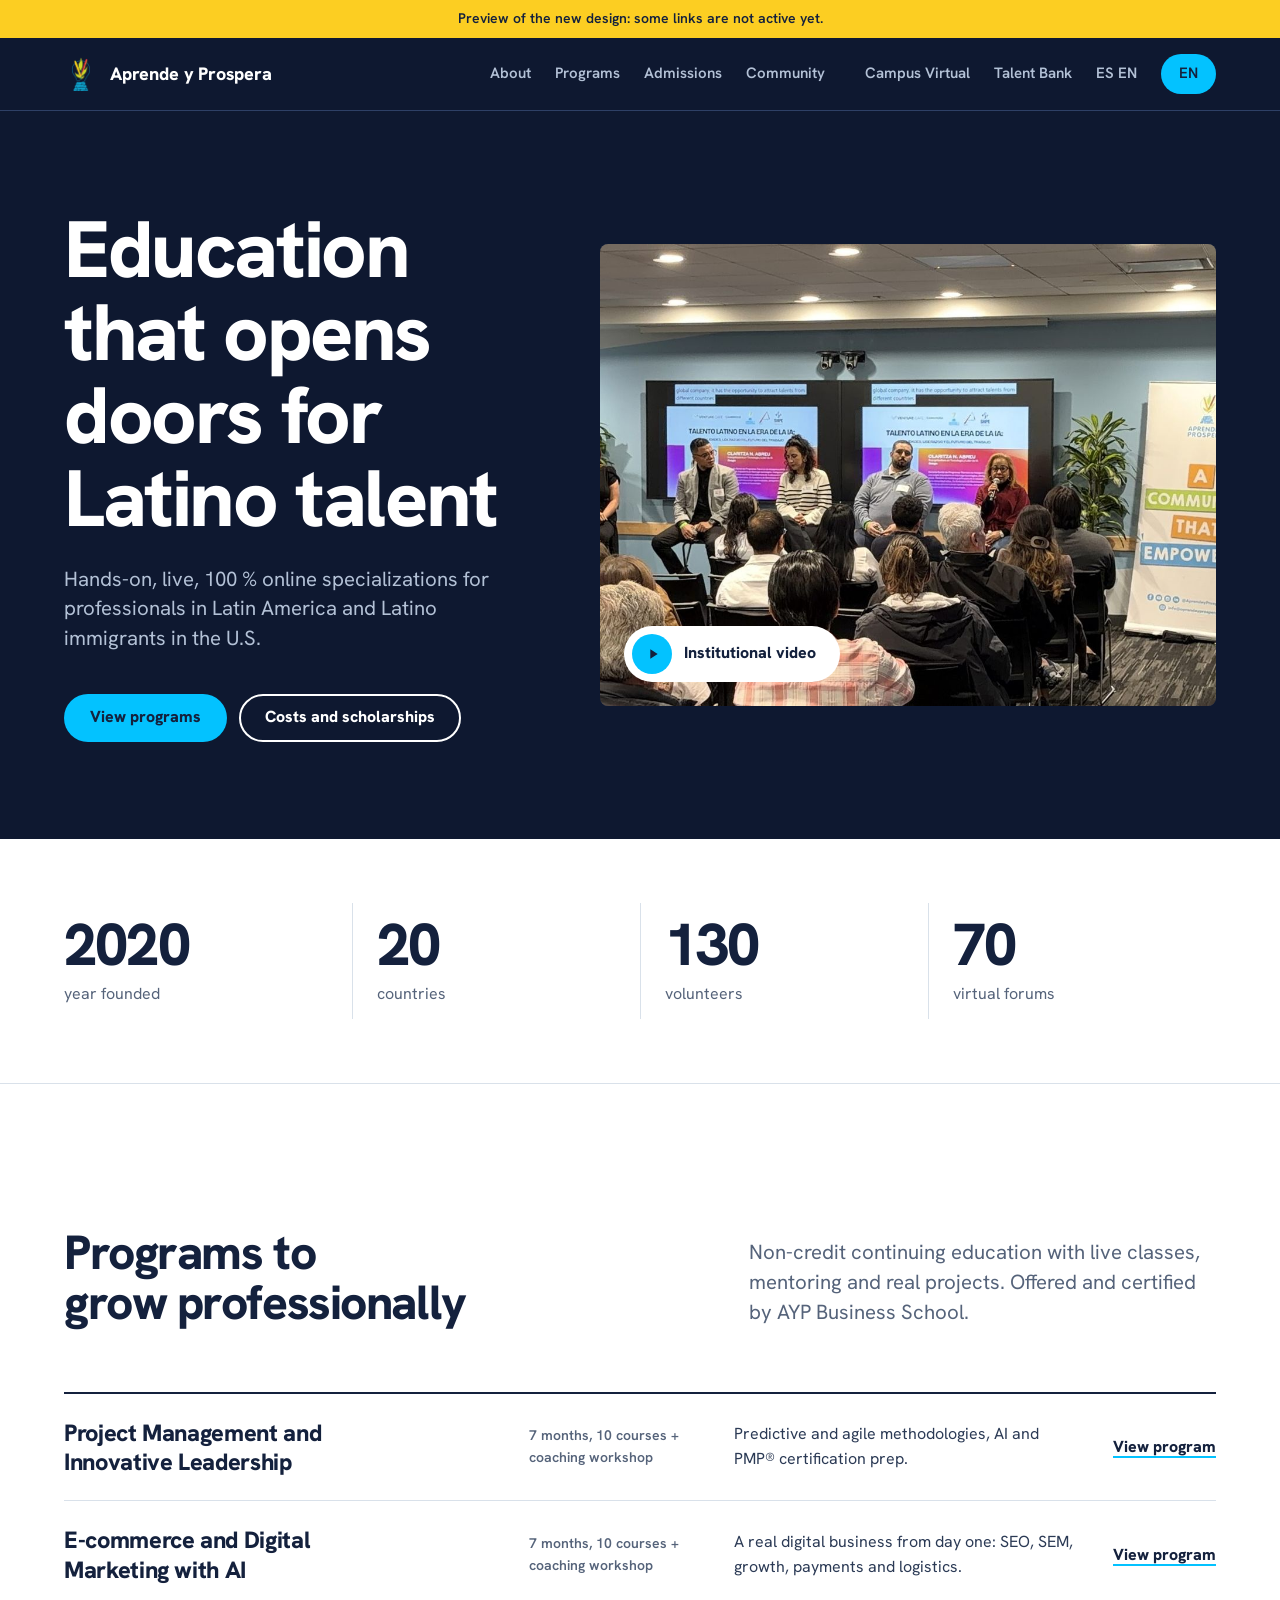
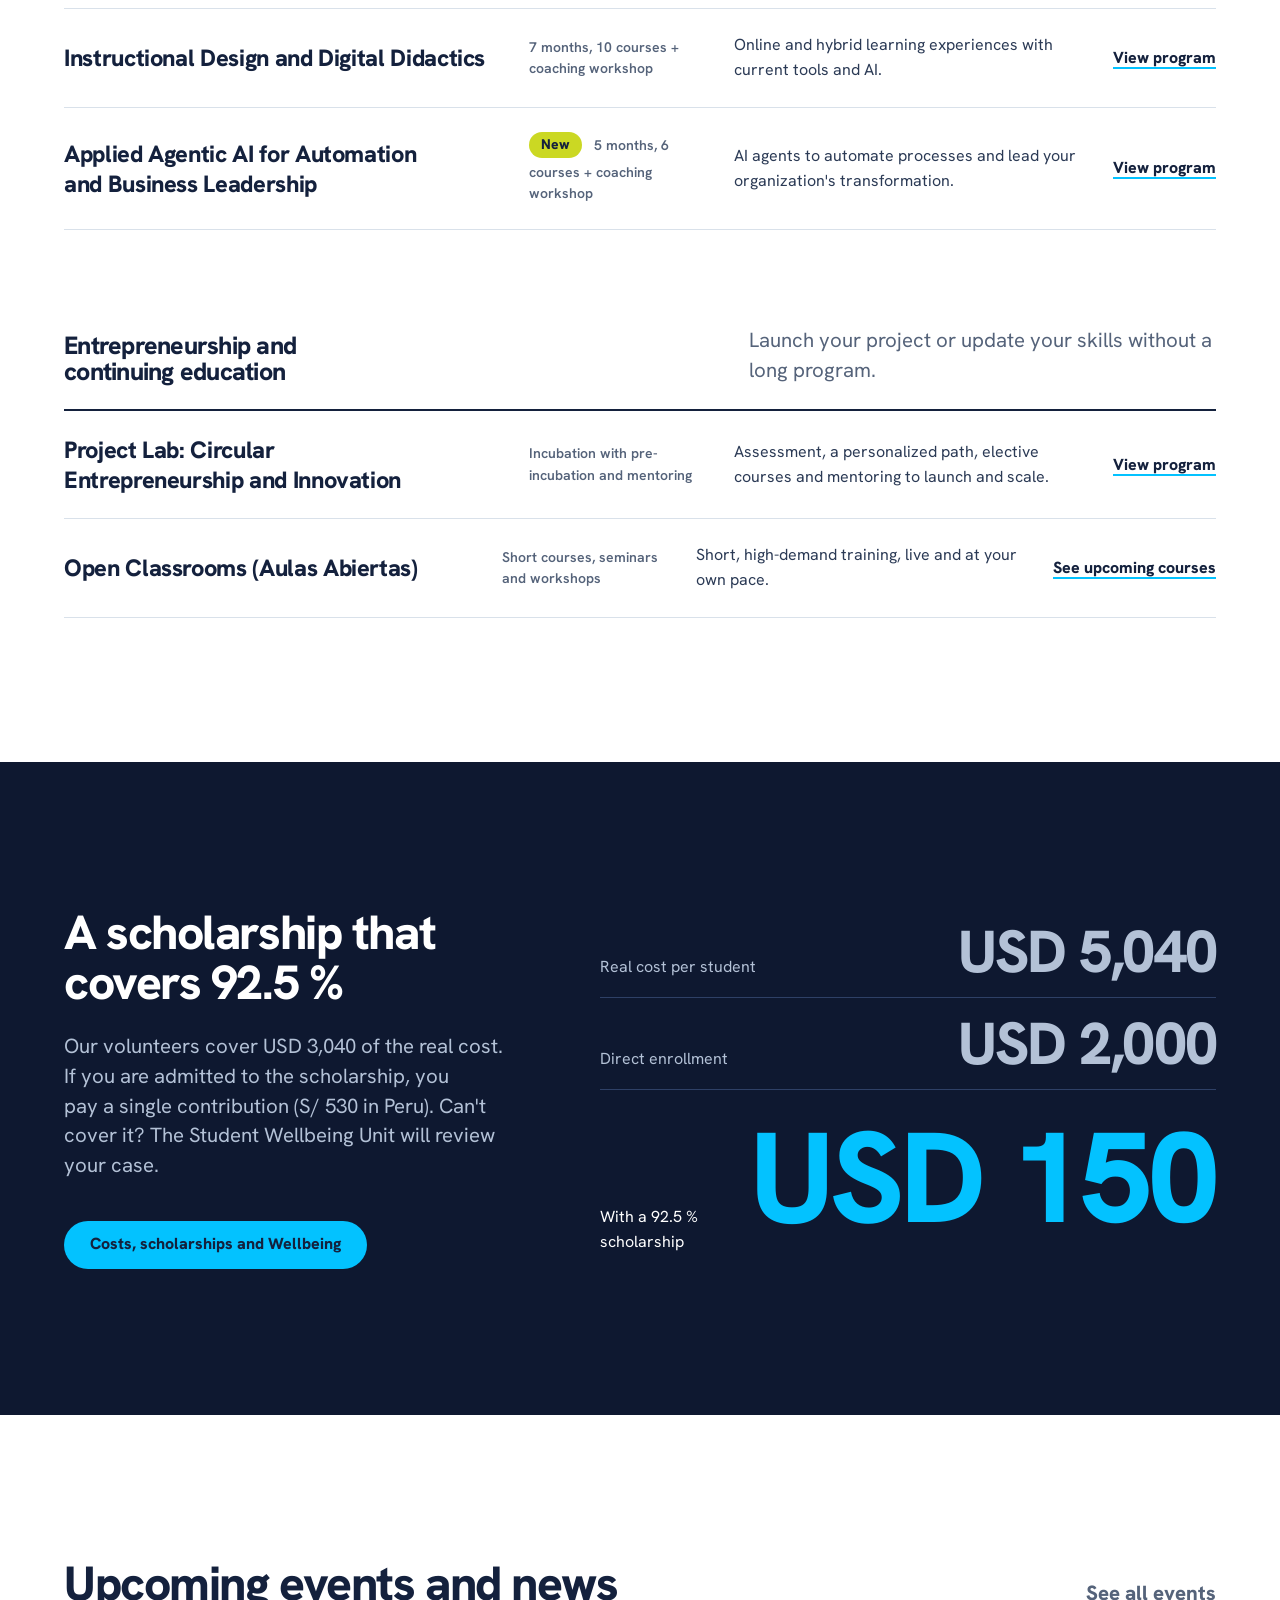
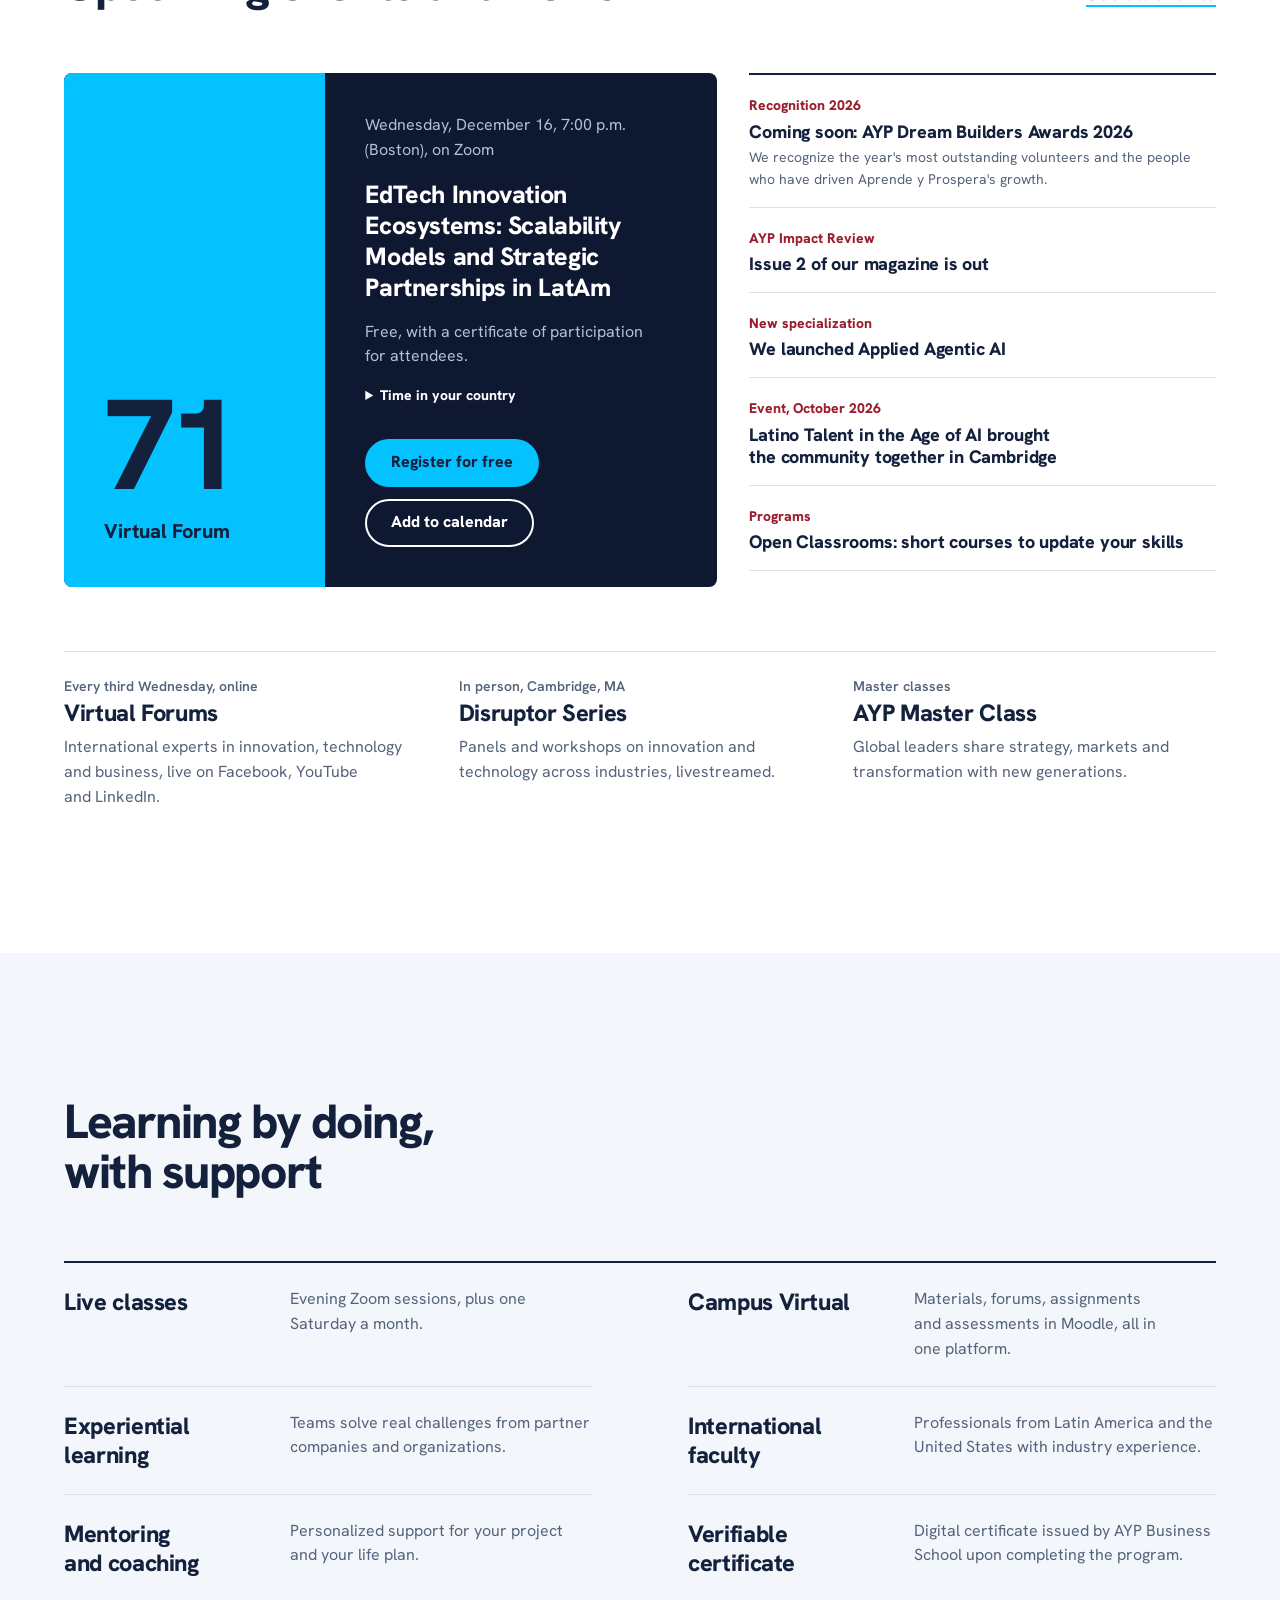
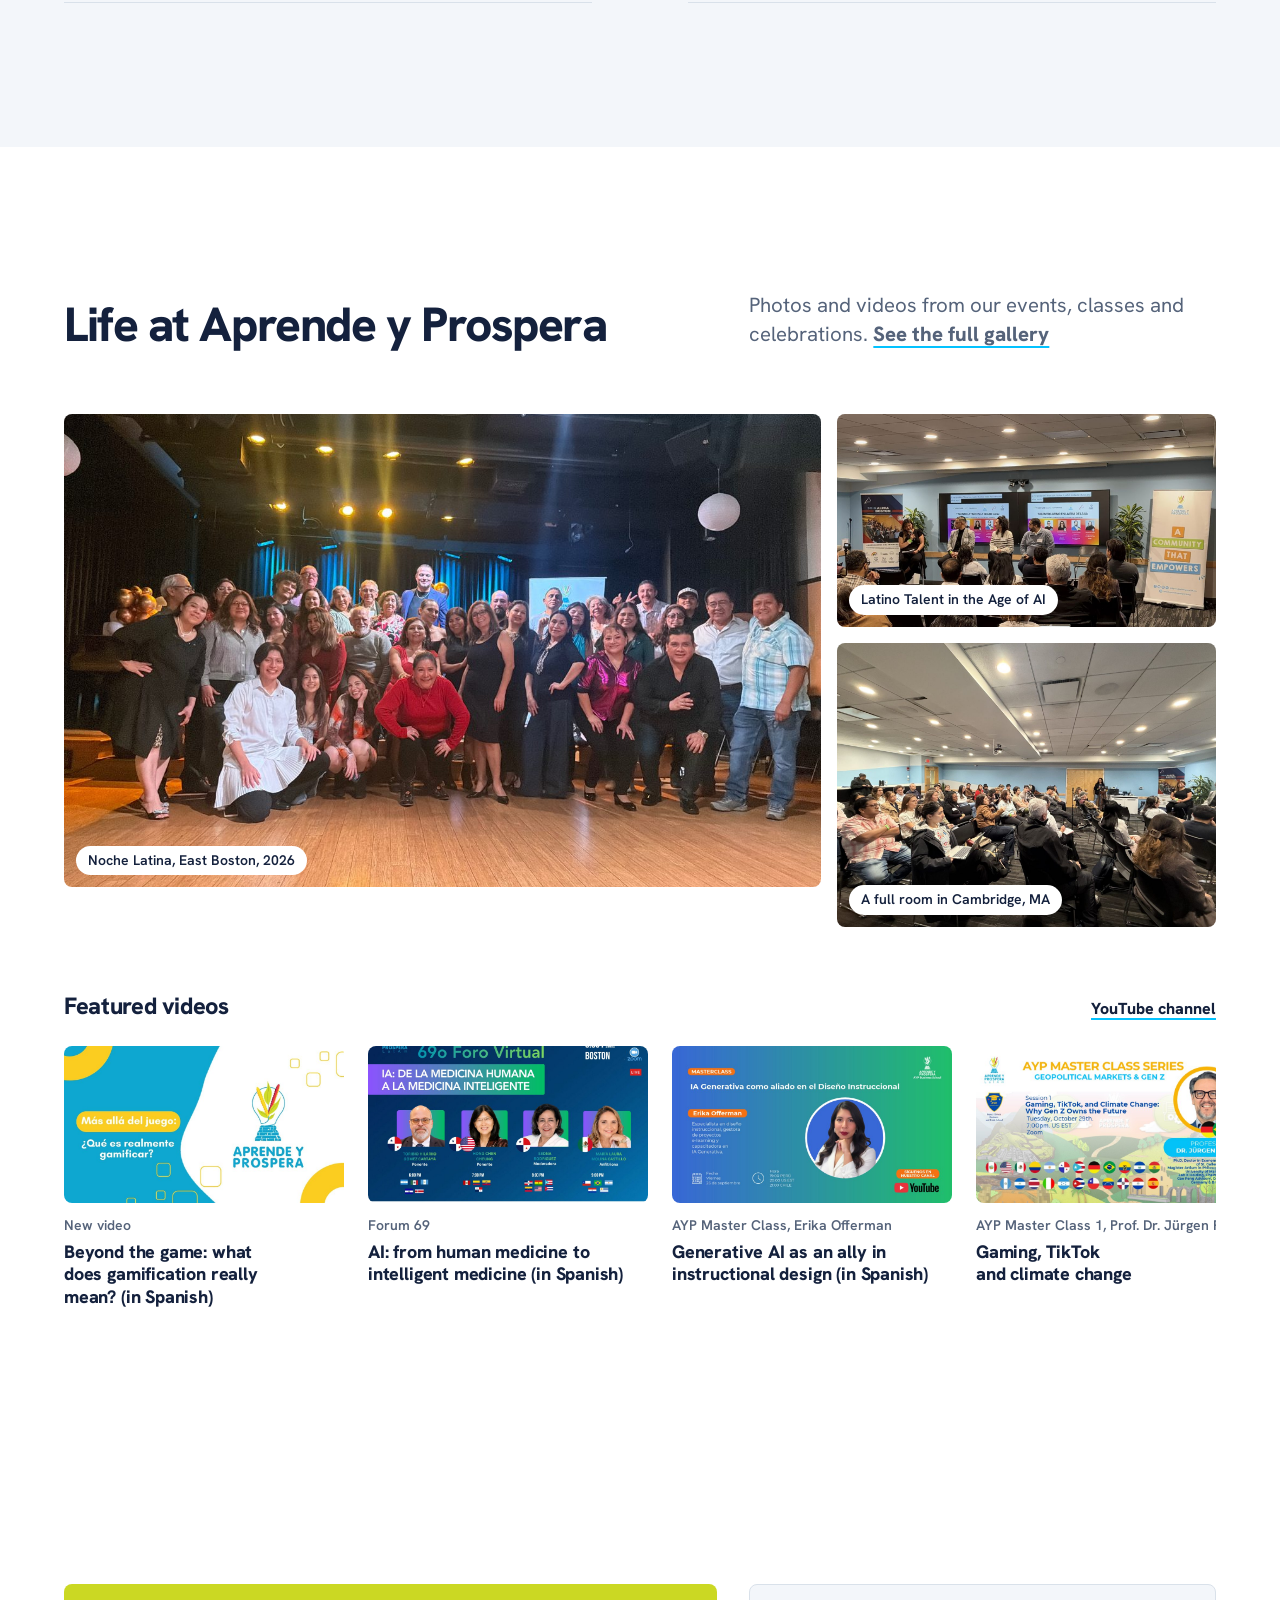
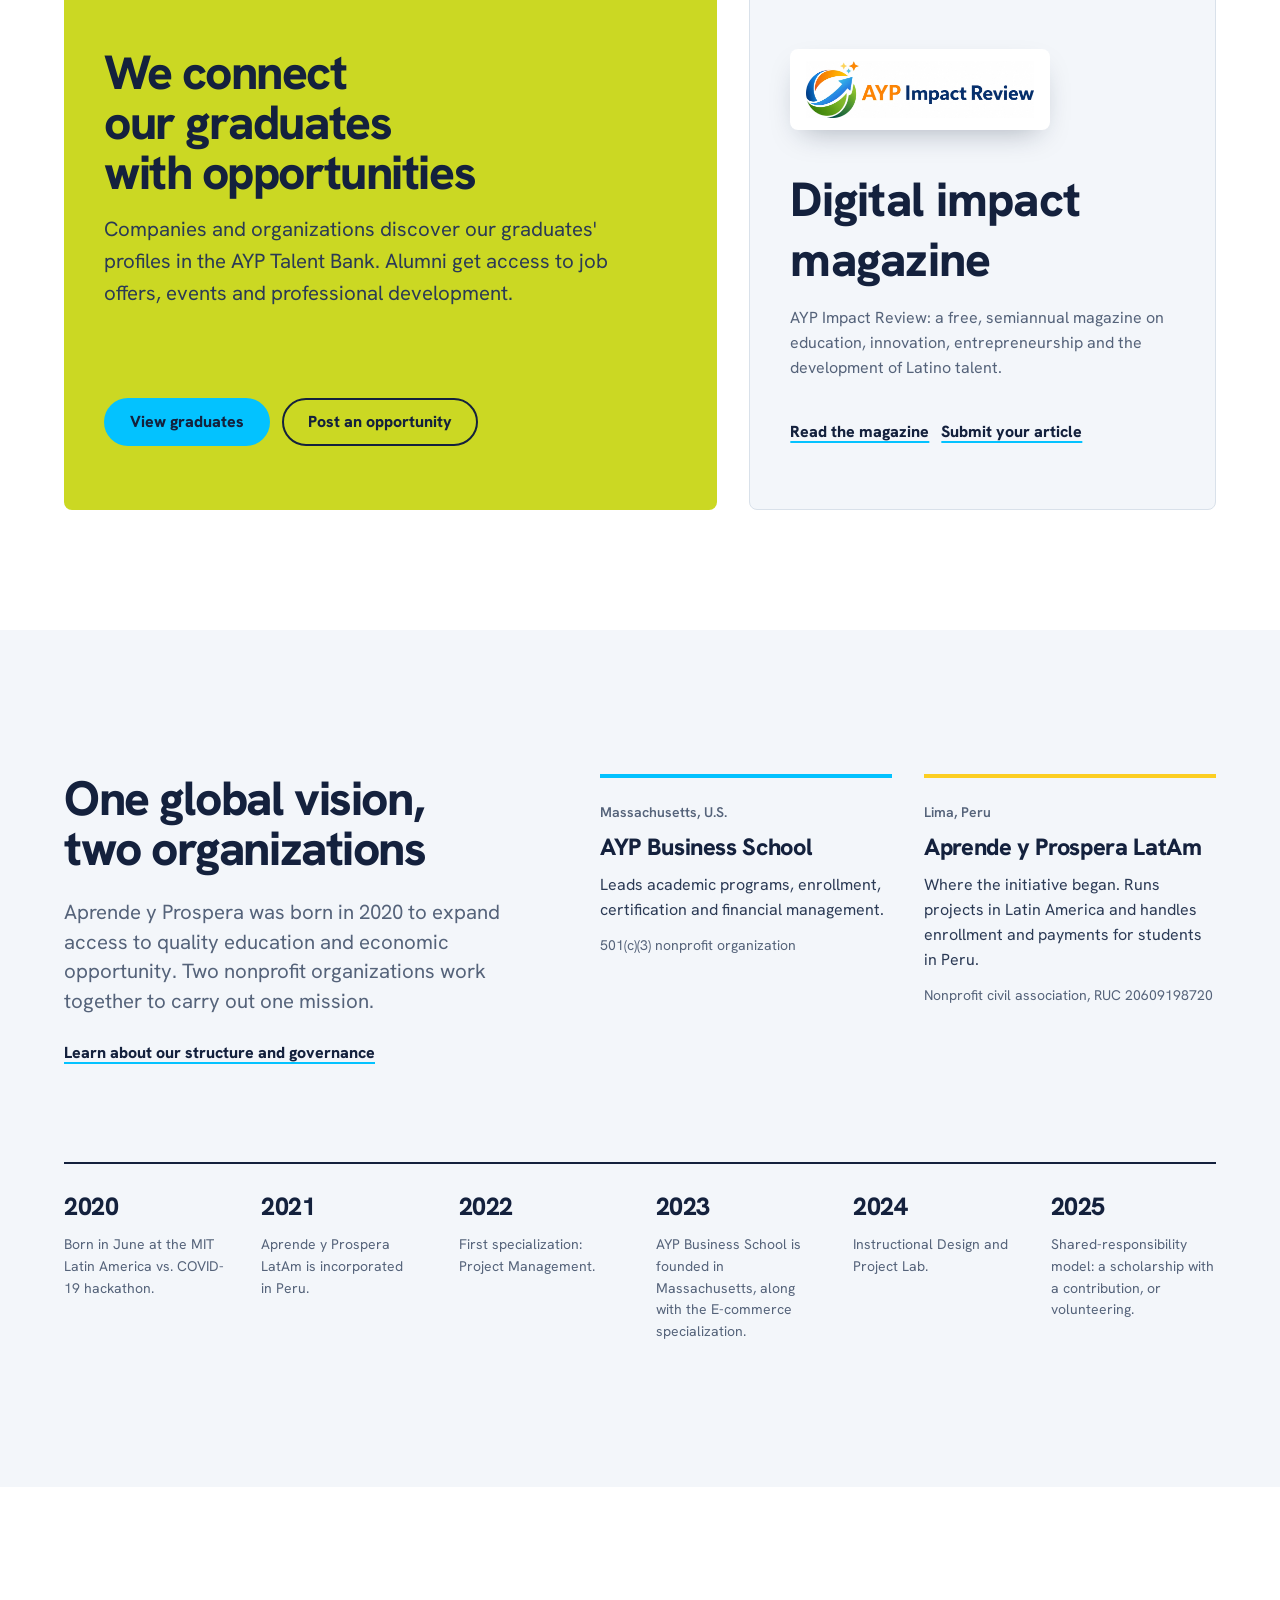
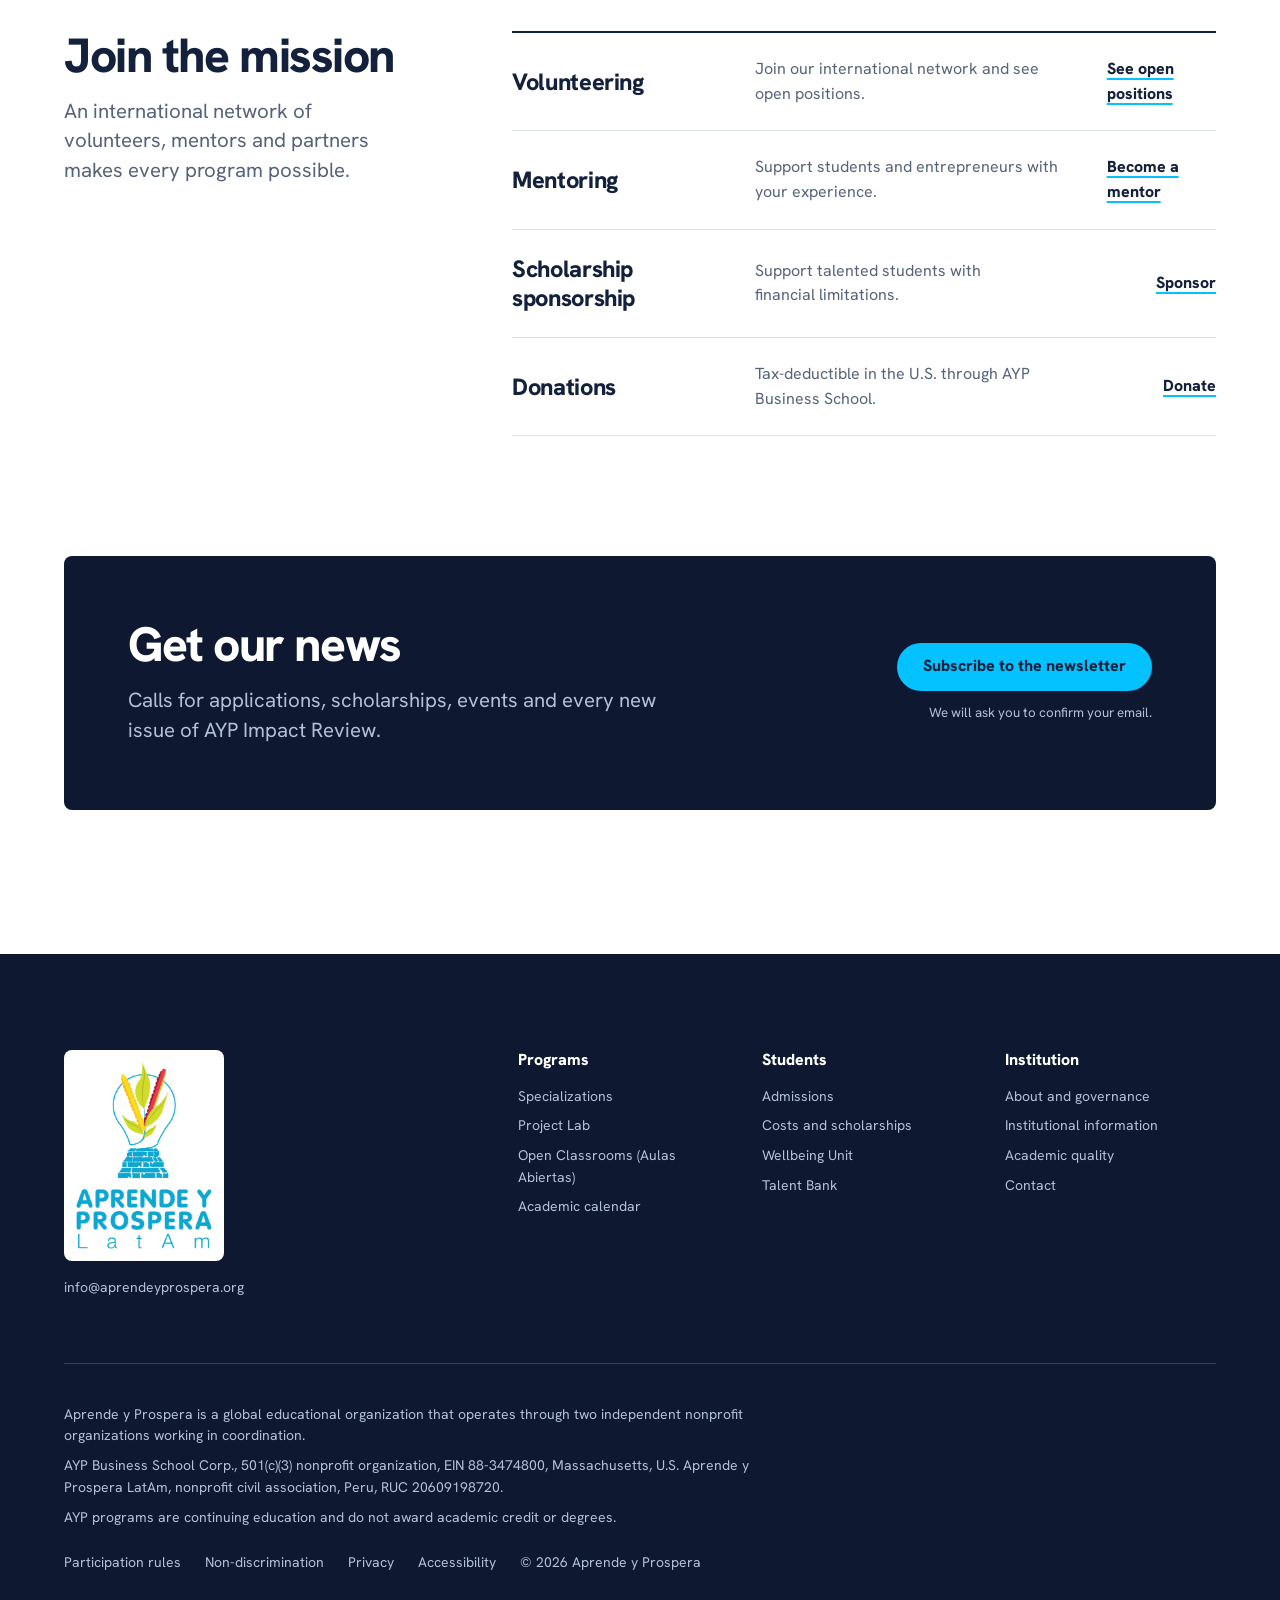
==== en/index.html @ 4d093533 "Agrega el EIN de AYP Business School Co-Authored-By: Claude Opus 5.5 <noreply@anthropic.com> Claude-" ====
<!doctype html>
<html lang="en">
<head>
<meta charset="utf-8">
<meta name="viewport" content="width=device-width, initial-scale=1">
<meta name="description" content="Aprende y Prospera trains professionals in Latin America and Latino immigrants in the U.S. through live, 100% online specializations with scholarships.">
<title>Aprende y Prospera | Education for Latino talent</title>
<link rel="preconnect" href="https://fonts.googleapis.com">
<link rel="preconnect" href="https://fonts.gstatic.com" crossorigin>
<link href="https://fonts.googleapis.com/css2?family=Hanken+Grotesk:wght@400;600;800&amp;display=swap" rel="stylesheet">
<style>
/* Hallmark · shape: Ledger (index-led, the offer as signature) · genre: modern-minimal · theme: brand · redesign: full
 * paper: #FFFFFF · accent: #03C2FF · display: Hanken Grotesk 800 · body: Hanken Grotesk · hero: Stage · nav: dense bar · footer: index columns (real sitemap) · signature: the price ladder, USD 5,040 to USD 150
 * axes: light/grotesk-heavy/chromatic-cyan · posture: ink hero, white body, one cyan signal · contrast: pass · fold: pass · v2.0.0 */
/* Hallmark · pre-emit critique: P4 H4 E4 S4 R3 V4 · weakest: R, many sections on a hub home; each takes a different composition */
/* Hallmark · waive 71: index rows set the title beside its meta, the measured gap is the row hairline · waive 49b: long link labels in the footer and cards wrap at 320px by design */
:root {
  --space-3xs: 2px; --space-2xs: 4px; --space-xs: 8px; --space-sm: 12px; --space-md: 16px; --space-lg: 24px; --space-xl: 40px; --space-2xl: 64px; --space-3xl: 96px; --space-4xl: 144px;
  --text-xs: 0.8125rem; --text-sm: 0.875rem; --text-md: 1rem; --text-lg: 1.25rem; --text-xl: 1.5625rem;
  --text-display-s: clamp(2.25rem, 4vw + 0.5rem, 3.75rem); --text-display: clamp(2.75rem, 5vw + 1rem, 5.25rem);
  --text-section: clamp(2rem, 2.5vw + 1rem, 3.5rem); --text-title: clamp(1.25rem, 0.75vw + 0.875rem, 1.625rem); --text-lead: clamp(1.125rem, 0.35vw + 1rem, 1.375rem);
  --text-huge: clamp(4.5rem, 10vw, 9.5rem);
  --ease-out: cubic-bezier(0.16, 1, 0.3, 1); --dur-micro: 120ms; --dur-short: 220ms;
  --container: 1440px; --gutter: 64px; --gap-columns: 32px; --section-gap-s: 120px; --section-gap: 144px; --section-gap-l: 176px;
  --z-sticky-nav: 300;
  --color-paper: #FFFFFF; --color-paper-2: #F3F6FA; --color-paper-3: #E6ECF3;
  --color-ink: #14213D; --color-ink-2: #2B3A55; --color-muted: #55637A;
  --color-rule: #D9E1EA;
  --color-night: #0E1830; --color-night-2: #1B2A4A; --color-night-text: #FFFFFF; --color-night-muted: #B3C1D6; --color-night-rule: #2E4066;
  --color-accent: #03C2FF; --color-accent-ink: #14213D; --color-focus: #14213D; --color-focus-night: #03C2FF;
  --color-yellow: #FCCE22; --color-lime: #CBD823; --color-wine: #9B1D2E;
  --font-display: "Hanken Grotesk", ui-sans-serif, system-ui, sans-serif; --font-body: "Hanken Grotesk", ui-sans-serif, system-ui, sans-serif;
  --display-weight: 800;
  --shadow-cover: 0 12px 30px -12px rgb(20 33 61 / 0.35);
  --radius-card: 8px; --radius-pill: 999px; --rule-hair: 1px;
  --tracking-display: -0.03em;
}
*, *::before, *::after { box-sizing: border-box; }
html, body { overflow-x: clip; }
html { scroll-padding-top: var(--space-3xl); scrollbar-color: var(--color-muted) var(--color-paper); }
::selection { background: var(--color-accent); color: var(--color-accent-ink); }
body { margin: 0; background: var(--color-paper); color: var(--color-ink); font-family: var(--font-body); font-size: var(--text-md); line-height: 1.55; -webkit-font-smoothing: antialiased; }
:focus-visible { outline: 2px solid var(--color-focus); outline-offset: 3px; }
.night :focus-visible { outline-color: var(--color-focus-night); }
a { color: inherit; text-decoration-thickness: 1px; text-underline-offset: 0.18em; }
h1, h2, h3 { margin: 0; font-family: var(--font-display); font-weight: var(--display-weight); letter-spacing: var(--tracking-display); line-height: 1.04; overflow-wrap: break-word; min-width: 0; text-wrap: balance; }
h1 { font-size: var(--text-display); max-width: 14ch; }
h2 { font-size: var(--text-section); max-width: 22ch; }
h3 { font-size: var(--text-title); line-height: 1.25; letter-spacing: -0.015em; }
p { margin: 0; text-wrap: pretty; }
.lead { font-size: var(--text-lead); line-height: 1.45; max-width: 52ch; color: var(--color-muted); }
img { max-width: 100%; height: auto; display: block; }
.container { width: 100%; max-width: var(--container); margin-inline: auto; padding-inline: var(--gutter); }
.num { font-variant-numeric: tabular-nums; }
.visually-hidden { position: absolute; width: 1px; height: 1px; overflow: hidden; clip-path: inset(50%); white-space: nowrap; }
.night { background: var(--color-night); color: var(--color-night-text); }
.night .lead, .night .muted { color: var(--color-night-muted); }
.muted { color: var(--color-muted); }

/* Controls: one primary style, one secondary, eight states */
.btn { display: inline-flex; align-items: center; justify-content: center; min-height: 48px; padding: 0 var(--space-lg); border-radius: var(--radius-pill); font-weight: 800; font-size: var(--text-md); text-decoration: none; white-space: nowrap; border: 2px solid transparent; cursor: pointer; transition: background-color var(--dur-micro) var(--ease-out), color var(--dur-micro) var(--ease-out), border-color var(--dur-micro) var(--ease-out), transform var(--dur-micro) var(--ease-out); }
.btn-primary { background: var(--color-accent); color: var(--color-accent-ink); }
.btn-primary:hover { background: var(--color-paper); }
.btn-primary:active { transform: translateY(1px); }
.btn-secondary { border-color: currentColor; color: inherit; background: transparent; }
.btn-secondary:hover { background: var(--color-ink); color: var(--color-paper); border-color: var(--color-ink); }
.night .btn-secondary:hover { background: var(--color-paper); color: var(--color-ink); border-color: var(--color-paper); }
.btn-secondary:active { transform: translateY(1px); }
.btn[aria-disabled="true"], .btn:disabled { opacity: 0.45; pointer-events: none; }
.light .btn-primary:hover, .paper .btn-primary:hover { background: var(--color-ink); color: var(--color-paper); }
.link { font-weight: 800; text-decoration: underline; text-decoration-color: var(--color-accent); text-decoration-thickness: 2px; text-underline-offset: 0.25em; transition: text-decoration-color var(--dur-micro) var(--ease-out); }
.link:hover { text-decoration-color: currentColor; }
.actions { display: flex; flex-wrap: wrap; gap: var(--space-sm); }

/* Top strip and nav */
.strip { background: var(--color-yellow); color: var(--color-ink); text-align: center; font-size: var(--text-sm); font-weight: 600; padding: var(--space-xs) var(--space-md); }
.nav { position: sticky; top: 0; z-index: var(--z-sticky-nav); background: var(--color-night); color: var(--color-night-text); border-bottom: var(--rule-hair) solid var(--color-night-rule); }
.nav .container { display: flex; align-items: center; gap: var(--space-xl); min-height: 72px; }
.brand { display: flex; align-items: center; gap: var(--space-sm); text-decoration: none; font-weight: 800; font-size: 1.125rem; letter-spacing: -0.01em; }
.brand img { width: 34px; height: 34px; object-fit: contain; }
.nav-links { display: flex; gap: var(--space-lg); margin-left: auto; }
.nav-links a, .nav-util a, .nav-util span { text-decoration: none; font-weight: 600; font-size: 0.9375rem; color: var(--color-night-muted); padding: var(--space-xs) 0; transition: color var(--dur-micro) var(--ease-out); }
.nav-links a:hover, .nav-util a:hover { color: var(--color-night-text); }
.nav-util { display: flex; align-items: center; gap: var(--space-lg); }
.nav-util .lang { color: var(--color-night-text); }
.nav-util .lang span { color: var(--color-night-muted); }
.nav-util a.btn-primary, .nav-util a.btn-primary:hover { color: var(--color-accent-ink); }
.nav-util a.btn-primary:hover { background: var(--color-paper); }
.nav .btn { min-height: 40px; padding: 0 var(--space-md); font-size: 0.9375rem; }
.menu { display: none; margin-left: auto; }
.menu summary { list-style: none; cursor: pointer; font-weight: 800; padding: var(--space-xs) var(--space-md); border: 2px solid var(--color-night-rule); border-radius: var(--radius-pill); }
.menu summary::-webkit-details-marker { display: none; }
.menu[open] .menu-panel { display: grid; }
.menu-panel { display: none; position: absolute; left: 0; right: 0; top: 100%; background: var(--color-night); color: var(--color-night-text); padding: var(--space-lg) var(--gutter) var(--space-xl); gap: var(--space-md); border-bottom: var(--rule-hair) solid var(--color-night-rule); }
.menu-panel a { color: var(--color-night-text); text-decoration: none; font-weight: 800; font-size: var(--text-lg); }

/* Hero: Stage on the night paper */
.hero { padding-block: var(--space-2xl); }
.hero-grid { display: grid; grid-template-columns: minmax(0, 5fr) minmax(0, 7fr); gap: var(--space-3xl); align-items: center; min-height: min(600px, calc(100dvh - 190px)); }
.hero h1 { color: var(--color-night-text); }
.hero .lead { margin-top: var(--space-lg); }
.hero .actions { margin-top: var(--space-xl); }
.hero-visual { position: relative; display: block; aspect-ratio: 4 / 3; max-height: 560px; width: 100%; color: var(--color-night-text); border-radius: var(--radius-card); overflow: hidden; text-decoration: none; background: var(--color-night-2); }
.hero-visual img { position: absolute; inset: 0; width: 100%; height: 100%; object-fit: cover; transition: transform var(--dur-short) var(--ease-out); }
.hero-visual:hover img { transform: scale(1.02); }
.hero-visual .play { position: absolute; left: var(--space-lg); bottom: var(--space-lg); display: flex; align-items: center; gap: var(--space-sm); background: var(--color-paper); color: var(--color-ink); border-radius: var(--radius-pill); padding: var(--space-xs) var(--space-lg) var(--space-xs) var(--space-xs); font-weight: 800; }
.hero-visual .play i { display: grid; place-items: center; width: 40px; height: 40px; border-radius: 50%; background: var(--color-accent); }
.hero-visual .play svg { width: 16px; height: 16px; fill: var(--color-ink); margin-left: var(--space-3xs); }

/* Figures */
.figures { padding-block: var(--space-2xl); border-bottom: var(--rule-hair) solid var(--color-rule); }
.figures ul { list-style: none; margin: 0; padding: 0; display: grid; grid-template-columns: repeat(4, minmax(0, 1fr)); }
.figures li { padding: var(--space-sm) var(--space-lg); border-left: var(--rule-hair) solid var(--color-rule); }
.figures li:first-child { border-left: 0; padding-left: 0; }
.figures b { font-variant-numeric: tabular-nums; display: block; font-size: var(--text-display-s); font-weight: 800; letter-spacing: var(--tracking-display); line-height: 1; }
.figures span { display: block; margin-top: var(--space-xs); color: var(--color-muted); font-size: var(--text-md); }

/* Section shell */
.section { padding-block: var(--section-gap); }
.section.tight { padding-block: var(--section-gap-s); }
.paper2 { background: var(--color-paper-2); }
.head { display: grid; grid-template-columns: minmax(0, 7fr) minmax(0, 5fr); gap: var(--gap-columns); align-items: end; margin-bottom: var(--space-2xl); }
.head .lead { justify-self: end; }
.head-solo { margin-bottom: var(--space-2xl); }
.head-solo .lead { margin-top: var(--space-md); }

/* Programs: Index */
.index { list-style: none; margin: 0; padding: 0; border-top: 2px solid var(--color-ink); }
.index li { display: grid; grid-template-columns: minmax(0, 5fr) minmax(0, 2fr) minmax(0, 4fr) auto; gap: var(--gap-columns); align-items: center; padding-block: var(--space-lg); border-bottom: var(--rule-hair) solid var(--color-rule); }
.index .meta { color: var(--color-muted); font-size: var(--text-sm); font-weight: 600; }
.index p { color: var(--color-ink-2); }
.tag { display: inline-block; margin-right: var(--space-xs); margin-bottom: var(--space-2xs); padding: var(--space-3xs) var(--space-sm); border-radius: var(--radius-pill); background: var(--color-lime); color: var(--color-ink); font-size: var(--text-sm); font-weight: 800; letter-spacing: 0; vertical-align: middle; }
.index-sub { margin-top: var(--space-3xl); margin-bottom: var(--space-lg); display: grid; grid-template-columns: minmax(0, 7fr) minmax(0, 5fr); gap: var(--gap-columns); align-items: end; }
.index-sub h2 { font-size: var(--text-xl); }
.index .go { justify-self: end; }

/* Signature: the price ladder */
.offer { display: grid; grid-template-columns: minmax(0, 5fr) minmax(0, 7fr); gap: var(--space-3xl); align-items: center; }
.offer .lead { margin-top: var(--space-lg); }
.ladder { list-style: none; margin: 0; padding: 0; }
.ladder li { display: grid; grid-template-columns: minmax(0, 1fr) auto; align-items: baseline; gap: var(--space-lg); padding-block: var(--space-md); border-bottom: var(--rule-hair) solid var(--color-night-rule); color: var(--color-night-muted); }
.ladder li b { font-size: var(--text-display-s); font-weight: 800; letter-spacing: var(--tracking-display); line-height: 1; color: var(--color-night-muted); }
.ladder li.win { border-bottom: 0; padding-top: var(--space-lg); color: var(--color-night-text); }
.ladder li.win b { font-size: var(--text-huge); color: var(--color-accent); }
.offer .actions { margin-top: var(--space-xl); }

/* Events and news: Split */
.split { display: grid; grid-template-columns: minmax(0, 7fr) minmax(0, 5fr); gap: var(--gap-columns); align-items: stretch; }
.forum { display: grid; grid-template-columns: minmax(0, 2fr) minmax(0, 3fr); background: var(--color-night); color: var(--color-night-text); border-radius: var(--radius-card); overflow: hidden; min-height: 440px; }
.forum-num { display: flex; flex-direction: column; justify-content: flex-end; padding: var(--space-xl); background: var(--color-accent); color: var(--color-ink); }
.forum-num b { font-variant-numeric: tabular-nums; font-size: var(--text-huge); line-height: 0.85; letter-spacing: -0.05em; font-weight: 800; }
.forum-num span { margin-top: var(--space-md); font-weight: 800; font-size: var(--text-lg); }
.forum-body { padding: var(--space-xl); display: flex; flex-direction: column; gap: var(--space-md); }
.forum-body h3 { font-size: var(--text-xl); }
.forum-body .actions { margin-top: auto; padding-top: var(--space-md); }
.forum details { color: var(--color-night-muted); font-size: var(--text-sm); }
.forum summary { cursor: pointer; font-weight: 800; color: var(--color-night-text); }
.forum details ul { margin: var(--space-xs) 0 0; padding-left: var(--space-md); line-height: 1.7; }
.news { list-style: none; margin: 0; padding: 0; border-top: 2px solid var(--color-ink); }
.news li { padding-block: var(--space-md); border-bottom: var(--rule-hair) solid var(--color-rule); }
.news .kind { font-size: var(--text-sm); font-weight: 800; color: var(--color-wine); }
.news h3 { font-size: 1.125rem; margin-top: var(--space-2xs); letter-spacing: -0.01em; }
.news h3 a { text-decoration: none; }
.news h3 a:hover { text-decoration: underline; }
.news p { margin-top: var(--space-2xs); color: var(--color-muted); font-size: var(--text-sm); }
.formats { display: grid; grid-template-columns: repeat(3, minmax(0, 1fr)); gap: var(--gap-columns); margin-top: var(--space-2xl); padding-top: var(--space-lg); border-top: var(--rule-hair) solid var(--color-rule); }
.formats p { color: var(--color-muted); margin-top: var(--space-xs); }
.formats small { display: block; font-size: var(--text-sm); font-weight: 600; color: var(--color-muted); }

/* Model: two-column rows */
.rows2 { display: grid; grid-template-columns: repeat(2, minmax(0, 1fr)); column-gap: var(--space-3xl); border-top: 2px solid var(--color-ink); }
.rows2 div { display: grid; grid-template-columns: minmax(0, 2fr) minmax(0, 3fr); gap: var(--space-lg); padding-block: var(--space-lg); border-bottom: var(--rule-hair) solid var(--color-rule); }
.rows2 p { color: var(--color-muted); }

/* Community: Showcase plus rail */
.show { display: grid; grid-template-columns: minmax(0, 8fr) minmax(0, 4fr); gap: var(--space-md); }
.show figure { margin: 0; position: relative; border-radius: var(--radius-card); overflow: hidden; }
.show figure img { width: 100%; height: 100%; object-fit: cover; }
.show .big { grid-row: span 2; aspect-ratio: 16 / 10; }
.show figcaption { position: absolute; left: var(--space-sm); bottom: var(--space-sm); background: var(--color-paper); color: var(--color-ink); font-size: var(--text-sm); font-weight: 600; padding: var(--space-2xs) var(--space-sm); border-radius: var(--radius-pill); }
.rail-head { display: flex; justify-content: space-between; align-items: baseline; gap: var(--space-lg); margin-top: var(--space-2xl); margin-bottom: var(--space-lg); }
.rail { list-style: none; margin: 0; padding: 0 0 var(--space-sm); display: grid; grid-auto-flow: column; grid-auto-columns: minmax(280px, 1fr); gap: var(--space-lg); overflow-x: auto; scroll-snap-type: x mandatory; }
.rail li { scroll-snap-align: start; }
.rail a { display: block; text-decoration: none; }
.rail .thumb { display: block; position: relative; aspect-ratio: 16 / 9; border-radius: var(--radius-card); overflow: hidden; background: var(--color-paper-3); }
.rail .thumb img { width: 100%; height: 100%; object-fit: cover; transition: transform var(--dur-short) var(--ease-out); }
.rail a:hover .thumb img { transform: scale(1.03); }
.rail small { display: block; margin-top: var(--space-sm); font-size: var(--text-sm); color: var(--color-muted); font-weight: 600; }
.rail h3 { font-size: 1.125rem; margin-top: var(--space-2xs); letter-spacing: -0.01em; }

/* Talent and review: Bento */
.bento { display: grid; grid-template-columns: minmax(0, 7fr) minmax(0, 5fr); gap: var(--gap-columns); }
.tile { border-radius: var(--radius-card); padding: var(--space-2xl) var(--space-xl); display: flex; flex-direction: column; gap: var(--space-md); min-height: 420px; }
.tile .actions { margin-top: auto; padding-top: var(--space-lg); }
.tile-talent { background: var(--color-lime); color: var(--color-ink); }
.tile-talent h2 { max-width: 16ch; }
.tile-talent p { color: var(--color-ink-2); max-width: 48ch; font-size: var(--text-lead); }
.tile-review { background: var(--color-paper-2); border: var(--rule-hair) solid var(--color-rule); }
.tile-review img { width: min(260px, 100%); background: var(--color-paper); border-radius: var(--radius-card); padding: var(--space-sm) var(--space-md); box-shadow: var(--shadow-cover); }
.tile-review > div { display: flex; flex-direction: column; gap: var(--space-md); flex: 1; margin-top: var(--space-lg); }
.tile-review h3 { font-size: var(--text-section); }
.tile-review p { color: var(--color-muted); }

/* Organizations and history */
.orgs { display: grid; grid-template-columns: minmax(0, 5fr) minmax(0, 7fr); gap: var(--space-3xl); align-items: start; }
.orgs .lead { margin-top: var(--space-lg); }
.orgs .link { display: inline-block; margin-top: var(--space-lg); }
.org-pair { display: grid; grid-template-columns: repeat(2, minmax(0, 1fr)); gap: var(--gap-columns); }
.org { border-top: 4px solid var(--color-accent); padding-top: var(--space-lg); }
.org + .org { border-top-color: var(--color-yellow); }
.org small { display: block; font-size: var(--text-sm); font-weight: 600; color: var(--color-muted); }
.org h3 { margin-top: var(--space-xs); }
.org p { margin-top: var(--space-sm); color: var(--color-ink-2); }
.org p.muted { color: var(--color-muted); font-size: var(--text-sm); }
.timeline { list-style: none; margin: var(--space-3xl) 0 0; padding: 0; display: grid; grid-template-columns: repeat(6, minmax(0, 1fr)); gap: var(--gap-columns); border-top: 2px solid var(--color-ink); }
.timeline li { padding-top: var(--space-lg); }
.timeline b { display: block; font-size: var(--text-xl); font-weight: 800; letter-spacing: -0.02em; }
.timeline p { margin-top: var(--space-xs); font-size: var(--text-sm); color: var(--color-muted); }

/* Join: rows plus close */
.join { display: grid; grid-template-columns: minmax(0, 4fr) minmax(0, 8fr); gap: var(--space-3xl); }
.join ul { list-style: none; margin: 0; padding: 0; border-top: 2px solid var(--color-ink); }
.join li a { display: grid; grid-template-columns: minmax(0, 4fr) minmax(0, 6fr) minmax(0, 2fr); gap: var(--space-lg); align-items: center; padding-block: var(--space-lg); border-bottom: var(--rule-hair) solid var(--color-rule); text-decoration: none; transition: background-color var(--dur-micro) var(--ease-out); }
.join li a:hover { background: var(--color-paper-2); }
.join li p { color: var(--color-muted); }
.join .cue { justify-self: end; font-weight: 800; text-decoration: underline; text-decoration-color: var(--color-accent); text-decoration-thickness: 2px; text-underline-offset: 0.25em; }
.close { margin-top: var(--section-gap-s); background: var(--color-night); color: var(--color-night-text); border-radius: var(--radius-card); padding: var(--space-2xl); display: grid; grid-template-columns: minmax(0, 7fr) minmax(0, 5fr); gap: var(--space-xl); align-items: center; }
.close .lead { margin-top: var(--space-md); }
.close .actions { justify-content: flex-end; }
.close small { display: block; margin-top: var(--space-sm); color: var(--color-night-muted); text-align: right; }

/* Footer */
.footer { background: var(--color-night); color: var(--color-night-muted); padding-block: var(--space-3xl) var(--space-xl); font-size: var(--text-sm); }
.footer-top { display: grid; grid-template-columns: minmax(0, 4fr) repeat(3, minmax(0, 2fr)); gap: var(--gap-columns); padding-bottom: var(--space-2xl); border-bottom: var(--rule-hair) solid var(--color-night-rule); }
.footer-top img { width: 160px; height: auto; background: var(--color-paper); border-radius: var(--radius-card); padding: var(--space-sm); }
.footer h3 { color: var(--color-night-text); font-size: var(--text-md); letter-spacing: 0; }
.footer ul { list-style: none; margin: var(--space-md) 0 0; padding: 0; display: grid; gap: var(--space-xs); }
.footer a { text-decoration: none; }
.footer a:hover { color: var(--color-night-text); text-decoration: underline; }
.legal { padding-top: var(--space-xl); display: grid; gap: var(--space-xs); max-width: 90ch; }
.legal-links { display: flex; flex-wrap: wrap; gap: var(--space-lg); margin-top: var(--space-md); }

@media (max-width: 75rem) {
  .nav-links, .nav-util { display: none; }
  .menu { display: block; }
}
@media (max-width: 60rem) {
  :root { --gutter: 24px; --section-gap-s: 80px; --section-gap: 96px; --section-gap-l: 120px; }
  .hero-grid, .offer, .split, .bento, .orgs, .join, .close, .head { grid-template-columns: minmax(0, 1fr); gap: var(--space-xl); }
  .hero-grid { min-height: 0; }
  .hero-visual { min-height: 0; }
  .head .lead { justify-self: start; }
  .index li { grid-template-columns: minmax(0, 1fr); gap: var(--space-xs); }
  .index .go { justify-self: start; }
  .figures ul { grid-template-columns: repeat(2, minmax(0, 1fr)); row-gap: var(--space-lg); }
  .figures li:nth-child(3) { border-left: 0; padding-left: 0; }
  .rows2 { grid-template-columns: minmax(0, 1fr); }
  .show { grid-template-columns: minmax(0, 1fr); }
  .show .big { grid-row: auto; }
  .timeline { grid-template-columns: repeat(2, minmax(0, 1fr)); }
  .formats { grid-template-columns: minmax(0, 1fr); }
  .footer-top { grid-template-columns: repeat(2, minmax(0, 1fr)); }
  .close .actions { justify-content: flex-start; }
  .close small { text-align: left; }
}
@media (max-width: 40rem) {
  :root { --gutter: 16px; --section-gap-s: 56px; --section-gap: 72px; --gap-columns: 16px; }
  .footer-top { grid-template-columns: minmax(0, 1fr); }
  .index-sub { grid-template-columns: minmax(0, 1fr); }
  .join .cue { justify-self: start; }
  .forum, .org-pair, .rows2 div, .join li a { grid-template-columns: minmax(0, 1fr); }
  .tile { padding: var(--space-xl) var(--space-lg); min-height: 0; }
  .close { padding: var(--space-xl) var(--space-lg); }
  .actions .btn { flex: 1 1 100%; }
}
@media (prefers-reduced-motion: reduce) {
  *, *::before, *::after { transition-duration: 0.01ms !important; animation-duration: 0.01ms !important; scroll-behavior: auto !important; }
}
</style>
<link rel="alternate" hreflang="es" href="../index.html">
<link rel="alternate" hreflang="en" href="index.html">
</head>
<body>
<p class="strip">Preview of the new design: some links are not active yet.</p>

<header class="nav night">
  <div class="container">
    <a class="brand" href="index.html"><img src="../mark.png" alt="" width="34" height="34">Aprende y Prospera</a>
    <nav class="nav-links" aria-label="Main">
      <a href="about.html">About</a>
      <a href="programs.html">Programs</a>
      <a href="admissions.html">Admissions</a>
      <a href="community.html">Community</a>
    </nav>
    <div class="nav-util">
      <a href="https://virtual.aprendeyprospera.org">Campus Virtual</a>
      <a href="https://bancodetalento-ayp.softr.app/">Talent Bank</a>
      <p class="lang" aria-label="Language"><a href="../index.html" lang="es" hreflang="es">ES</a> <span aria-current="true">EN</span></p>
      <a class="btn btn-primary" href="https://www.paypal.com/ncp/payment/AY6MTS8NQ4TKE">EN</a>
    </div>
    <details class="menu">
      <summary>Donate</summary>
      <div class="menu-panel">
        <a href="../index.html" lang="es" hreflang="es">Español</a>
        <a href="en/index.html" lang="en" hreflang="en">Menu</a>
        <a href="about.html">About</a>
        <a href="programs.html">Programs</a>
        <a href="admissions.html">Admissions</a>
        <a href="community.html">Community</a>
        <a href="https://virtual.aprendeyprospera.org">Campus Virtual</a>
        <a href="https://bancodetalento-ayp.softr.app/">Talent Bank</a>
        <a href="https://www.paypal.com/ncp/payment/AY6MTS8NQ4TKE">EN</a>
      </div>
    </details>
  </div>
</header>

<main>
<section class="hero night" aria-labelledby="hero-h">
  <div class="container hero-grid">
    <div>
      <h1 id="hero-h">Education that opens doors for Latino talent</h1>
      <p class="lead">Hands-on, live, 100&nbsp;% online specializations for professionals in Latin America and Latino immigrants in the&nbsp;U.S.</p>
      <div class="actions">
        <a class="btn btn-primary" href="programs.html">View programs</a>
        <a class="btn btn-secondary" href="admissions.html#costos">Costs and scholarships</a>
      </div>
    </div>
    <a class="hero-visual" href="https://www.youtube.com/@aprendeyprosperalatam3778">
      <img src="../fotos/hero-talento-latino-ia.jpg" alt="Latino Talent in the Age of AI panel at Venture Café, Cambridge, with the Aprende y Prospera audience" width="1200" height="900">
      <span class="play"><i aria-hidden="true"><svg viewBox="0 0 24 24"><path d="M8 5v14l11-7z"/></svg></i>Institutional video</span>
    </a>
  </div>
</section>

<section class="figures" aria-label="Aprende y Prospera in numbers">
  <div class="container">
    <ul>
      <li><b class="num">2020</b><span>year founded</span></li>
      <li><b class="num">20</b><span>countries</span></li>
      <li><b class="num">130</b><span>volunteers</span></li>
      <li><b class="num">70</b><span>virtual forums</span></li>
    </ul>
  </div>
</section>

<section class="section" id="programas" aria-labelledby="prog-h">
  <div class="container">
    <div class="head">
      <h2 id="prog-h">Programs to grow professionally</h2>
      <p class="lead">Non-credit continuing education with live classes, mentoring and real projects. Offered and certified by AYP Business School.</p>
    </div>
    <ul class="index">
      <li>
        <h3>Project Management and Innovative Leadership</h3>
        <span class="meta">7 months, 10 courses + coaching workshop</span>
        <p>Predictive and agile methodologies, AI and PMP® certification prep.</p>
        <a class="link go" href="programs.html#project-management">View program</a>
      </li>
      <li>
        <h3>E-commerce and Digital Marketing with AI</h3>
        <span class="meta">7 months, 10 courses + coaching workshop</span>
        <p>A real digital business from day one: SEO, SEM, growth, payments and logistics.</p>
        <a class="link go" href="programs.html#ecommerce">View program</a>
      </li>
      <li>
        <h3>Instructional Design and Digital Didactics</h3>
        <span class="meta">7 months, 10 courses + coaching workshop</span>
        <p>Online and hybrid learning experiences with current tools and AI.</p>
        <a class="link go" href="programs.html#diseno-instruccional">View program</a>
      </li>
      <li>
        <h3>Applied Agentic AI for Automation and Business Leadership</h3>
        <span class="meta"><span class="tag">New</span> 5 months, 6 courses + coaching workshop</span>
        <p>AI agents to automate processes and lead your organization's transformation.</p>
        <a class="link go" href="programs.html#ia-agentica">View program</a>
      </li>
    </ul>
    <div class="index-sub"><h2>Entrepreneurship and continuing education</h2><p class="lead">Launch your project or update your skills without a long program.</p></div>
    <ul class="index">
      <li>
        <h3>Project Lab: Circular Entrepreneurship and Innovation</h3>
        <span class="meta">Incubation with pre-incubation and mentoring</span>
        <p>Assessment, a personalized path, elective courses and mentoring to launch and scale.</p>
        <a class="link go" href="programs.html#project-lab">View program</a>
      </li>
      <li>
        <h3>Open Classrooms (Aulas Abiertas)</h3>
        <span class="meta">Short courses, seminars and workshops</span>
        <p>Short, high-demand training, live and at your own pace.</p>
        <a class="link go" href="programs.html#aulas-abiertas">See upcoming courses</a>
      </li>
    </ul>
  </div>
</section>

<section class="section night" id="costos" aria-labelledby="cost-h">
  <div class="container offer">
    <div>
      <h2 id="cost-h">A scholarship that covers 92.5&nbsp;%</h2>
      <p class="lead">Our volunteers cover USD 3,040 of the real cost. If you are admitted to the scholarship, you pay a single contribution (S/ 530 in Peru). Can't cover it? The Student Wellbeing Unit will review your case.</p>
      <div class="actions">
        <a class="btn btn-primary" href="admissions.html#costos">Costs, scholarships and Wellbeing</a>
      </div>
    </div>
    <ul class="ladder" aria-label="Cost of a specialization">
      <li><span>Real cost per student</span><b class="num">USD 5,040</b></li>
      <li><span>Direct enrollment</span><b class="num">USD 2,000</b></li>
      <li class="win"><span>With a 92.5&nbsp;% scholarship</span><b class="num">USD 150</b></li>
    </ul>
  </div>
</section>

<section class="section" id="eventos" aria-labelledby="ev-h">
  <div class="container">
    <div class="head">
      <h2 id="ev-h">Upcoming events and news</h2>
      <p class="lead"><a class="link" href="community.html#eventos">See all events</a></p>
    </div>
    <div class="split">
      <article class="forum night" aria-labelledby="f71">
        <div class="forum-num"><b class="num">71</b><span>Virtual Forum</span></div>
        <div class="forum-body">
          <p class="muted">Wednesday, December 16, 7:00 p.m. (Boston), on Zoom</p>
          <h3 id="f71">EdTech Innovation Ecosystems: Scalability Models and Strategic Partnerships in LatAm</h3>
          <p class="muted">Free, with a certificate of participation for attendees.</p>
          <details>
            <summary>Time in your country</summary>
            <ul>
              <li>6:00 p.m. Mexico, Guatemala, Honduras, El Salvador and Costa Rica</li>
              <li>7:00 p.m. Peru, Colombia, Ecuador, Panama, Cuba and U.S. Eastern</li>
              <li>8:00 p.m. Dominican Republic, Puerto Rico, Bolivia and Venezuela</li>
              <li>9:00 p.m. Chile, Argentina, Brazil, Paraguay and Uruguay</li>
            </ul>
          </details>
          <div class="actions">
            <a class="btn btn-primary" href="https://forosayp.softr.app/foros-virtuales#registro" target="_blank" rel="noopener">Register for free</a>
            <a class="btn btn-secondary" href="https://calendar.google.com/calendar/render?action=TEMPLATE&amp;text=Foro+Virtual+71+%28Aprende+y+Prospera%29&amp;dates=20261217T000000Z%2F20261217T013000Z&amp;details=Ecosistemas+de+Innovaci%C3%B3n+EdTech%3A+Modelos+de+Escalabilidad+y+Alianzas+Estrat%C3%A9gicas+en+LatAm.+Registro%3A+https%3A%2F%2Fforosayp.softr.app%2Fforos-virtuales&amp;location=Zoom" target="_blank" rel="noopener">Add to calendar</a>
          </div>
        </div>
      </article>
      <ul class="news" aria-label="News">
        <li><p class="kind">Recognition 2026</p><h3>Coming soon: AYP Dream Builders Awards 2026</h3><p>We recognize the year's most outstanding volunteers and the people who have driven Aprende y Prospera's growth.</p></li>
        <li><p class="kind">AYP Impact Review</p><h3><a href="https://ayp-business-school.github.io/ayp-impact-review/lector-n2.html">Issue 2 of our magazine is out</a></h3></li>
        <li><p class="kind">New specialization</p><h3><a href="programs.html#ia-agentica">We launched Applied Agentic AI</a></h3></li>
        <li><p class="kind">Event, October 2026</p><h3><a href="community.html#eventos-2026">Latino Talent in the Age of AI brought the community together in Cambridge</a></h3></li>
        <li><p class="kind">Programs</p><h3><a href="programs.html#aulas-abiertas">Open Classrooms: short courses to update your skills</a></h3></li>
      </ul>
    </div>
    <div class="formats">
      <div><small>Every third Wednesday, online</small><h3>Virtual Forums</h3><p>International experts in innovation, technology and business, live on Facebook, YouTube and LinkedIn.</p></div>
      <div><small>In person, Cambridge, MA</small><h3>Disruptor Series</h3><p>Panels and workshops on innovation and technology across industries, livestreamed.</p></div>
      <div><small>Master classes</small><h3>AYP Master Class</h3><p>Global leaders share strategy, markets and transformation with new generations.</p></div>
    </div>
  </div>
</section>

<section class="section paper2" id="modelo" aria-labelledby="mod-h">
  <div class="container">
    <div class="head-solo"><h2 id="mod-h">Learning by doing, with support</h2></div>
    <div class="rows2">
      <div><h3>Live classes</h3><p>Evening Zoom sessions, plus one Saturday a month.</p></div>
      <div><h3>Campus Virtual</h3><p>Materials, forums, assignments and assessments in Moodle, all in one platform.</p></div>
      <div><h3>Experiential learning</h3><p>Teams solve real challenges from partner companies and organizations.</p></div>
      <div><h3>International faculty</h3><p>Professionals from Latin America and the United States with industry experience.</p></div>
      <div><h3>Mentoring and coaching</h3><p>Personalized support for your project and your life plan.</p></div>
      <div><h3>Verifiable certificate</h3><p>Digital certificate issued by AYP Business School upon completing the program.</p></div>
    </div>
  </div>
</section>

<section class="section" id="comunidad" aria-labelledby="com-h">
  <div class="container">
    <div class="head">
      <h2 id="com-h">Life at Aprende y Prospera</h2>
      <p class="lead">Photos and videos from our events, classes and celebrations. <a class="link" href="community.html#galeria">See the full gallery</a></p>
    </div>
    <div class="show">
      <figure class="big"><img src="../fotos/noche-latina-1.jpg" alt="Group photo of the Aprende y Prospera community at Noche Latina, at ZUMIX" loading="lazy" width="1200" height="900"><figcaption>Noche Latina, East Boston, 2026</figcaption></figure>
      <figure><img src="../fotos/talento-latino-ia-panel.jpg" alt="Panelists at Latino Talent in the Age of AI at Venture Café" loading="lazy" width="1200" height="800"><figcaption>Latino Talent in the Age of AI</figcaption></figure>
      <figure><img src="../fotos/talento-latino-ia-publico.jpg" alt="A full room in Cambridge, MA" loading="lazy" width="1200" height="800"><figcaption>A full room in Cambridge, MA</figcaption></figure>
    </div>
    <div class="rail-head"><h3>Featured videos</h3><a class="link" href="https://www.youtube.com/@aprendeyprosperalatam3778">YouTube channel</a></div>
    <ul class="rail">
      <li><a href="https://youtu.be/j59_FJiQcCw"><span class="thumb"><img src="../fotos/video-gamificar.jpg" alt="" loading="lazy"></span><small>New video</small><h3>Beyond the game: what does gamification really mean? (in Spanish)</h3></a></li>
      <li><a href="https://youtu.be/b_iaJjGS-BI"><span class="thumb"><img src="../fotos/video-foro69.jpg" alt="" loading="lazy"></span><small>Forum 69</small><h3>AI: from human medicine to intelligent medicine (in Spanish)</h3></a></li>
      <li><a href="https://www.youtube.com/live/1nQIuruBWZk"><span class="thumb"><img src="../fotos/video-masterclass-iagen.jpg" alt="" loading="lazy"></span><small>AYP Master Class, Erika Offerman</small><h3>Generative AI as an ally in instructional design (in Spanish)</h3></a></li>
      <li><a href="https://www.youtube.com/live/OWSU6dnNVS8"><span class="thumb"><img src="../fotos/video-masterclass1.jpg" alt="" loading="lazy"></span><small>AYP Master Class 1, Prof. Dr. Jürgen Paulus</small><h3>Gaming, TikTok and climate change</h3></a></li>
    </ul>
  </div>
</section>

<section class="section tight" id="talento" aria-label="Talent Bank and AYP Impact Review">
  <div class="container bento">
    <div class="tile tile-talent">
      <h2>We connect our graduates with opportunities</h2>
      <p>Companies and organizations discover our graduates' profiles in the AYP Talent Bank. Alumni get access to job offers, events and professional development.</p>
      <div class="actions">
        <a class="btn btn-primary" href="https://bancodetalento-ayp.softr.app/">View graduates</a>
        <a class="btn btn-secondary" href="https://bancodetalento-ayp.softr.app/empresas">Post an opportunity</a>
      </div>
    </div>
    <div class="tile tile-review">
      <img src="../impact-review.png" alt="AYP Impact Review" loading="lazy" width="400" height="120">
      <div>
        <h3>Digital impact magazine</h3>
        <p>AYP Impact Review: a free, semiannual magazine on education, innovation, entrepreneurship and the development of Latino talent.</p>
        <div class="actions" style="margin-top:auto">
          <a class="link" href="https://ayp-business-school.github.io/ayp-impact-review/">Read the magazine</a>
          <a class="link" href="community.html#revista">Submit your article</a>
        </div>
      </div>
    </div>
  </div>
</section>

<section class="section paper2" id="nosotros" aria-labelledby="org-h">
  <div class="container">
    <div class="orgs">
      <div>
        <h2 id="org-h">One global vision, two organizations</h2>
        <p class="lead">Aprende y Prospera was born in 2020 to expand access to quality education and economic opportunity. Two nonprofit organizations work together to carry out one mission.</p>
        <a class="link" href="about.html#organizaciones">Learn about our structure and governance</a>
      </div>
      <div class="org-pair">
        <div class="org"><small>Massachusetts, U.S.</small><h3>AYP Business School</h3><p>Leads academic programs, enrollment, certification and financial management.</p><p class="muted">501(c)(3) nonprofit organization</p></div>
        <div class="org"><small>Lima, Peru</small><h3>Aprende y Prospera LatAm</h3><p>Where the initiative began. Runs projects in Latin America and handles enrollment and payments for students in Peru.</p><p class="muted">Nonprofit civil association, RUC 20609198720</p></div>
      </div>
    </div>
    <ol class="timeline" aria-label="Our history">
      <li><b class="num">2020</b><p>Born in June at the MIT Latin America vs. COVID-19 hackathon.</p></li>
      <li><b class="num">2021</b><p>Aprende y Prospera LatAm is incorporated in Peru.</p></li>
      <li><b class="num">2022</b><p>First specialization: Project Management.</p></li>
      <li><b class="num">2023</b><p>AYP Business School is founded in Massachusetts, along with the E-commerce specialization.</p></li>
      <li><b class="num">2024</b><p>Instructional Design and Project Lab.</p></li>
      <li><b class="num">2025</b><p>Shared-responsibility model: a scholarship with a contribution, or volunteering.</p></li>
    </ol>
  </div>
</section>

<section class="section" id="participa" aria-labelledby="join-h">
  <div class="container">
    <div class="join">
      <div><h2 id="join-h">Join the mission</h2><p class="lead" style="margin-top:var(--space-md)">An international network of volunteers, mentors and partners makes every program possible.</p></div>
      <ul>
        <li><a href="community.html#voluntariado"><h3>Volunteering</h3><p>Join our international network and see open positions.</p><span class="cue">See open positions</span></a></li>
        <li><a href="community.html#mentoria"><h3>Mentoring</h3><p>Support students and entrepreneurs with your experience.</p><span class="cue">Become a mentor</span></a></li>
        <li><a href="community.html#patrocinio"><h3>Scholarship sponsorship</h3><p>Support talented students with financial limitations.</p><span class="cue">Sponsor</span></a></li>
        <li><a href="community.html#donaciones"><h3>Donations</h3><p>Tax-deductible in the U.S. through AYP Business School.</p><span class="cue">Donate</span></a></li>
      </ul>
    </div>
    <div class="close night" id="suscribete">
      <div>
        <h2>Get our news</h2>
        <p class="lead">Calls for applications, scholarships, events and every new issue of AYP Impact Review.</p>
      </div>
      <div>
        <div class="actions"><a class="btn btn-primary" href="https://8664065e.sibforms.com/serve/[base64]" target="_blank" rel="noopener">Subscribe to the newsletter</a></div>
        <small>We will ask you to confirm your email.</small>
      </div>
    </div>
  </div>
</section>
</main>

<footer class="footer night">
  <div class="container">
    <div class="footer-top">
      <div><img src="../logo-latam.png" alt="Aprende y Prospera" width="160" height="80"><p style="margin-top:var(--space-md)"><a href="mailto:info@aprendeyprospera.org">info@aprendeyprospera.org</a></p></div>
      <div><h3>Programs</h3><ul><li><a href="programs.html">Specializations</a></li><li><a href="programs.html#project-lab">Project Lab</a></li><li><a href="programs.html#aulas-abiertas">Open Classrooms (Aulas Abiertas)</a></li><li><a href="admissions.html#calendario">Academic calendar</a></li></ul></div>
      <div><h3>Students</h3><ul><li><a href="admissions.html">Admissions</a></li><li><a href="admissions.html#costos">Costs and scholarships</a></li><li><a href="admissions.html#bienestar">Wellbeing Unit</a></li><li><a href="https://bancodetalento-ayp.softr.app/">Talent Bank</a></li></ul></div>
      <div><h3>Institution</h3><ul><li><a href="about.html">About and governance</a></li><li><a href="institutional.html">Institutional information</a></li><li><a href="institutional.html#calidad">Academic quality</a></li><li><a href="institutional.html#contacto">Contact</a></li></ul></div>
    </div>
    <div class="legal">
      <p>Aprende y Prospera is a global educational organization that operates through two independent nonprofit organizations working in coordination.</p>
      <p>AYP Business School Corp., 501(c)(3) nonprofit organization, EIN 88-3474800, Massachusetts, U.S. Aprende y Prospera LatAm, nonprofit civil association, Peru, RUC 20609198720.</p>
      <p>AYP programs are continuing education and do not award academic credit or degrees.</p>
      <div class="legal-links"><a href="institutional.html#reglas">Participation rules</a><a href="institutional.html#no-discriminacion">Non-discrimination</a><a href="institutional.html#privacidad">Privacy</a><a href="institutional.html#accesibilidad">Accessibility</a><span>© 2026 Aprende y Prospera</span></div>
    </div>
  </div>
</footer>
</body>
</html>
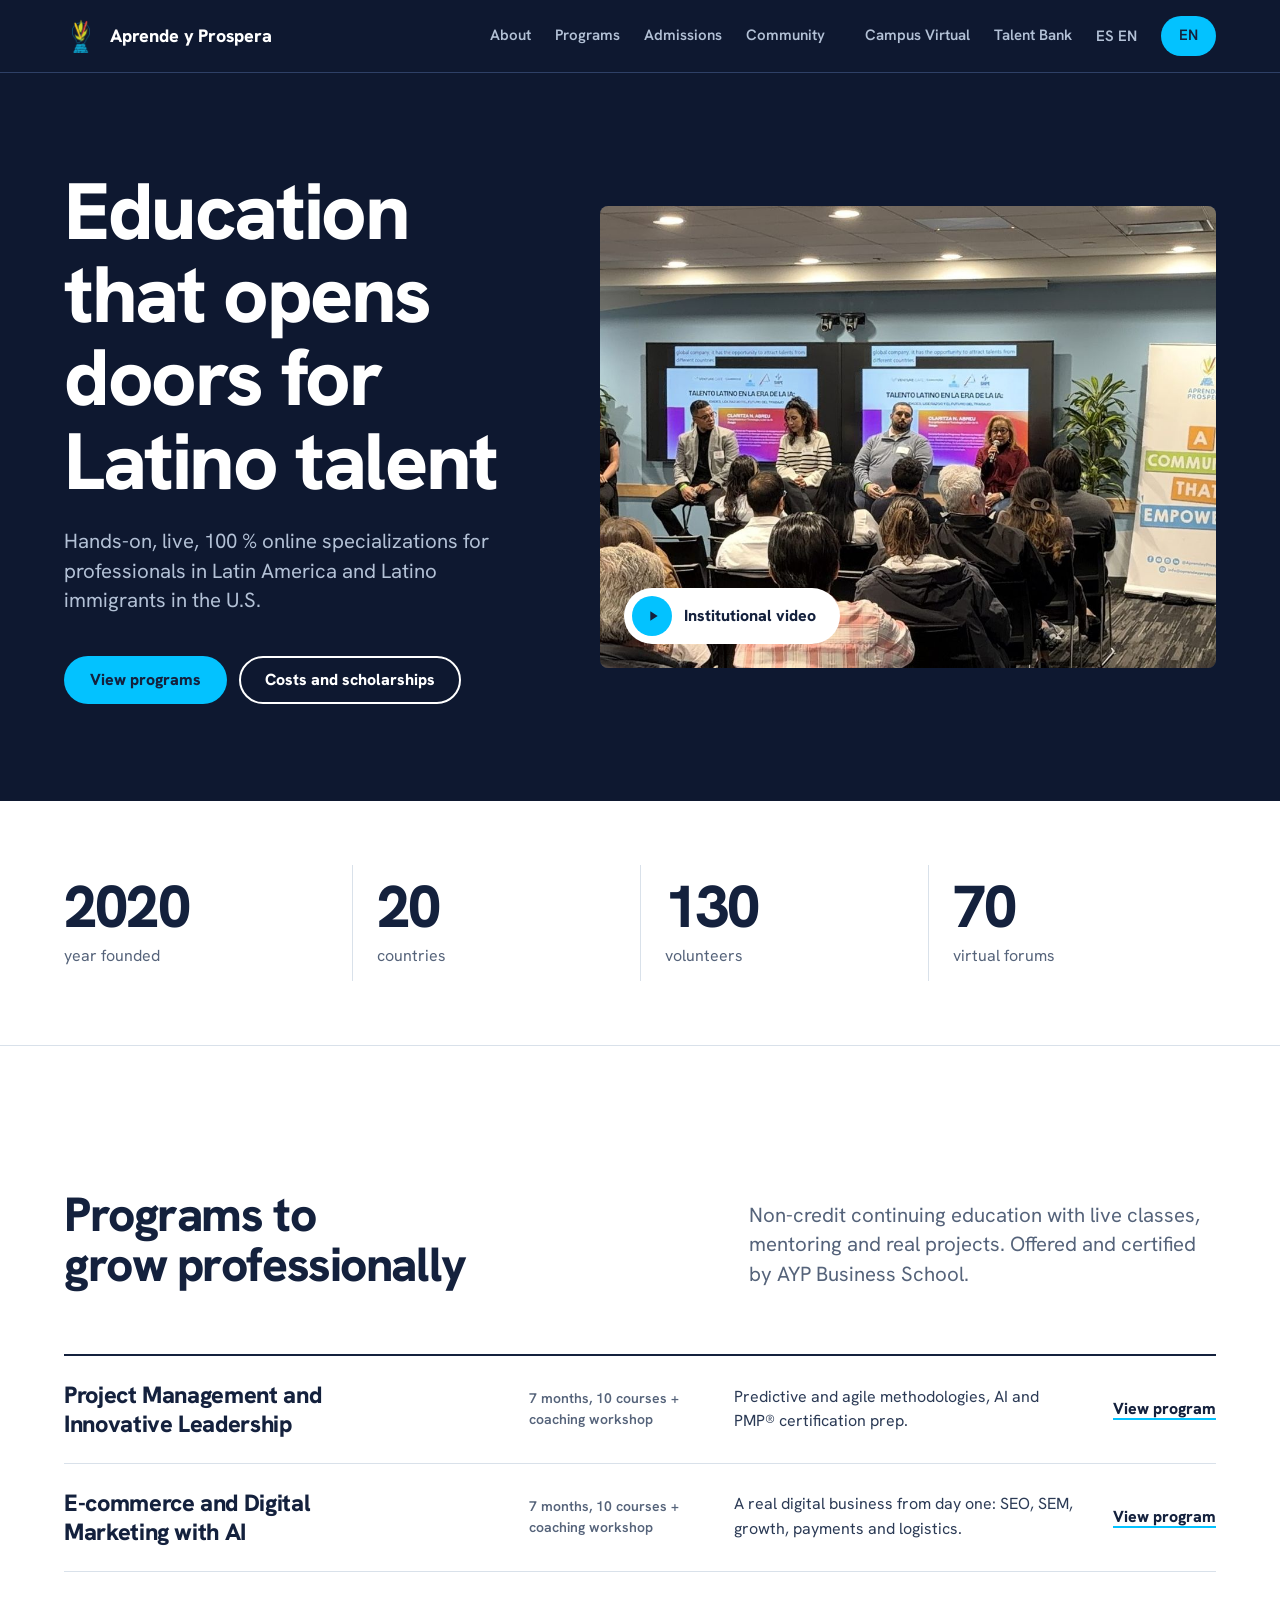
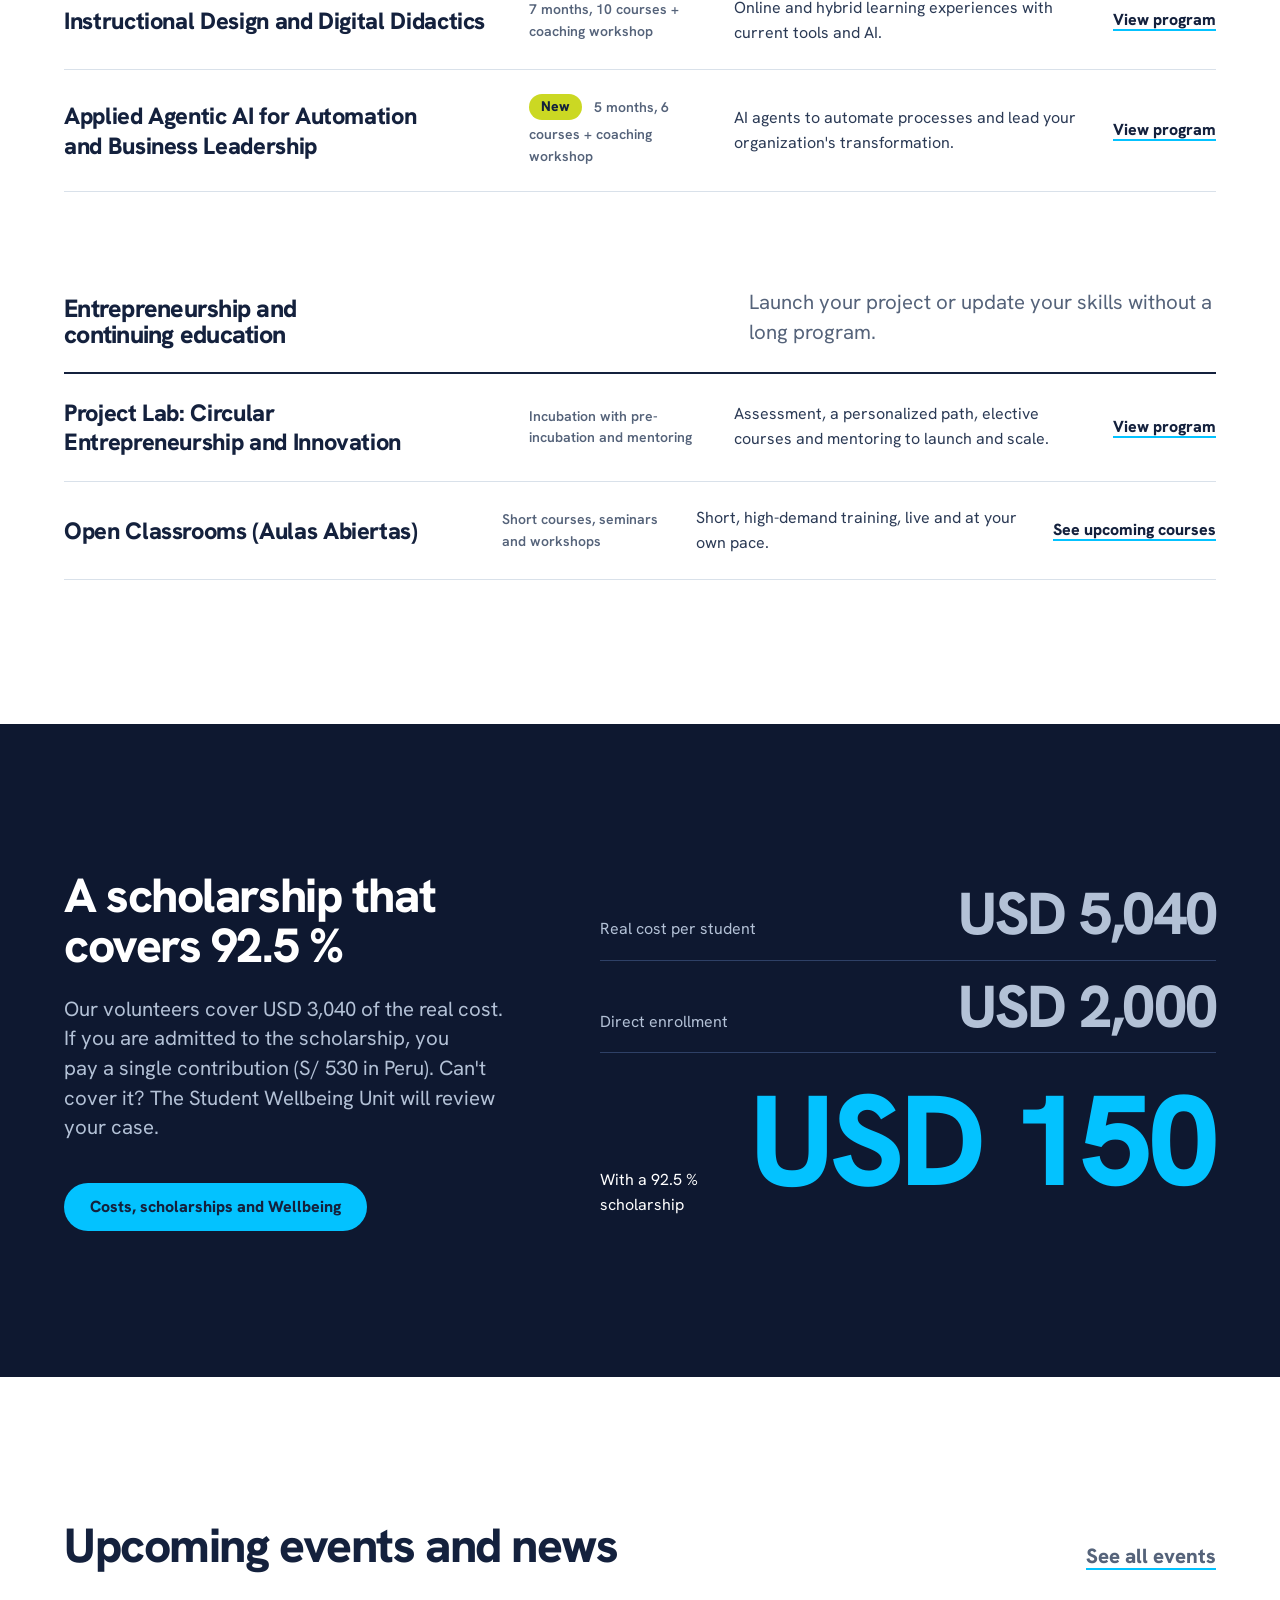
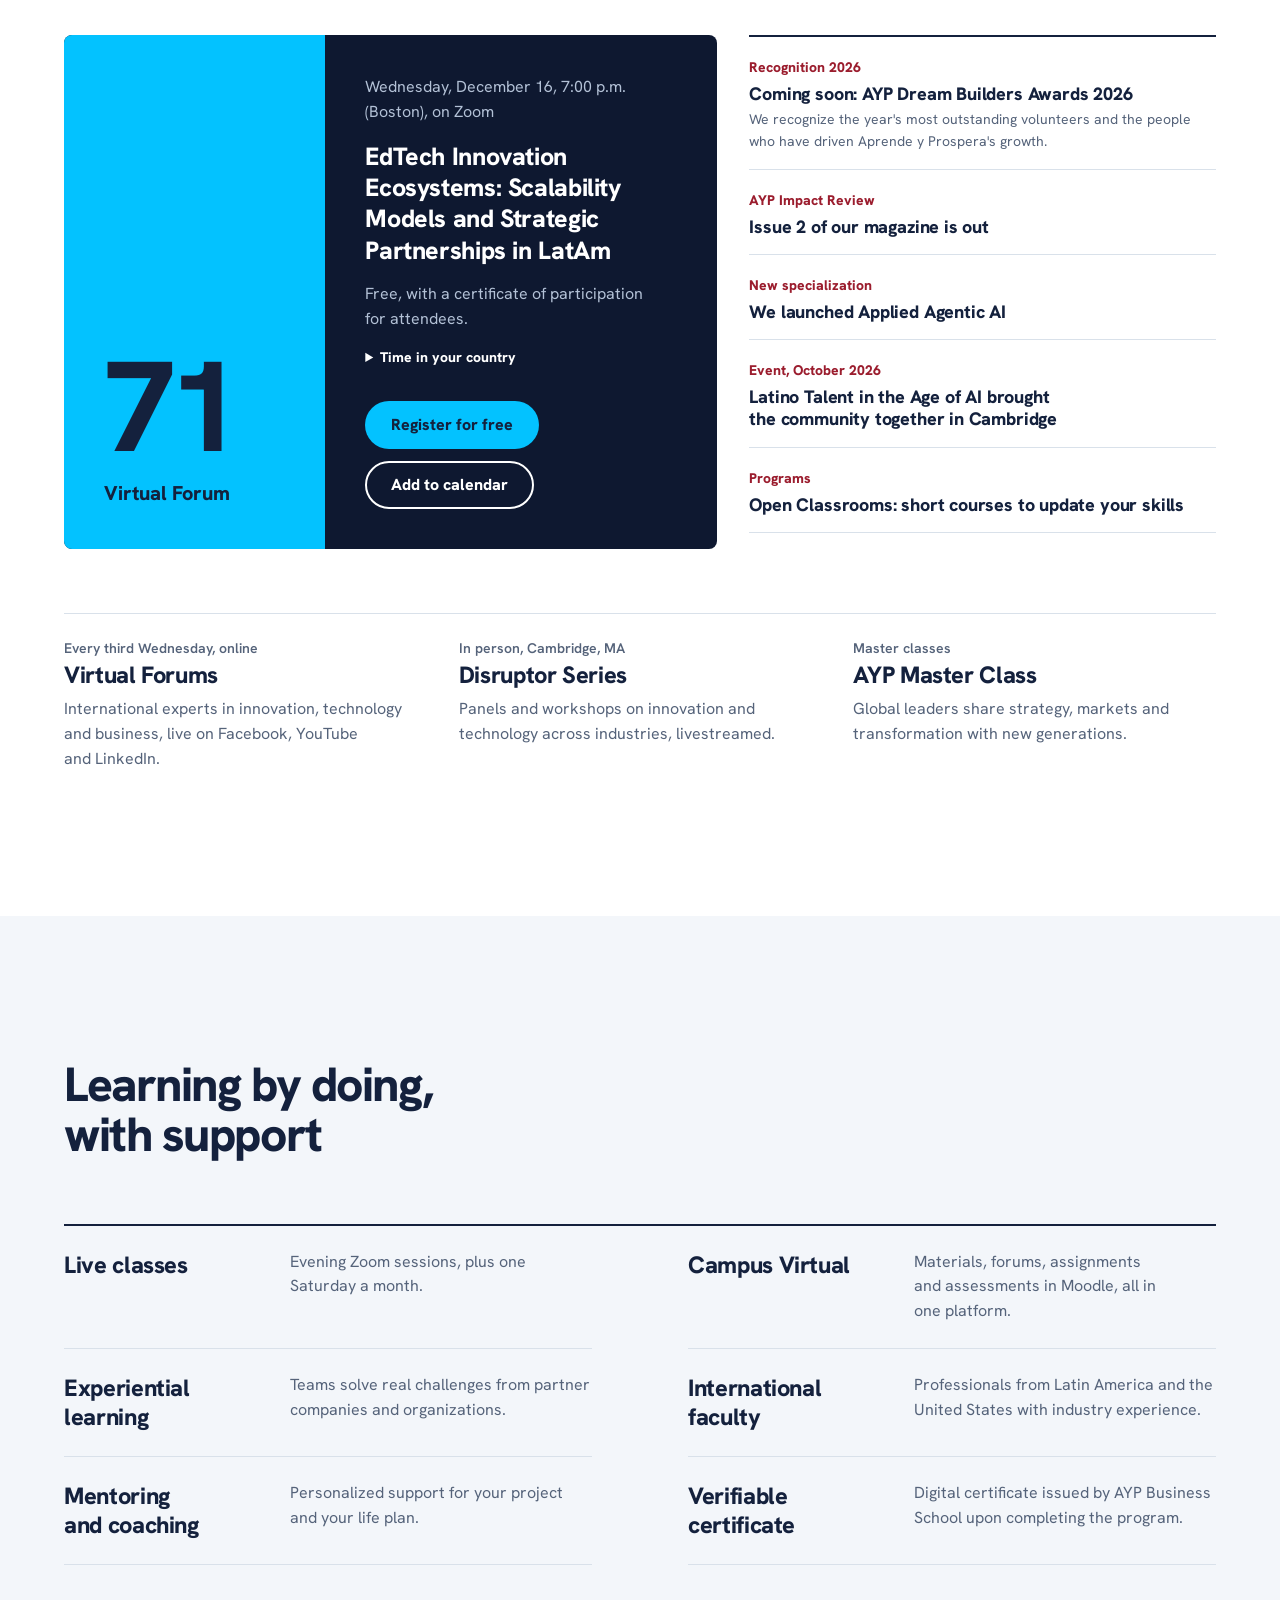
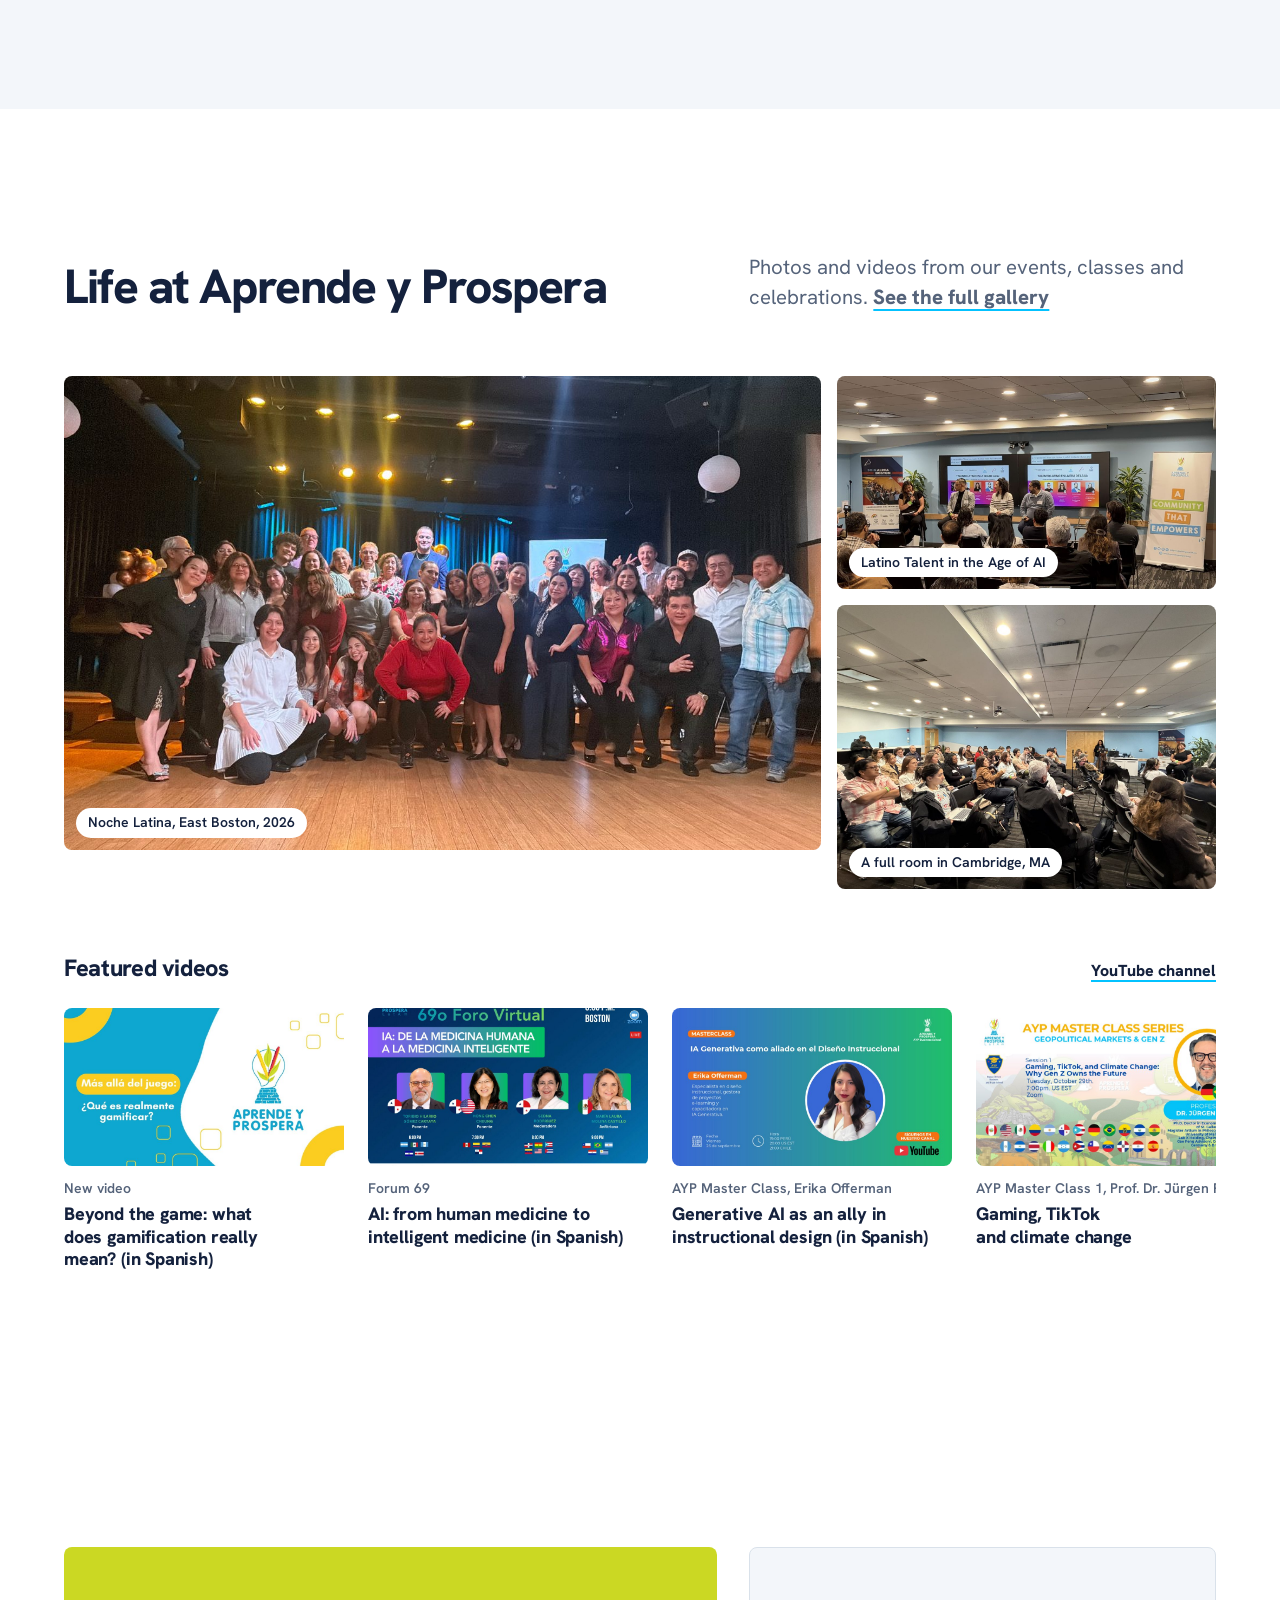
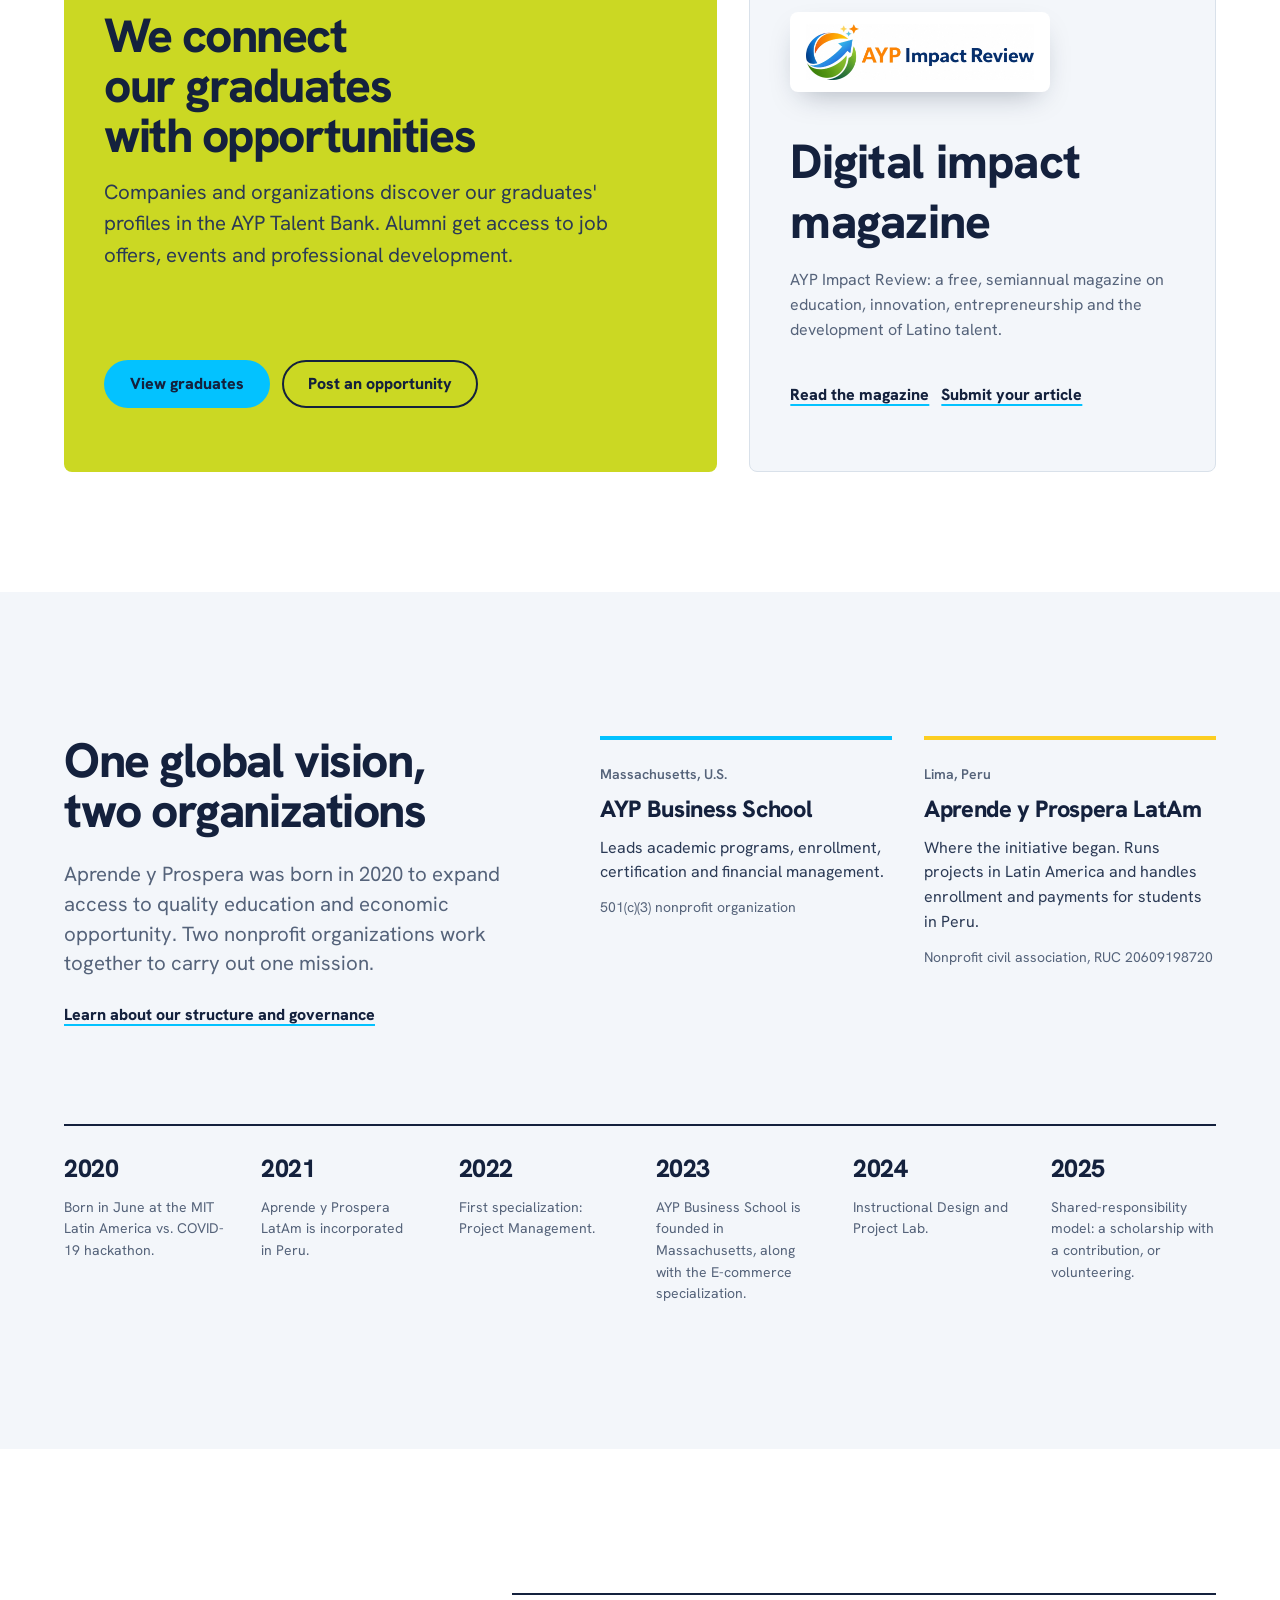
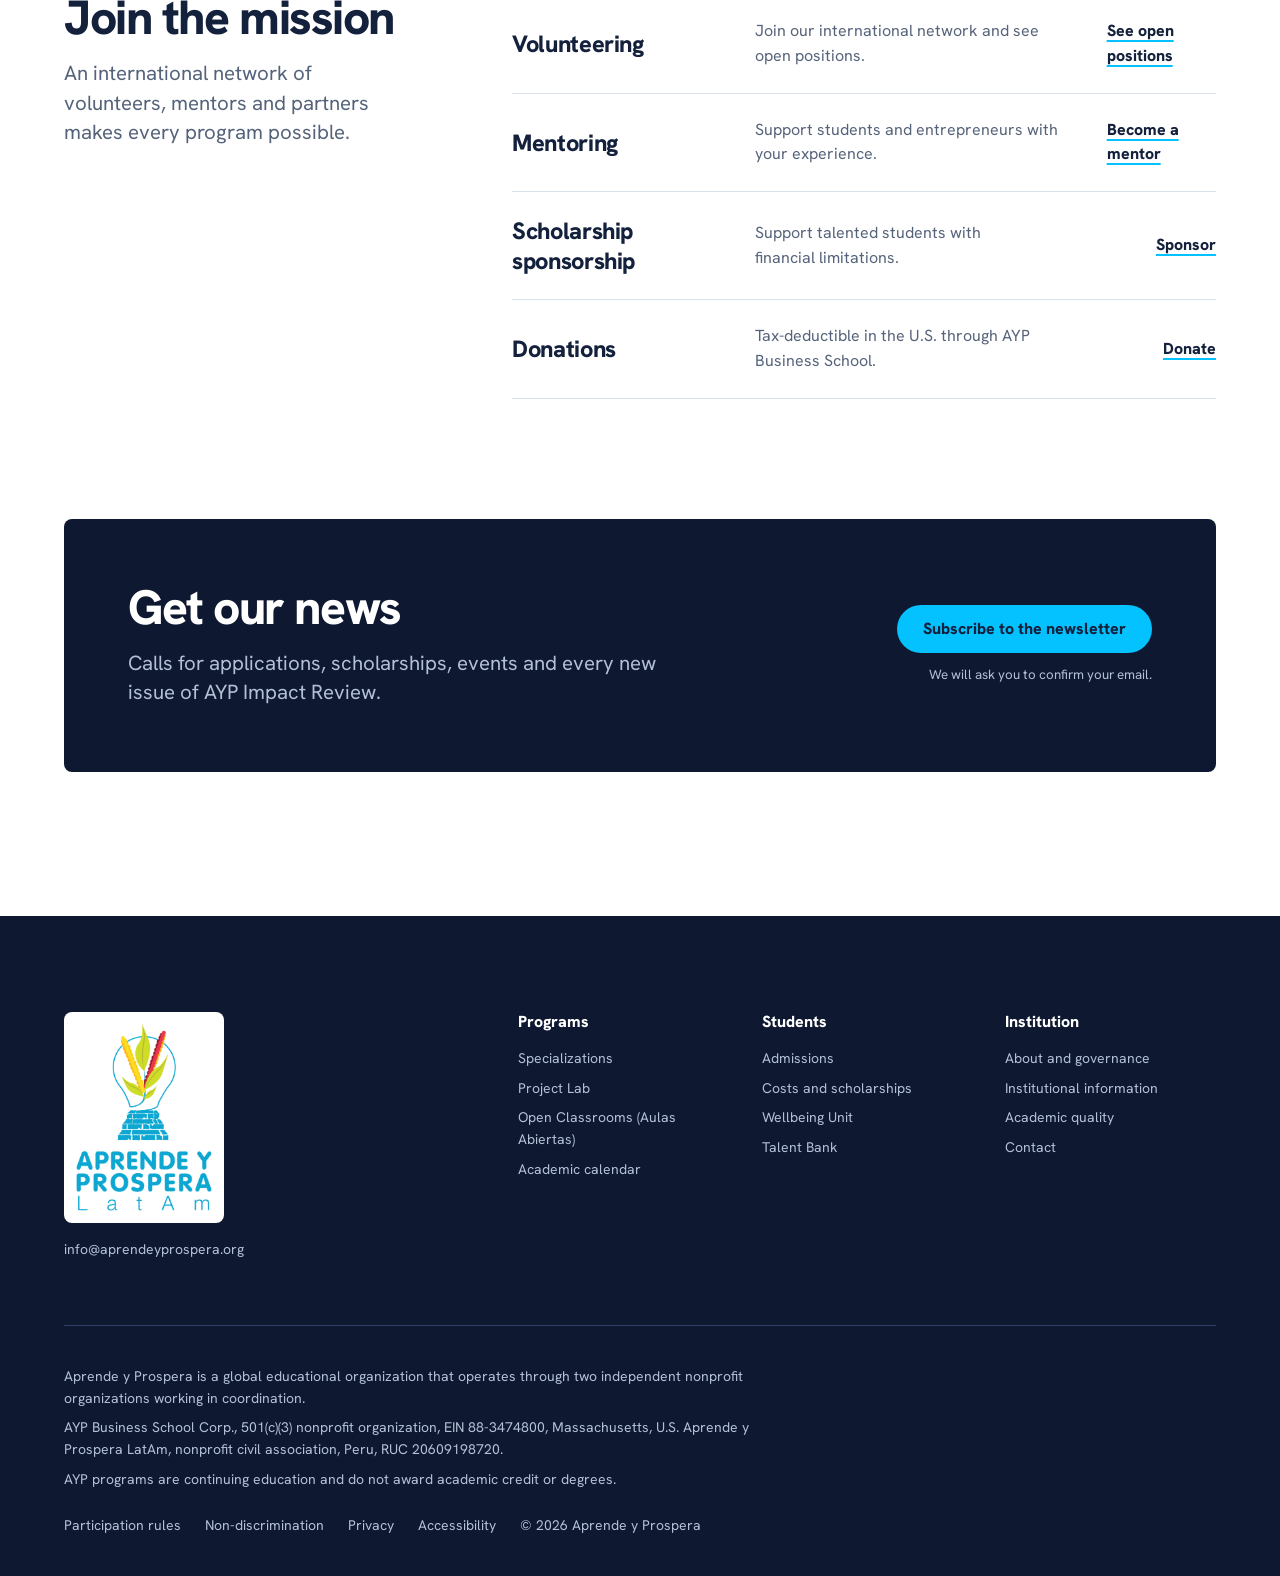
==== commit 98fa8291: "Versión pública: sin franja de vista de prueba y sin notas internas Co-Authored-By: Claude Opus 5.5 " ====
--- a/en/index.html
+++ b/en/index.html
@@ -281,7 +281,6 @@
 <link rel="alternate" hreflang="en" href="index.html">
 </head>
 <body>
-<p class="strip">Preview of the new design: some links are not active yet.</p>
 
 <header class="nav night">
   <div class="container">
@@ -507,7 +506,7 @@
         <p>AYP Impact Review: a free, semiannual magazine on education, innovation, entrepreneurship and the development of Latino talent.</p>
         <div class="actions" style="margin-top:auto">
           <a class="link" href="https://ayp-business-school.github.io/ayp-impact-review/">Read the magazine</a>
-          <a class="link" href="community.html#revista">Submit your article</a>
+          <a class="link" href="mailto:rcelaya@aprendeyprospera.org?subject=Article%20for%20AYP%20Impact%20Review">Submit your article</a>
         </div>
       </div>
     </div>
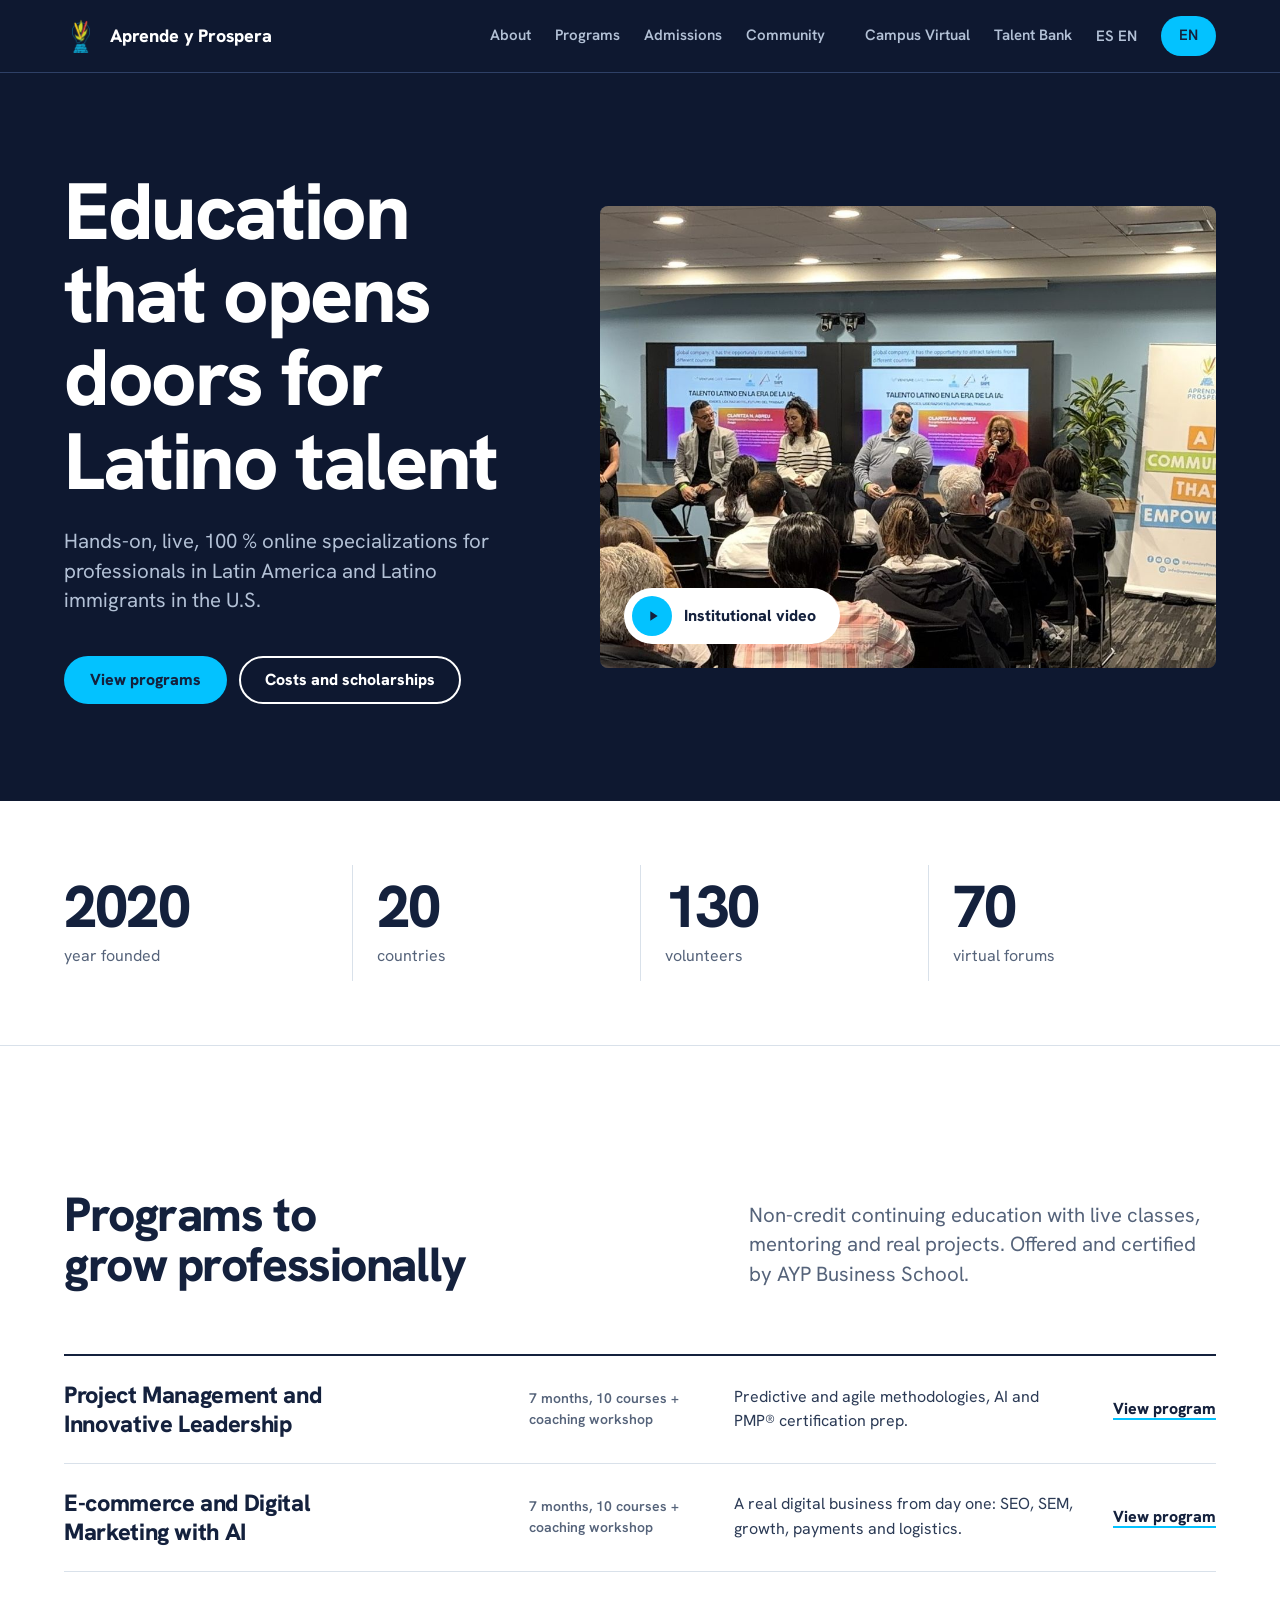
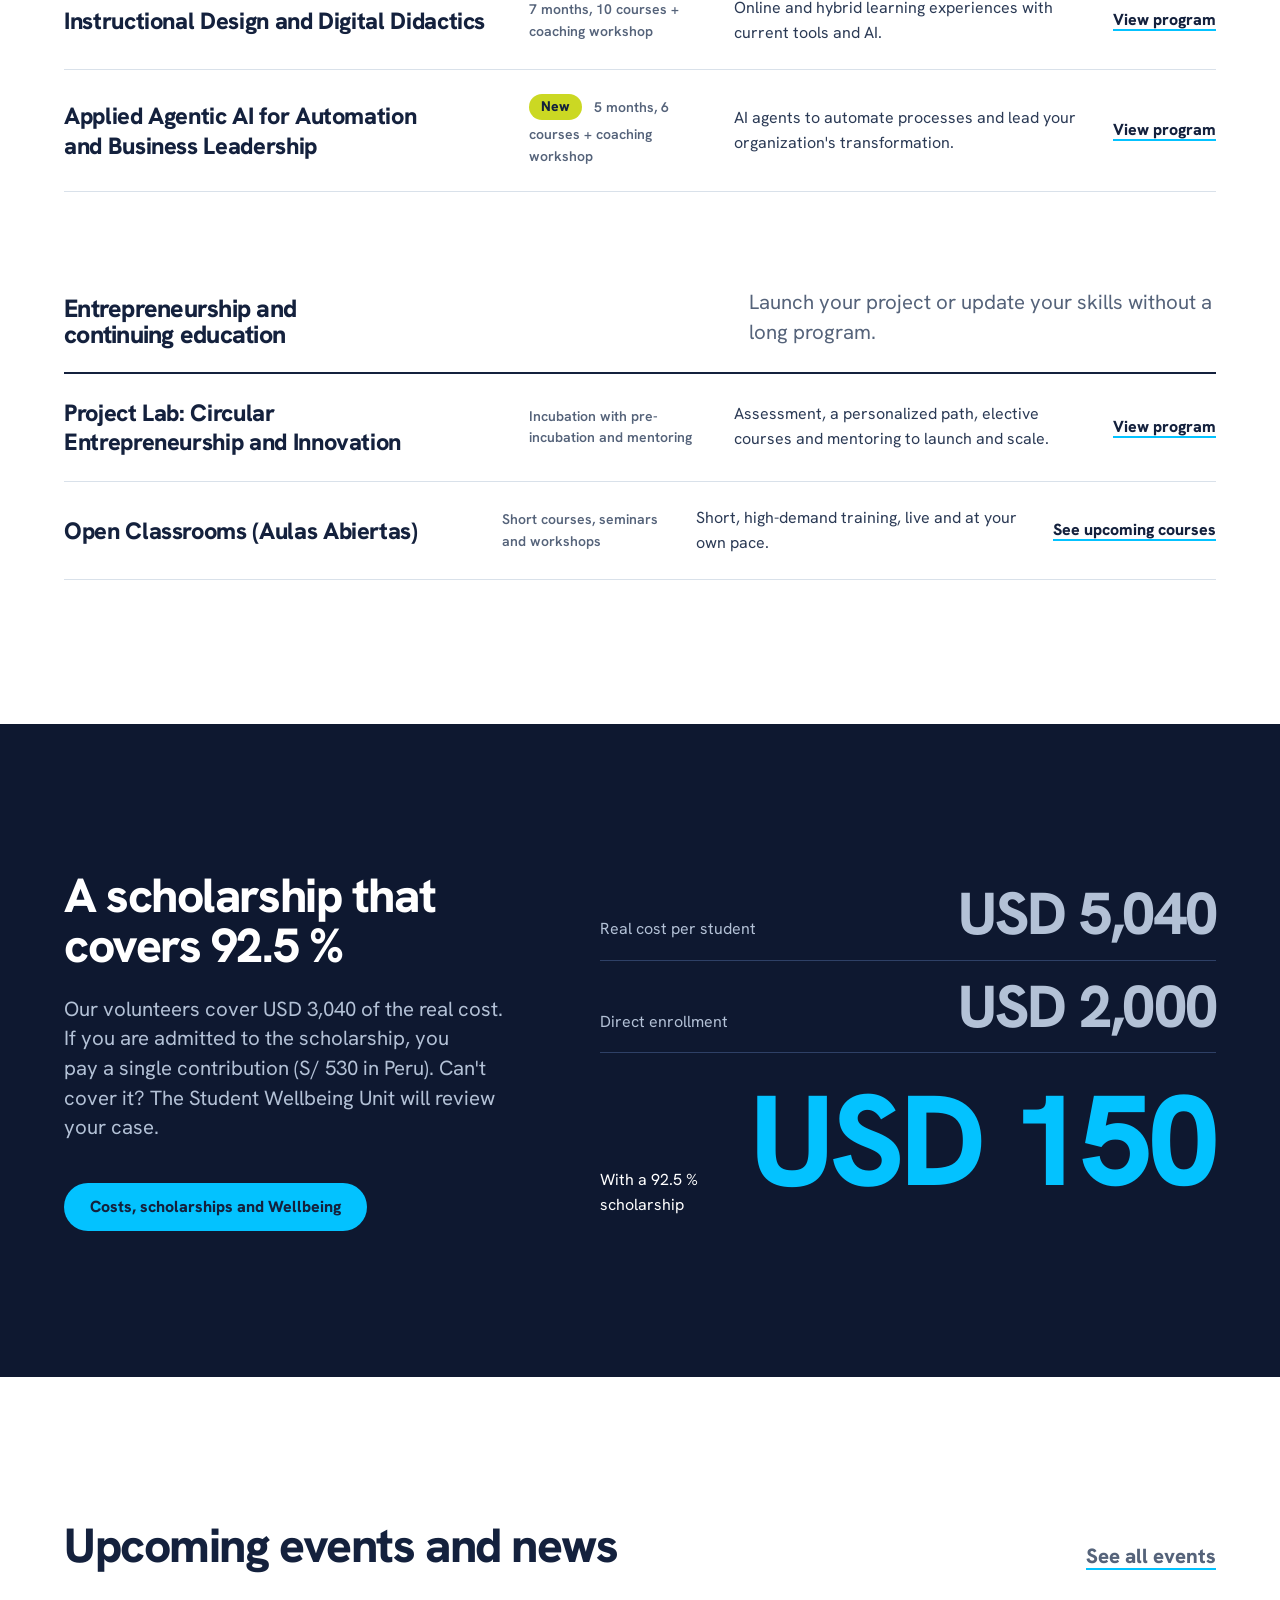
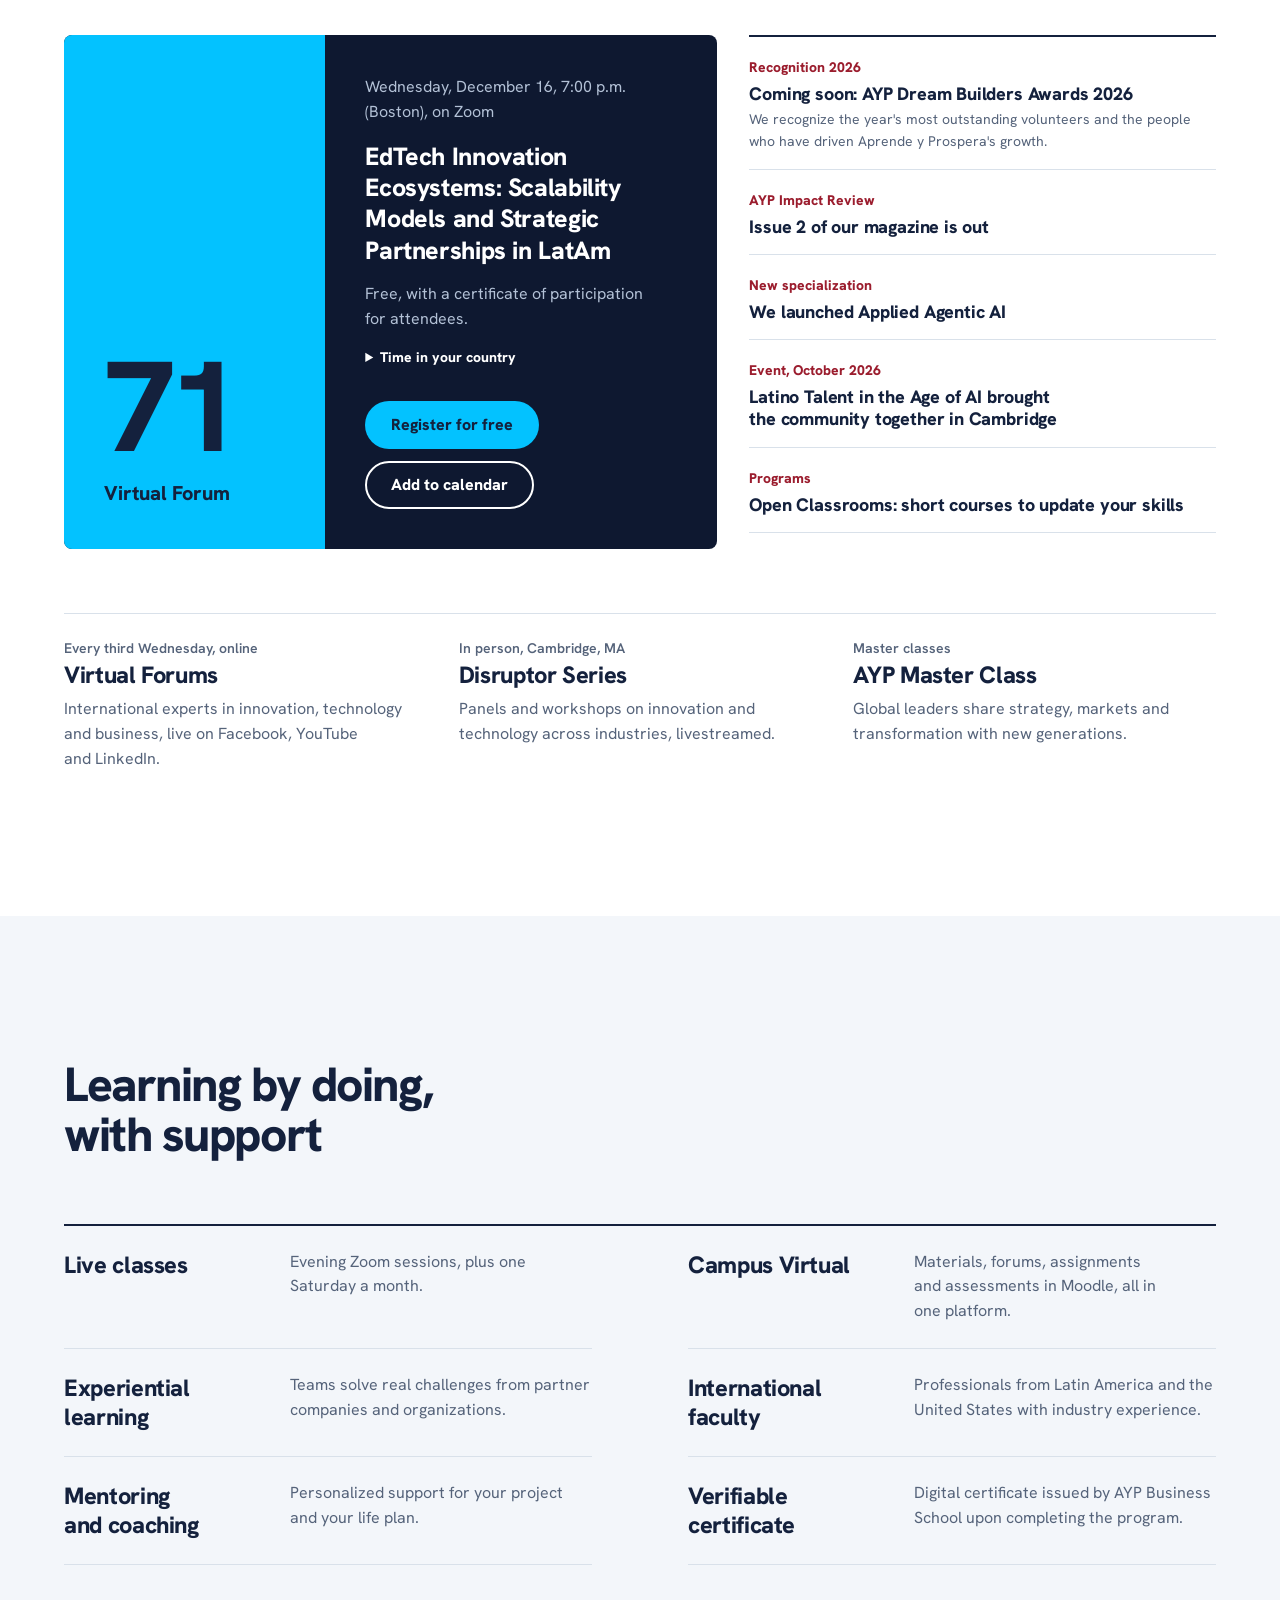
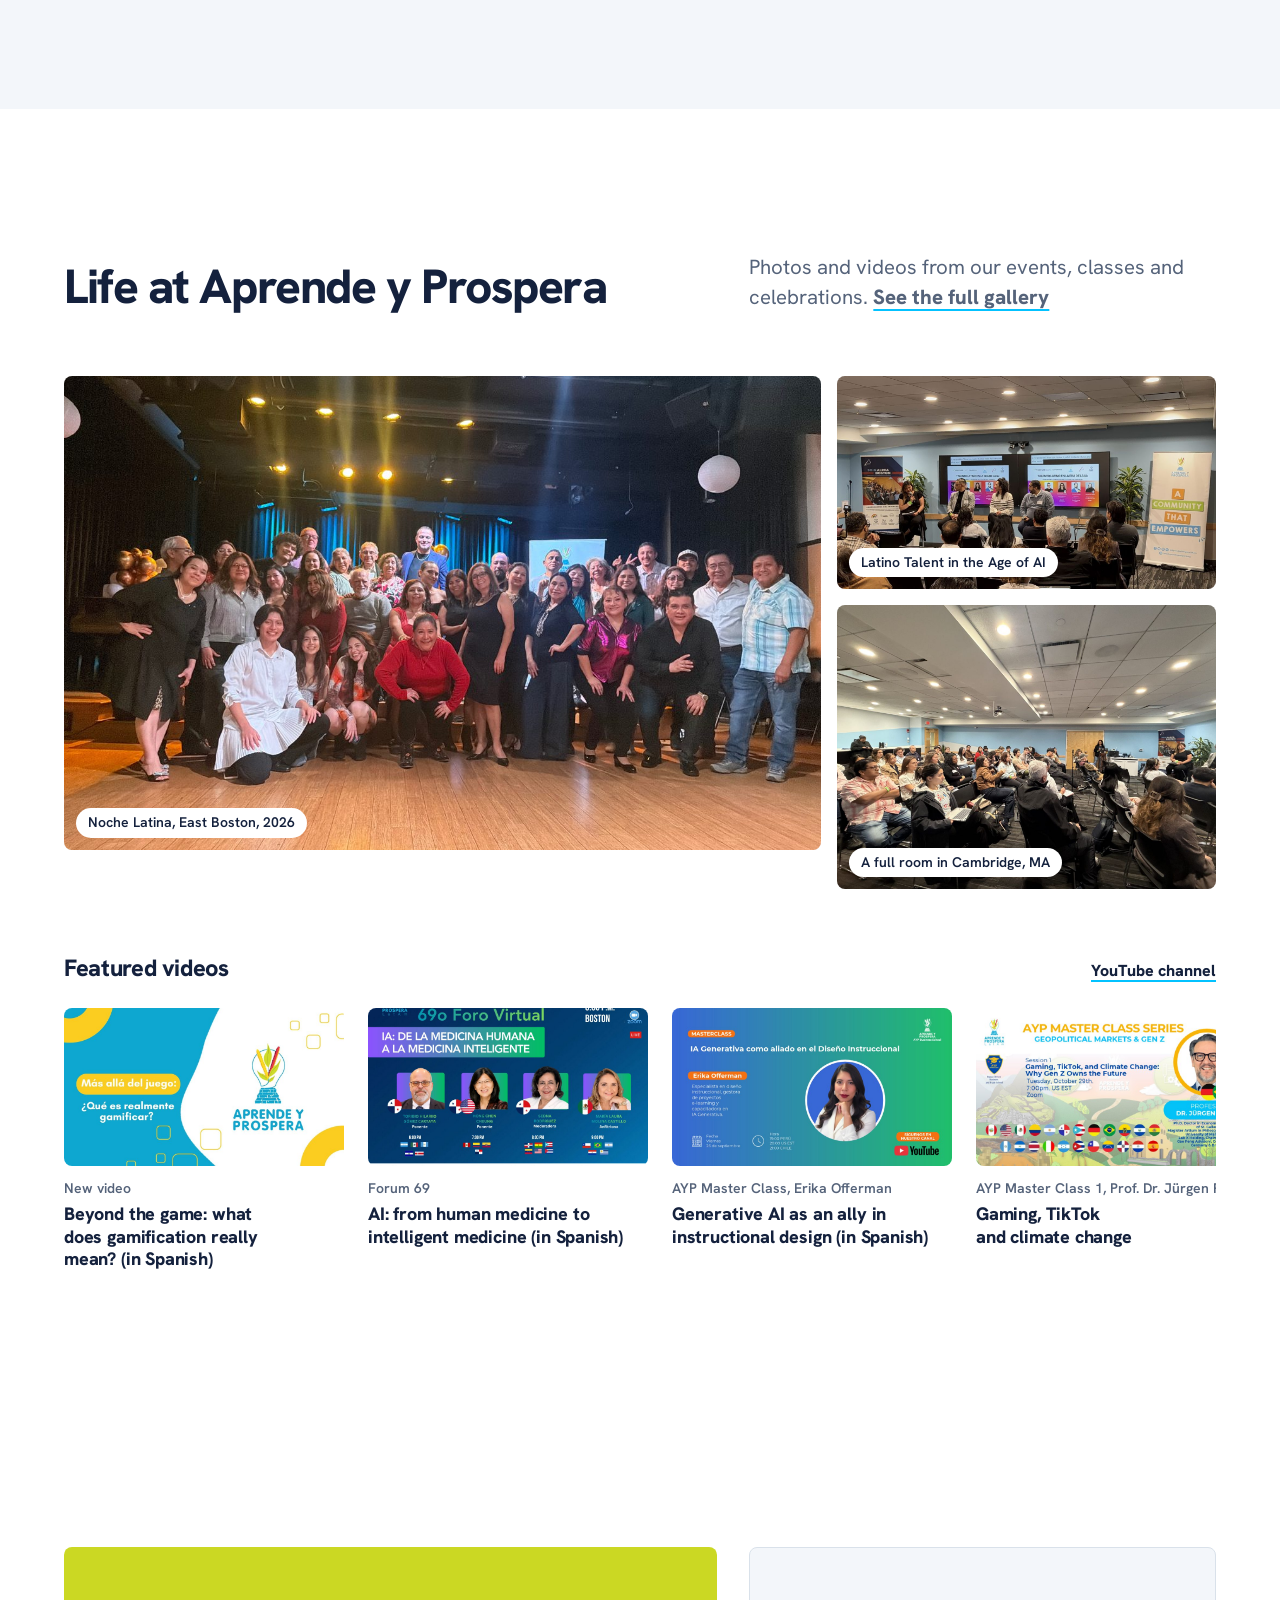
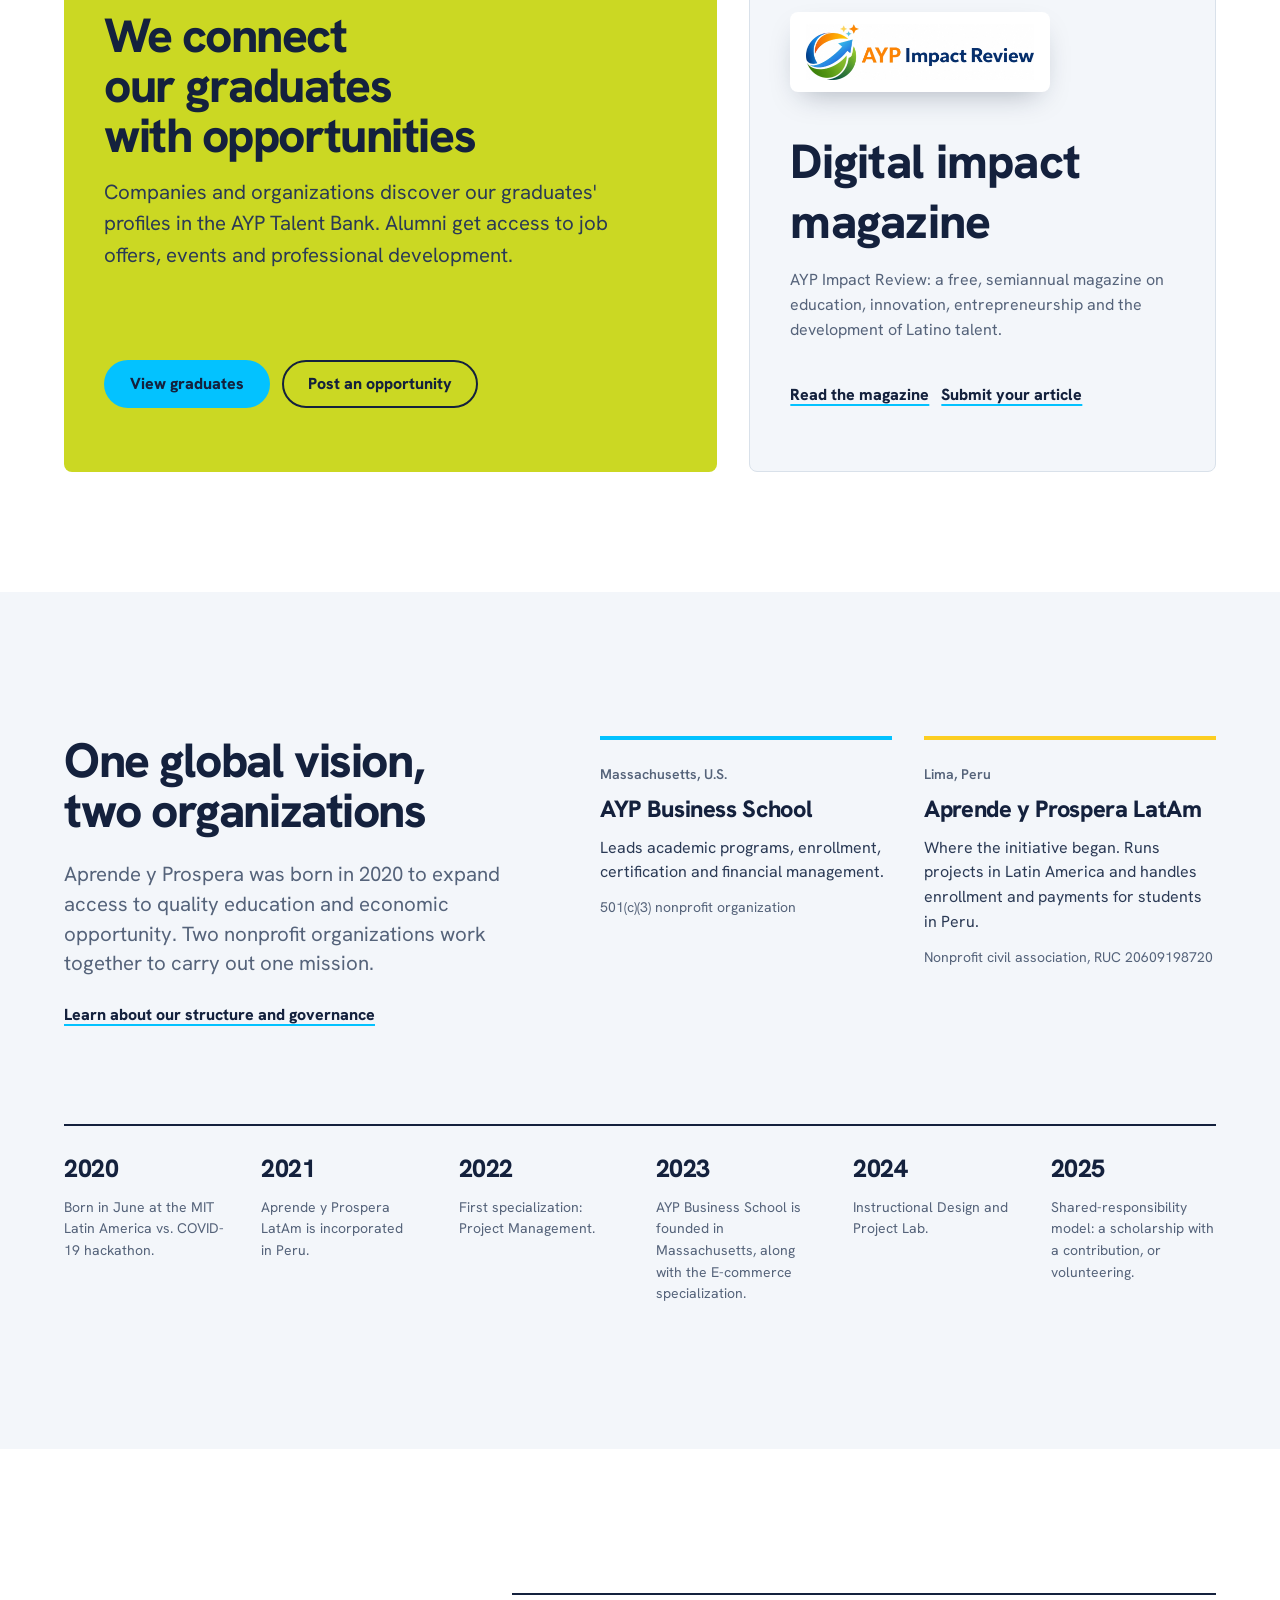
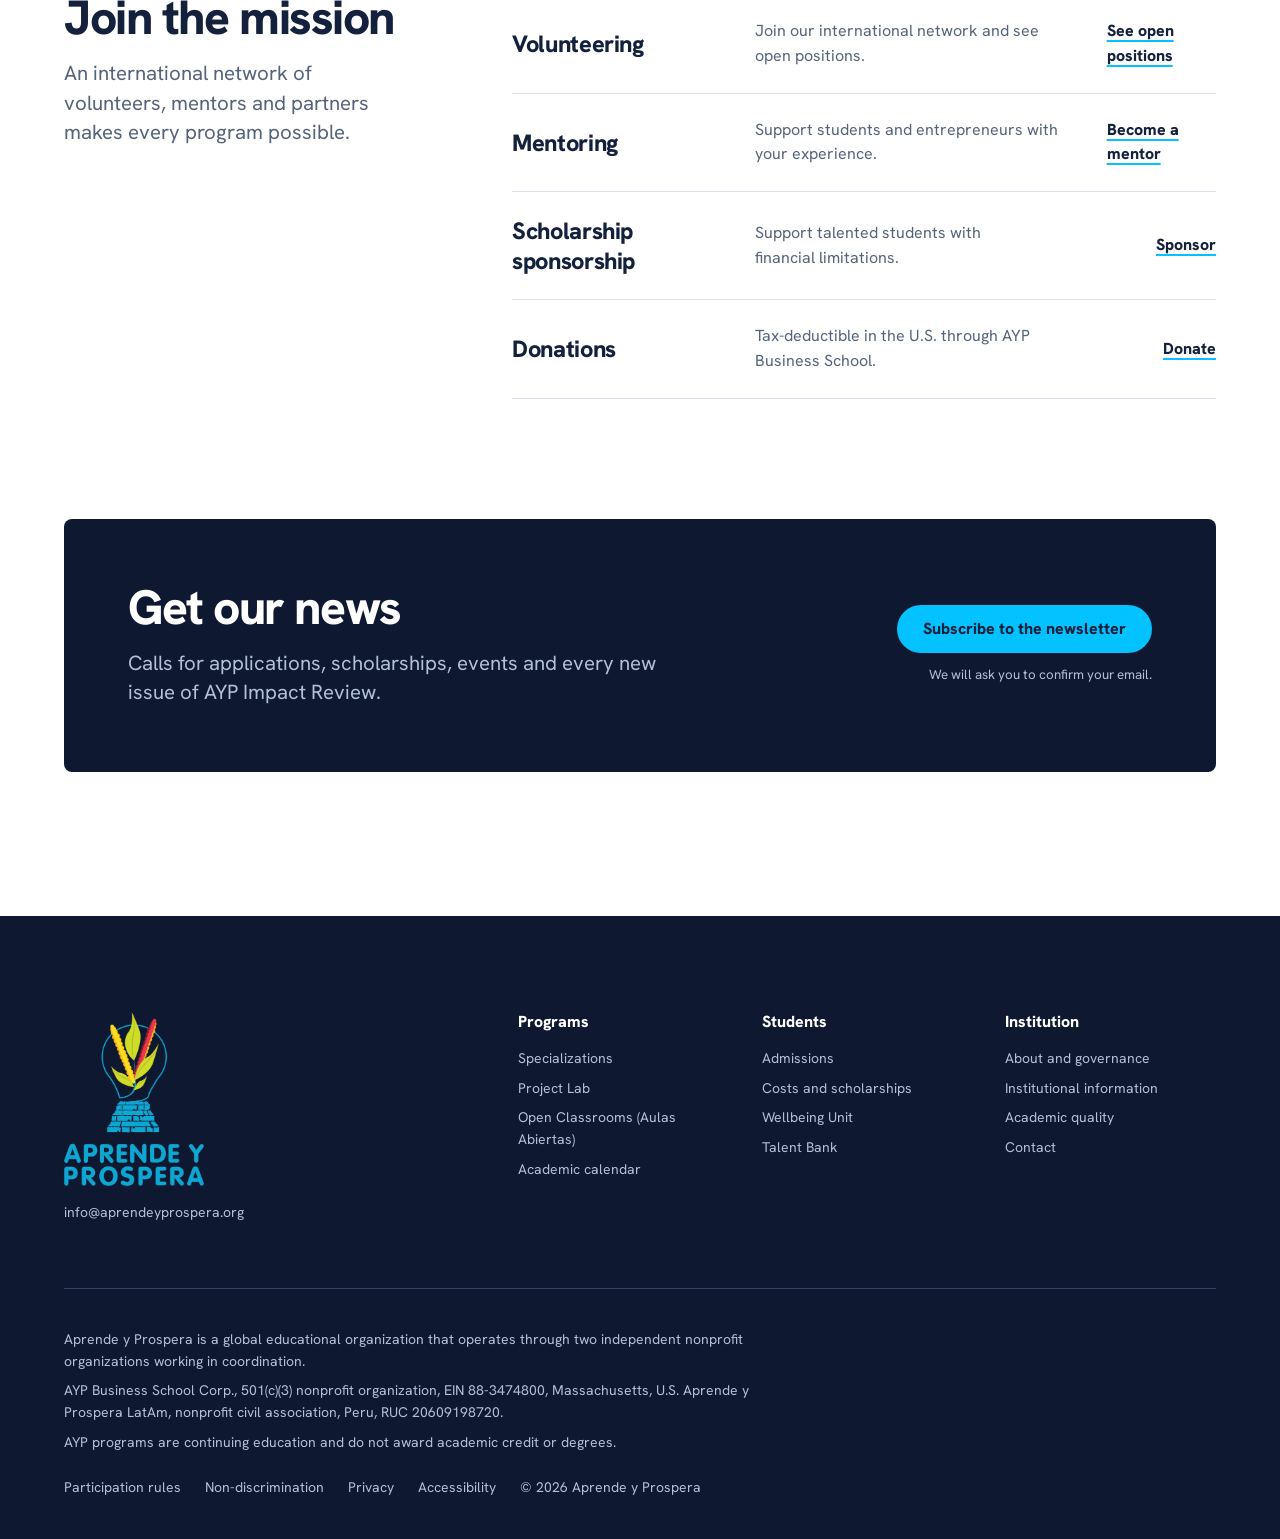
==== commit d97d75de: "Logo del pie de página transparente y sin LatAm Co-Authored-By: Claude Opus 5.5 <noreply@anthropic.c" ====
--- a/en/index.html
+++ b/en/index.html
@@ -232,7 +232,7 @@
 /* Footer */
 .footer { background: var(--color-night); color: var(--color-night-muted); padding-block: var(--space-3xl) var(--space-xl); font-size: var(--text-sm); }
 .footer-top { display: grid; grid-template-columns: minmax(0, 4fr) repeat(3, minmax(0, 2fr)); gap: var(--gap-columns); padding-bottom: var(--space-2xl); border-bottom: var(--rule-hair) solid var(--color-night-rule); }
-.footer-top img { width: 160px; height: auto; background: var(--color-paper); border-radius: var(--radius-card); padding: var(--space-sm); }
+.footer-top img { width: 140px; height: auto; }
 .footer h3 { color: var(--color-night-text); font-size: var(--text-md); letter-spacing: 0; }
 .footer ul { list-style: none; margin: var(--space-md) 0 0; padding: 0; display: grid; gap: var(--space-xs); }
 .footer a { text-decoration: none; }
@@ -565,7 +565,7 @@
 <footer class="footer night">
   <div class="container">
     <div class="footer-top">
-      <div><img src="../logo-latam.png" alt="Aprende y Prospera" width="160" height="80"><p style="margin-top:var(--space-md)"><a href="mailto:info@aprendeyprospera.org">info@aprendeyprospera.org</a></p></div>
+      <div><img src="../logo-ayp.png" alt="Aprende y Prospera" width="140" height="174"><p style="margin-top:var(--space-md)"><a href="mailto:info@aprendeyprospera.org">info@aprendeyprospera.org</a></p></div>
       <div><h3>Programs</h3><ul><li><a href="programs.html">Specializations</a></li><li><a href="programs.html#project-lab">Project Lab</a></li><li><a href="programs.html#aulas-abiertas">Open Classrooms (Aulas Abiertas)</a></li><li><a href="admissions.html#calendario">Academic calendar</a></li></ul></div>
       <div><h3>Students</h3><ul><li><a href="admissions.html">Admissions</a></li><li><a href="admissions.html#costos">Costs and scholarships</a></li><li><a href="admissions.html#bienestar">Wellbeing Unit</a></li><li><a href="https://bancodetalento-ayp.softr.app/">Talent Bank</a></li></ul></div>
       <div><h3>Institution</h3><ul><li><a href="about.html">About and governance</a></li><li><a href="institutional.html">Institutional information</a></li><li><a href="institutional.html#calidad">Academic quality</a></li><li><a href="institutional.html#contacto">Contact</a></li></ul></div>
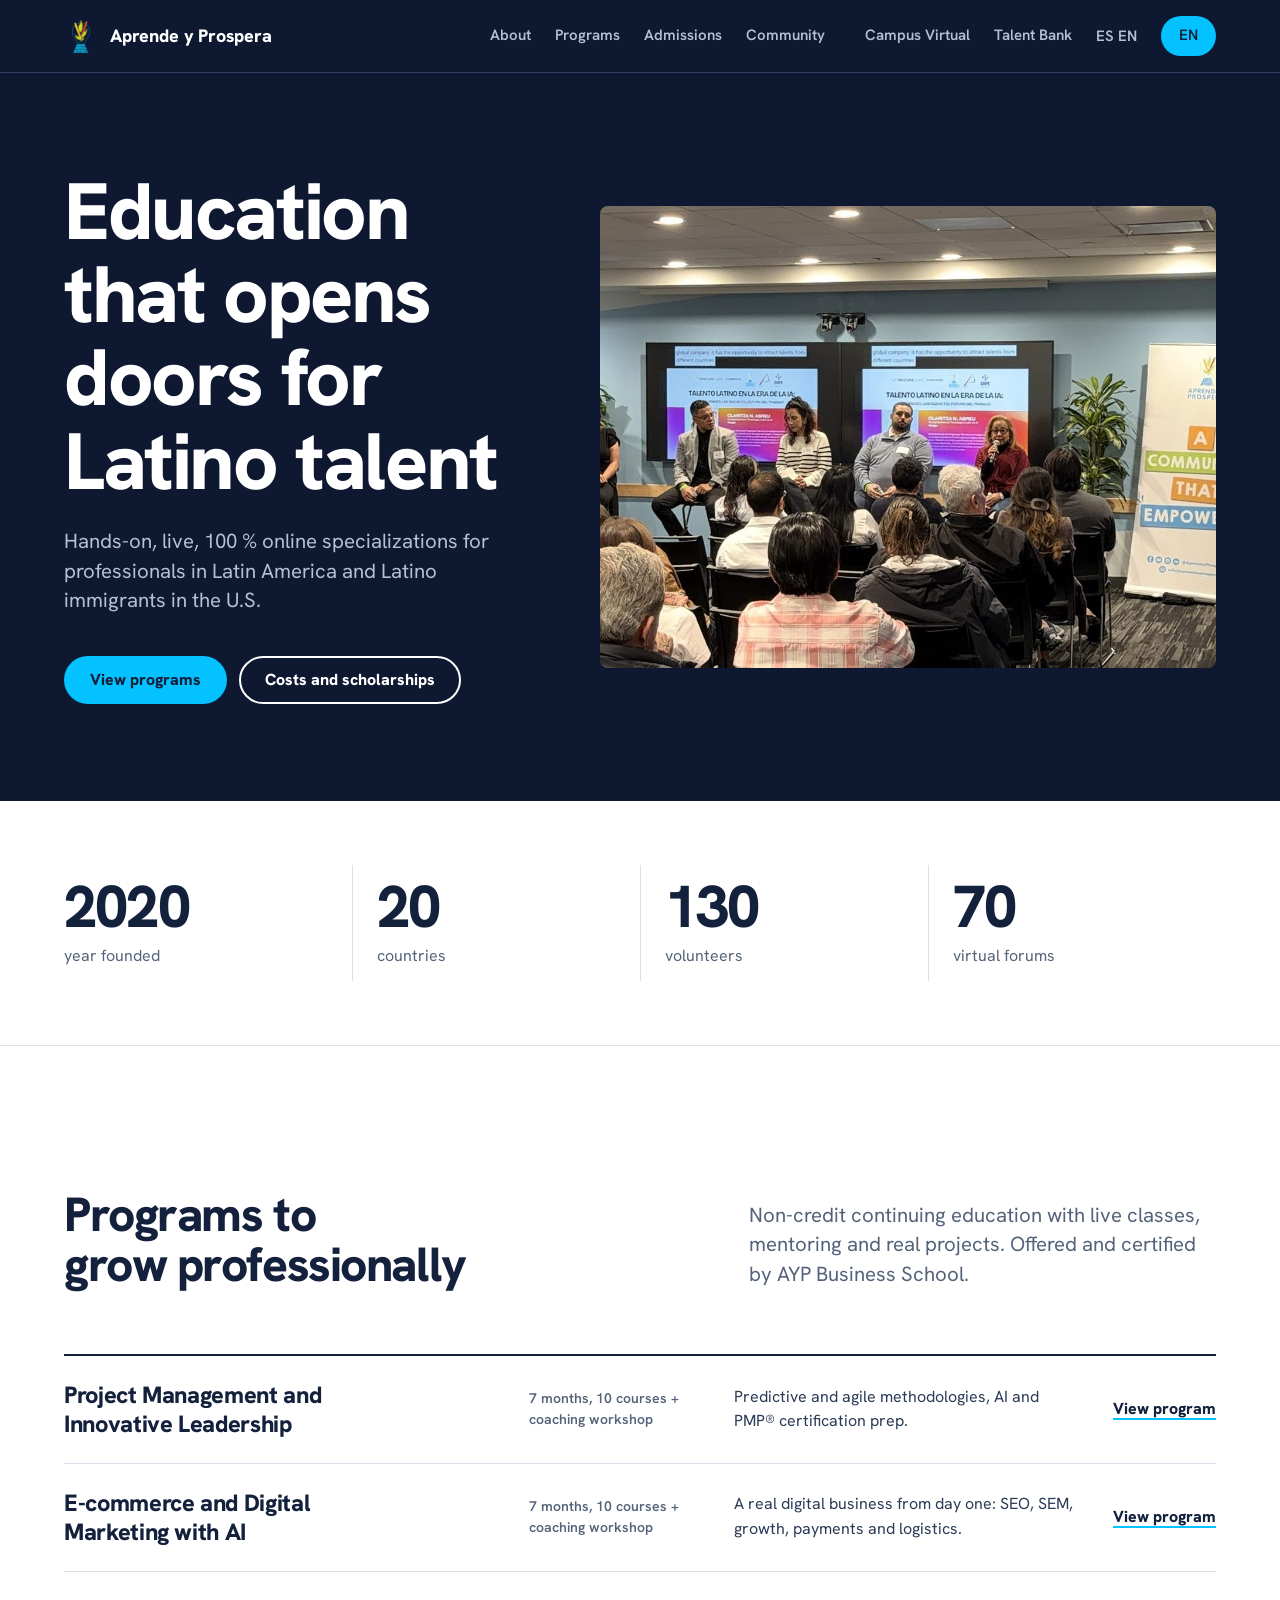
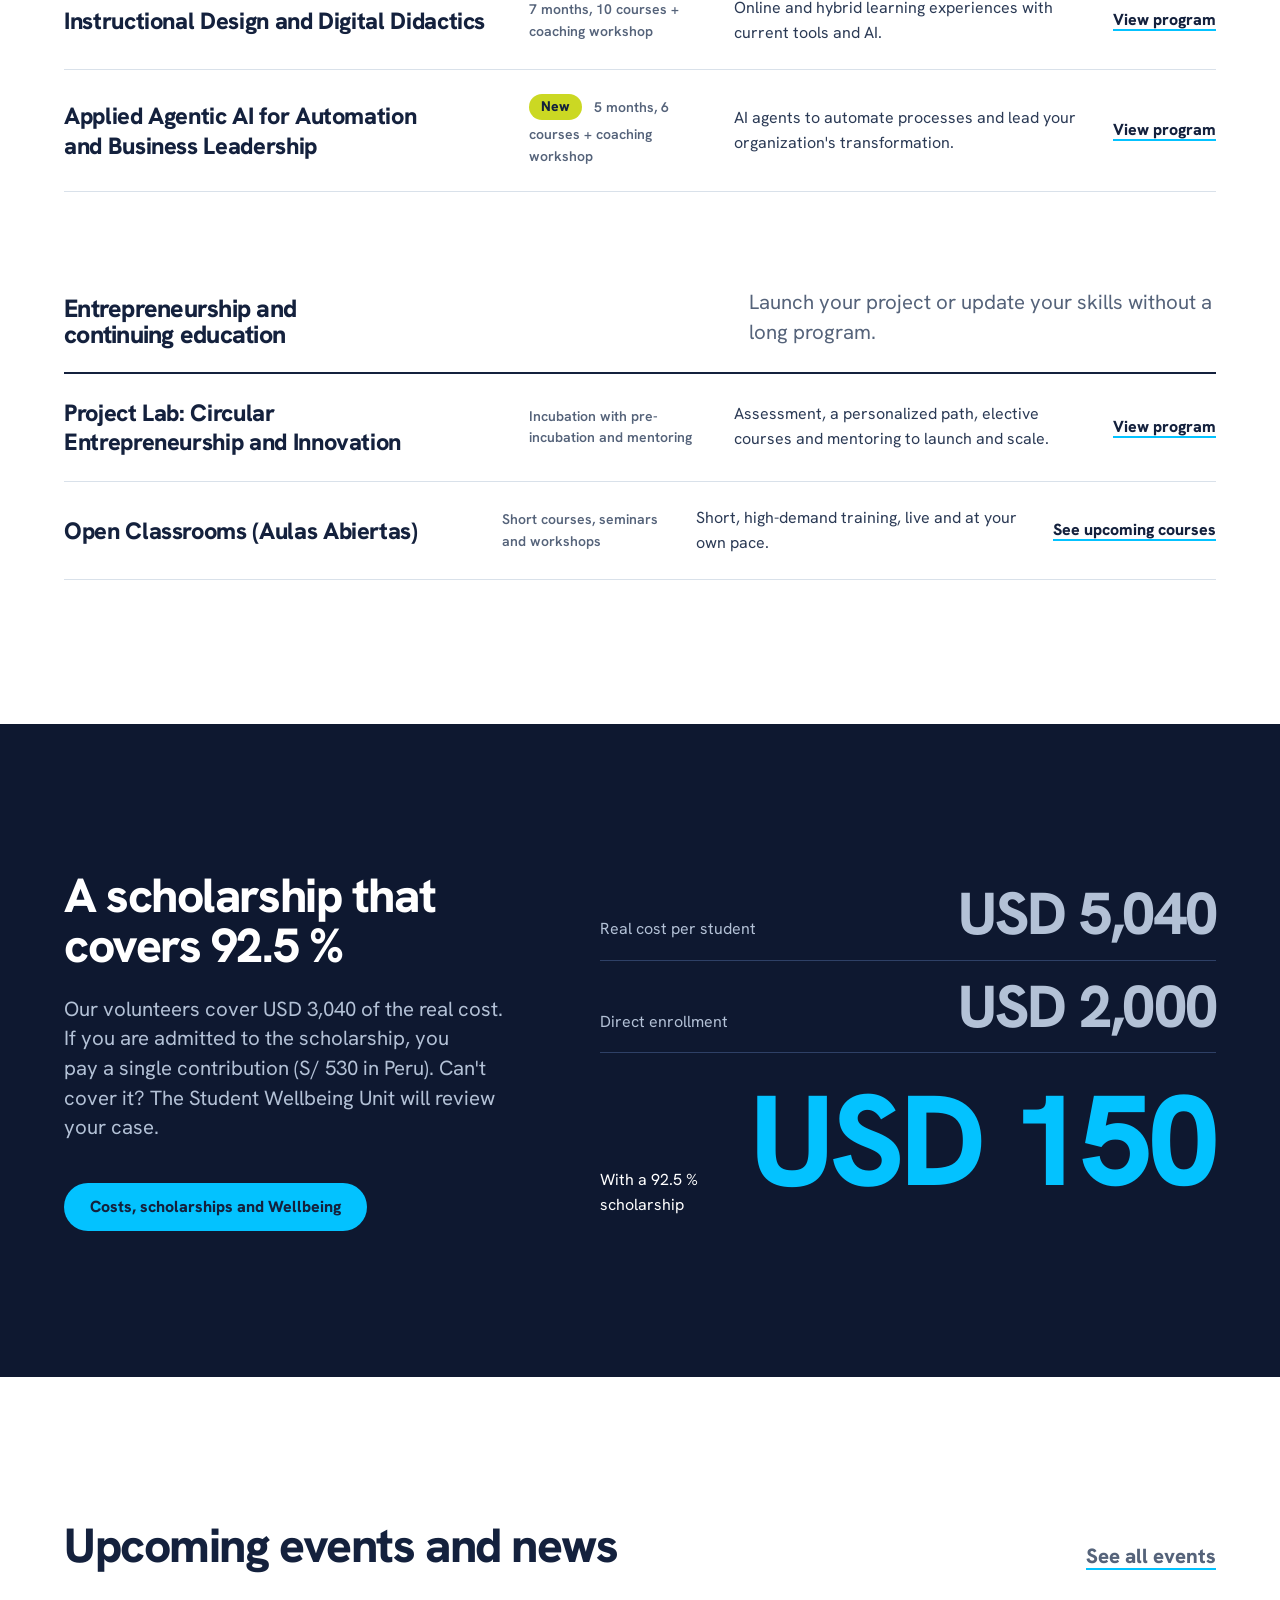
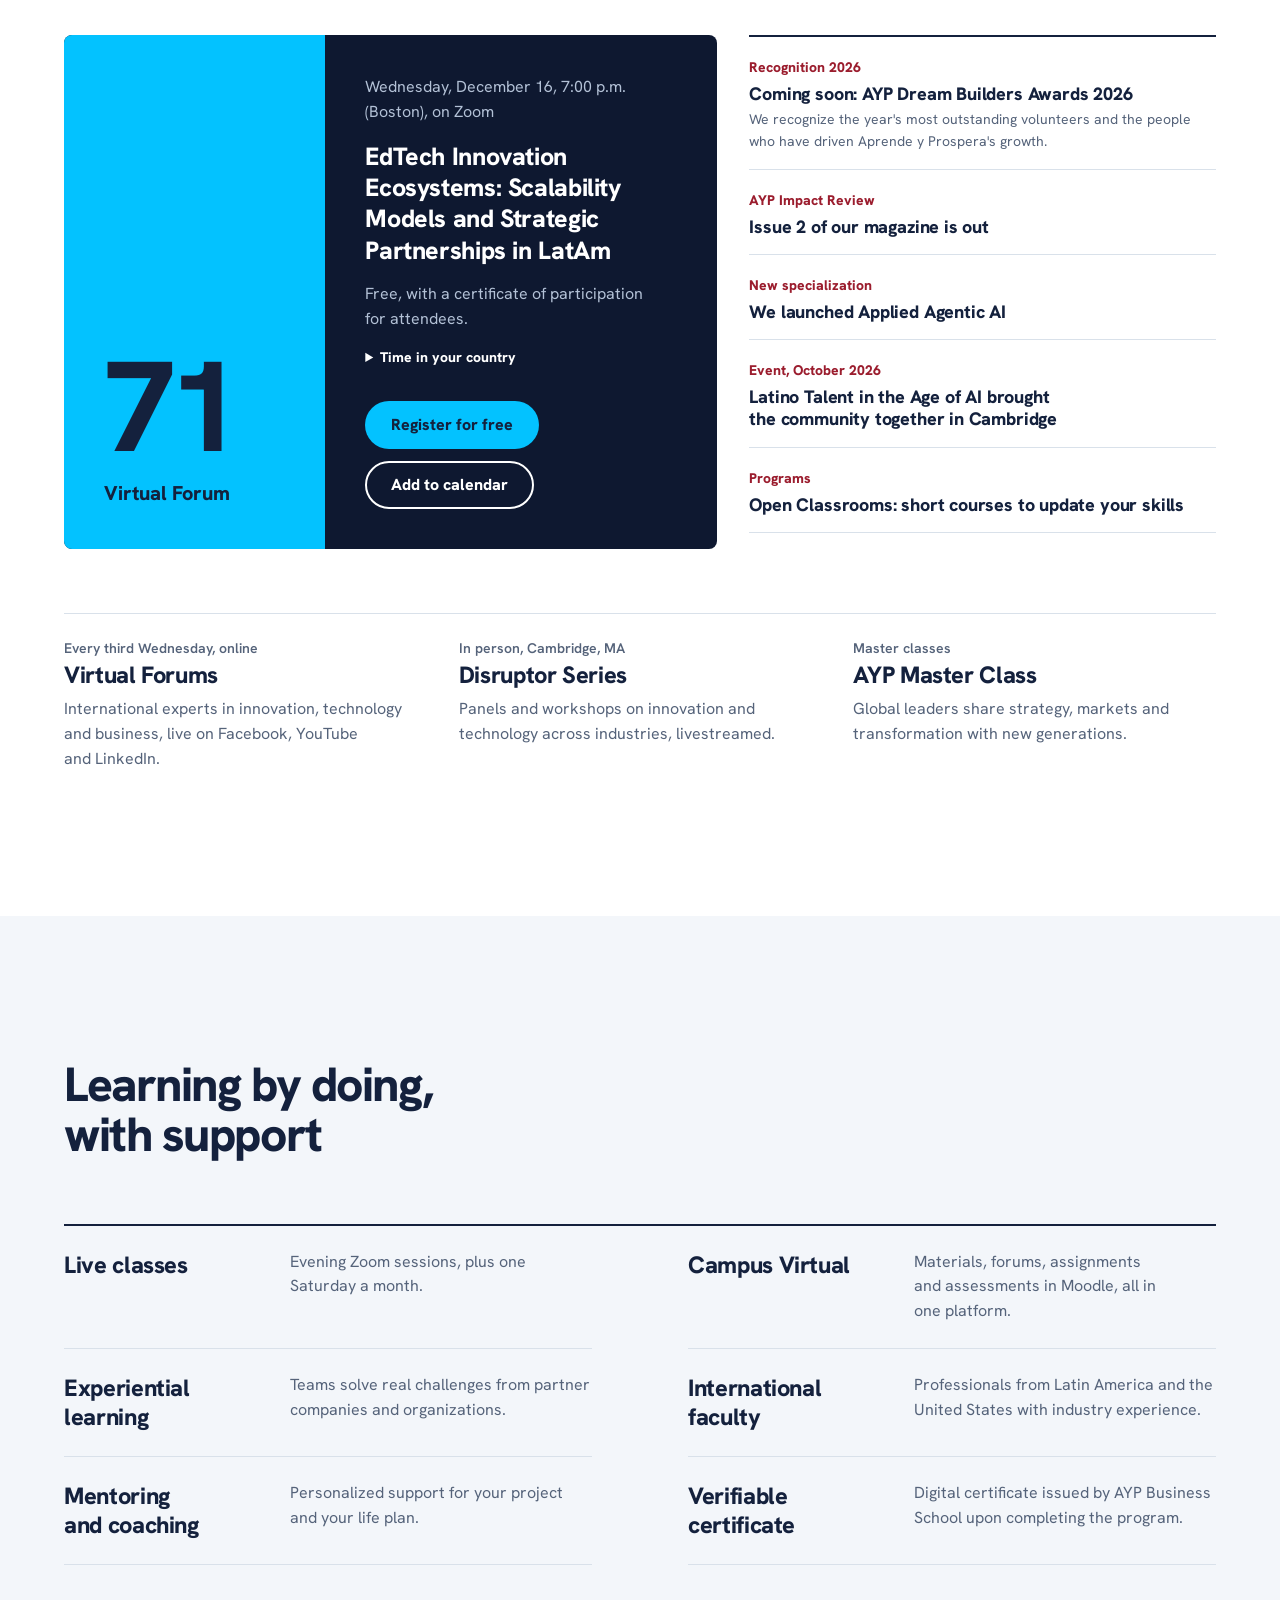
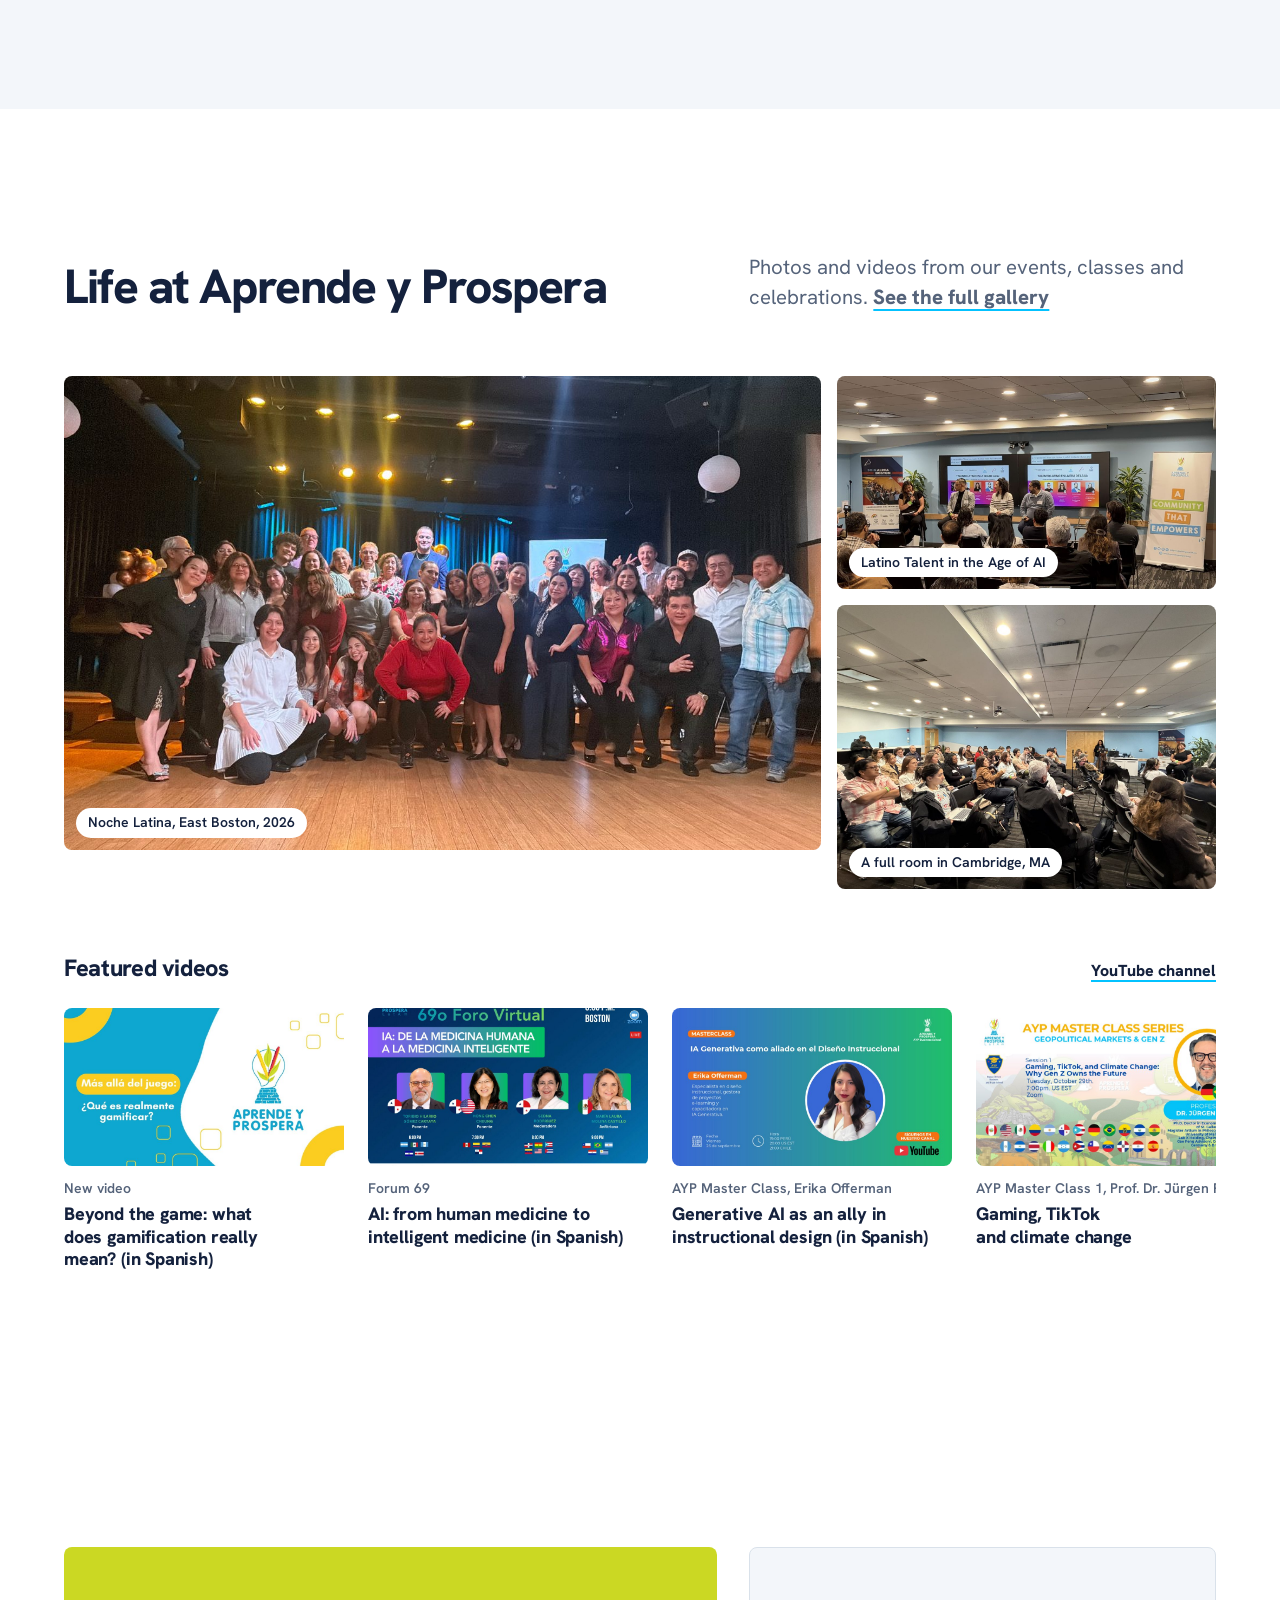
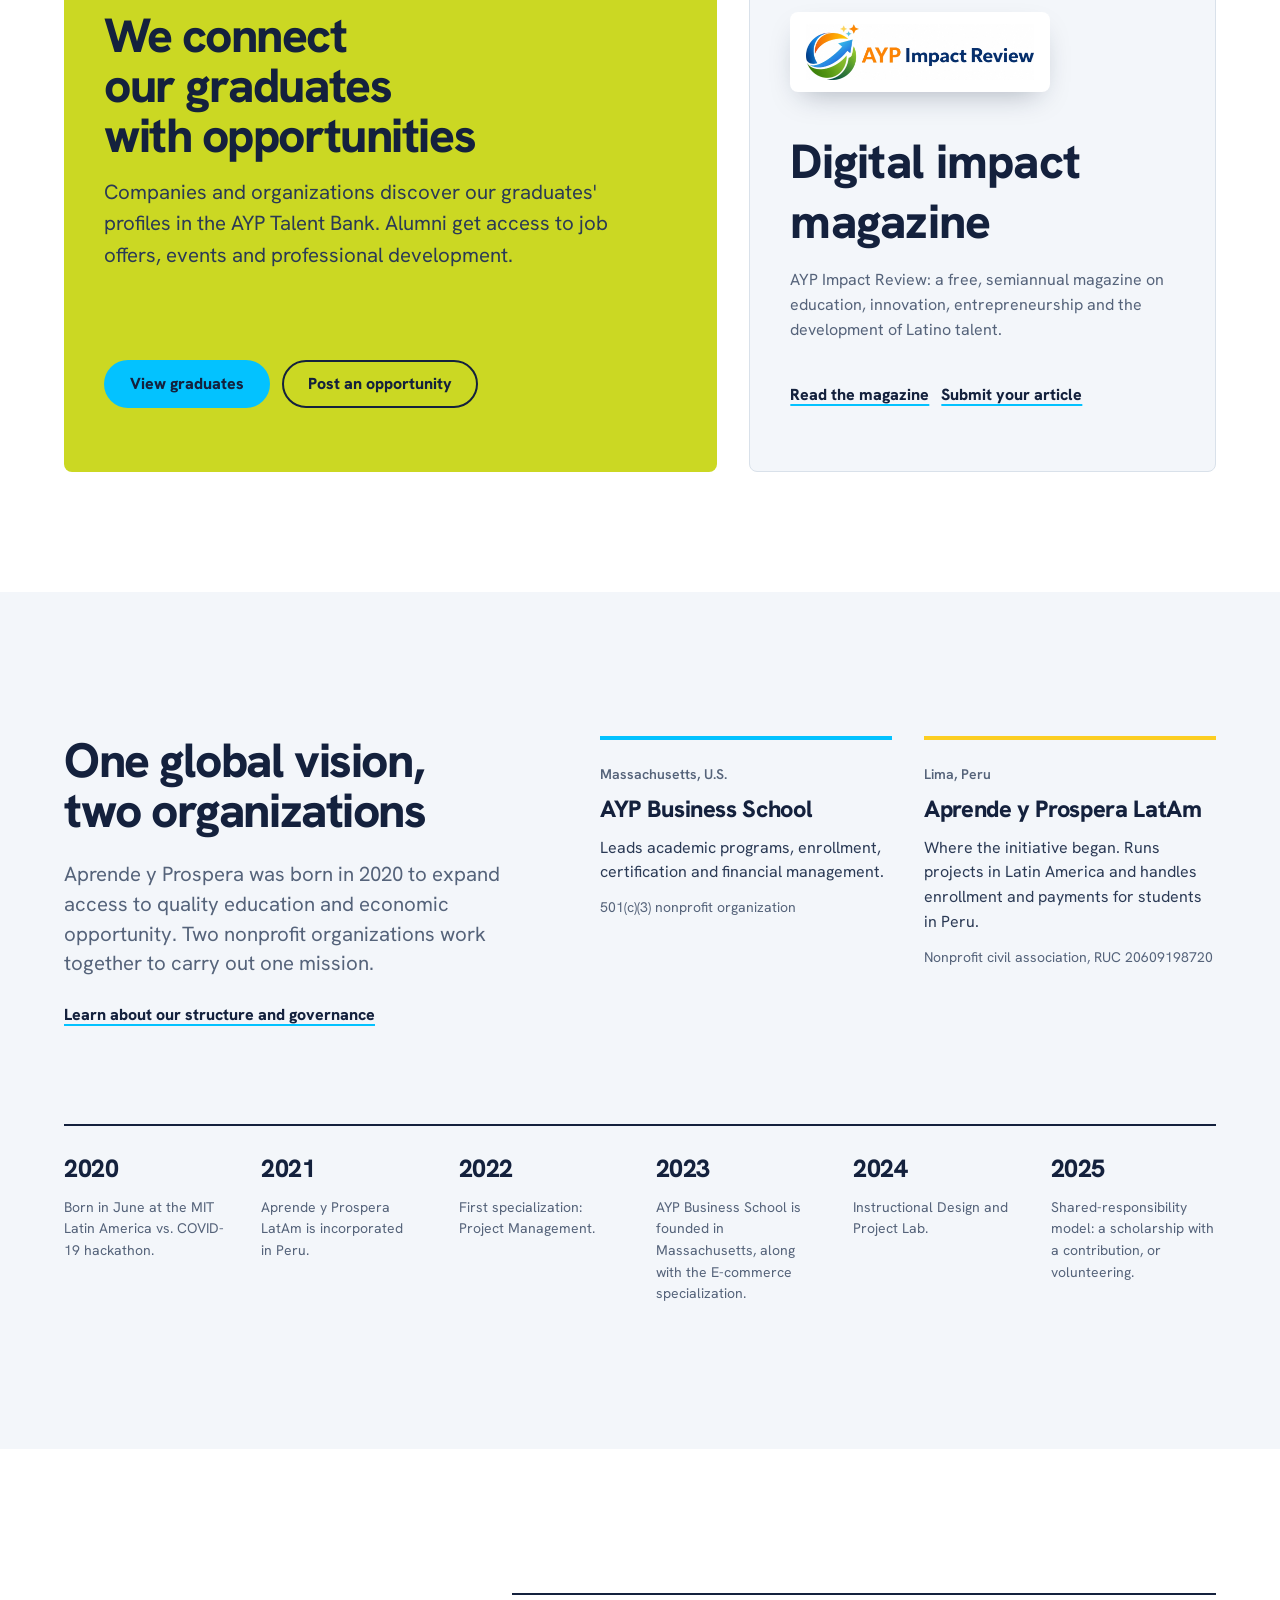
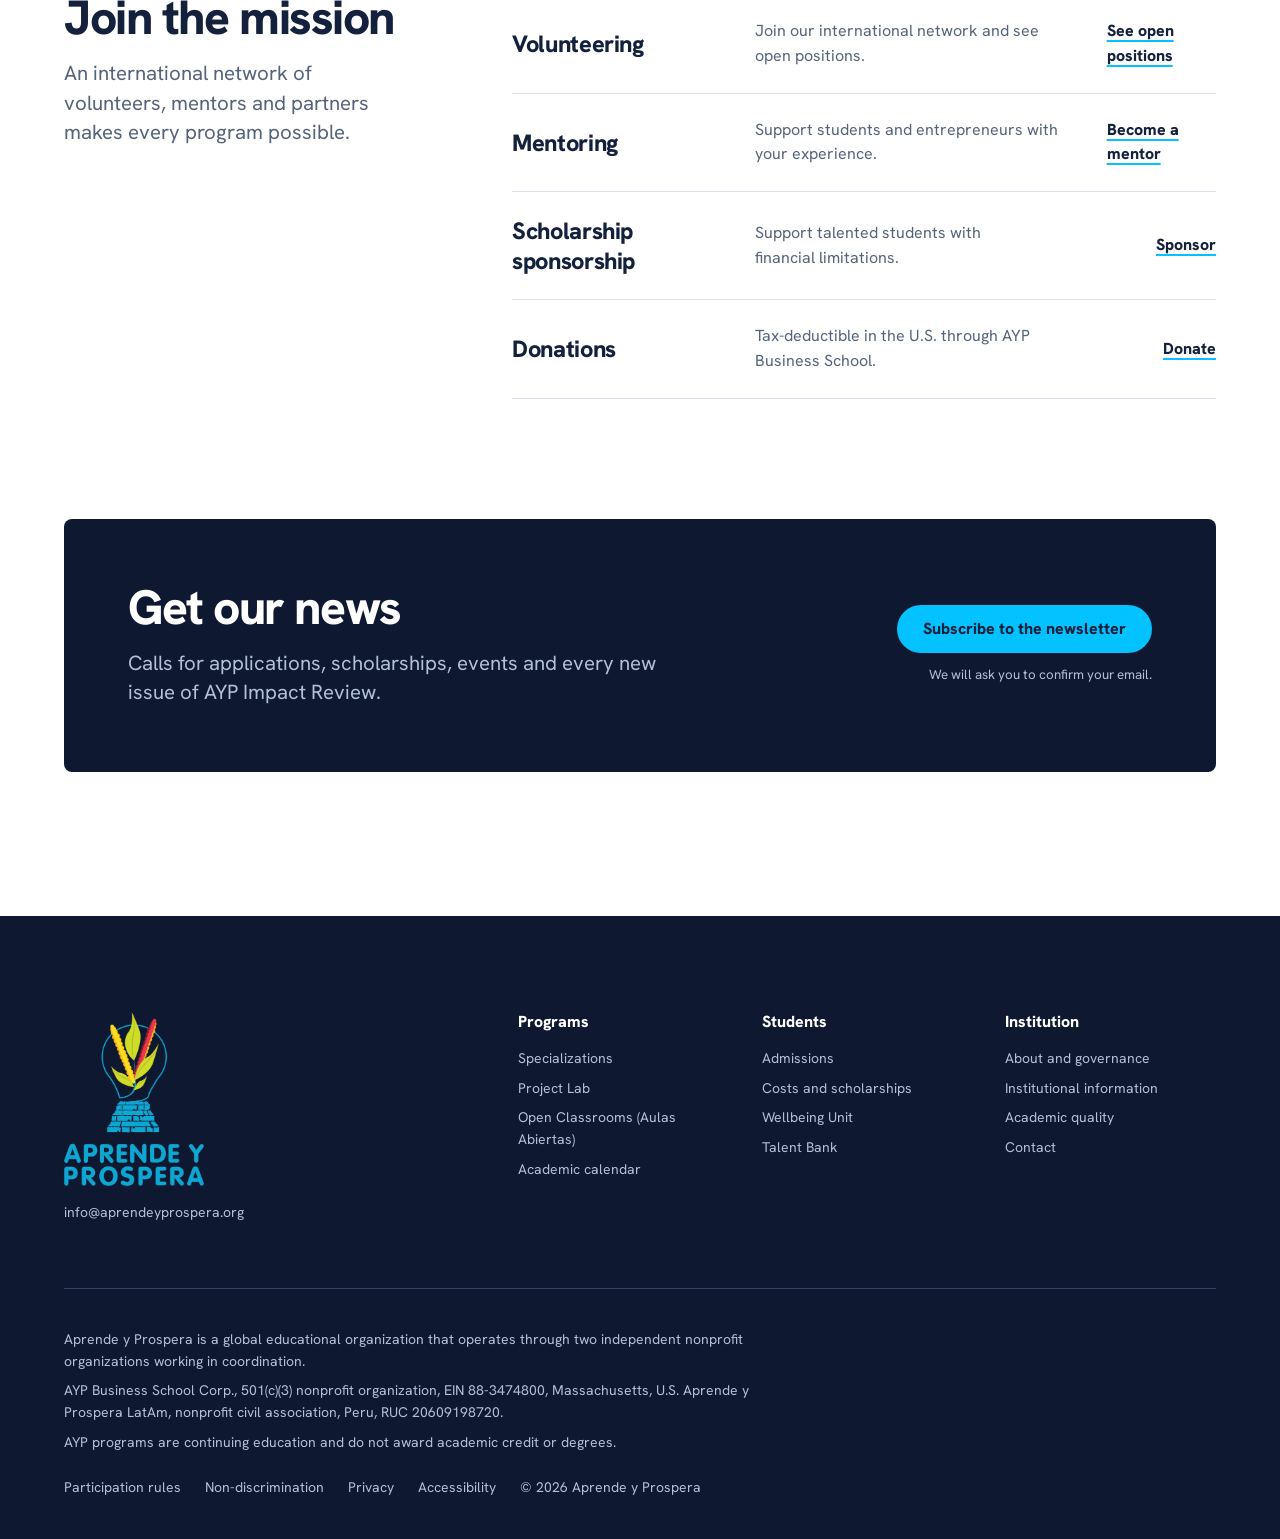
==== commit f5d453bb: "Quita el enlace de video institucional de la portada Co-Authored-By: Claude Opus 5.5 <noreply@anthro" ====
--- a/en/index.html
+++ b/en/index.html
@@ -102,7 +102,7 @@
 .hero .actions { margin-top: var(--space-xl); }
 .hero-visual { position: relative; display: block; aspect-ratio: 4 / 3; max-height: 560px; width: 100%; color: var(--color-night-text); border-radius: var(--radius-card); overflow: hidden; text-decoration: none; background: var(--color-night-2); }
 .hero-visual img { position: absolute; inset: 0; width: 100%; height: 100%; object-fit: cover; transition: transform var(--dur-short) var(--ease-out); }
-.hero-visual:hover img { transform: scale(1.02); }
+
 .hero-visual .play { position: absolute; left: var(--space-lg); bottom: var(--space-lg); display: flex; align-items: center; gap: var(--space-sm); background: var(--color-paper); color: var(--color-ink); border-radius: var(--radius-pill); padding: var(--space-xs) var(--space-lg) var(--space-xs) var(--space-xs); font-weight: 800; }
 .hero-visual .play i { display: grid; place-items: center; width: 40px; height: 40px; border-radius: 50%; background: var(--color-accent); }
 .hero-visual .play svg { width: 16px; height: 16px; fill: var(--color-ink); margin-left: var(--space-3xs); }
@@ -325,10 +325,9 @@
         <a class="btn btn-secondary" href="admissions.html#costos">Costs and scholarships</a>
       </div>
     </div>
-    <a class="hero-visual" href="https://www.youtube.com/@aprendeyprosperalatam3778">
+    <div class="hero-visual">
       <img src="../fotos/hero-talento-latino-ia.jpg" alt="Latino Talent in the Age of AI panel at Venture Café, Cambridge, with the Aprende y Prospera audience" width="1200" height="900">
-      <span class="play"><i aria-hidden="true"><svg viewBox="0 0 24 24"><path d="M8 5v14l11-7z"/></svg></i>Institutional video</span>
-    </a>
+    </div>
   </div>
 </section>
 
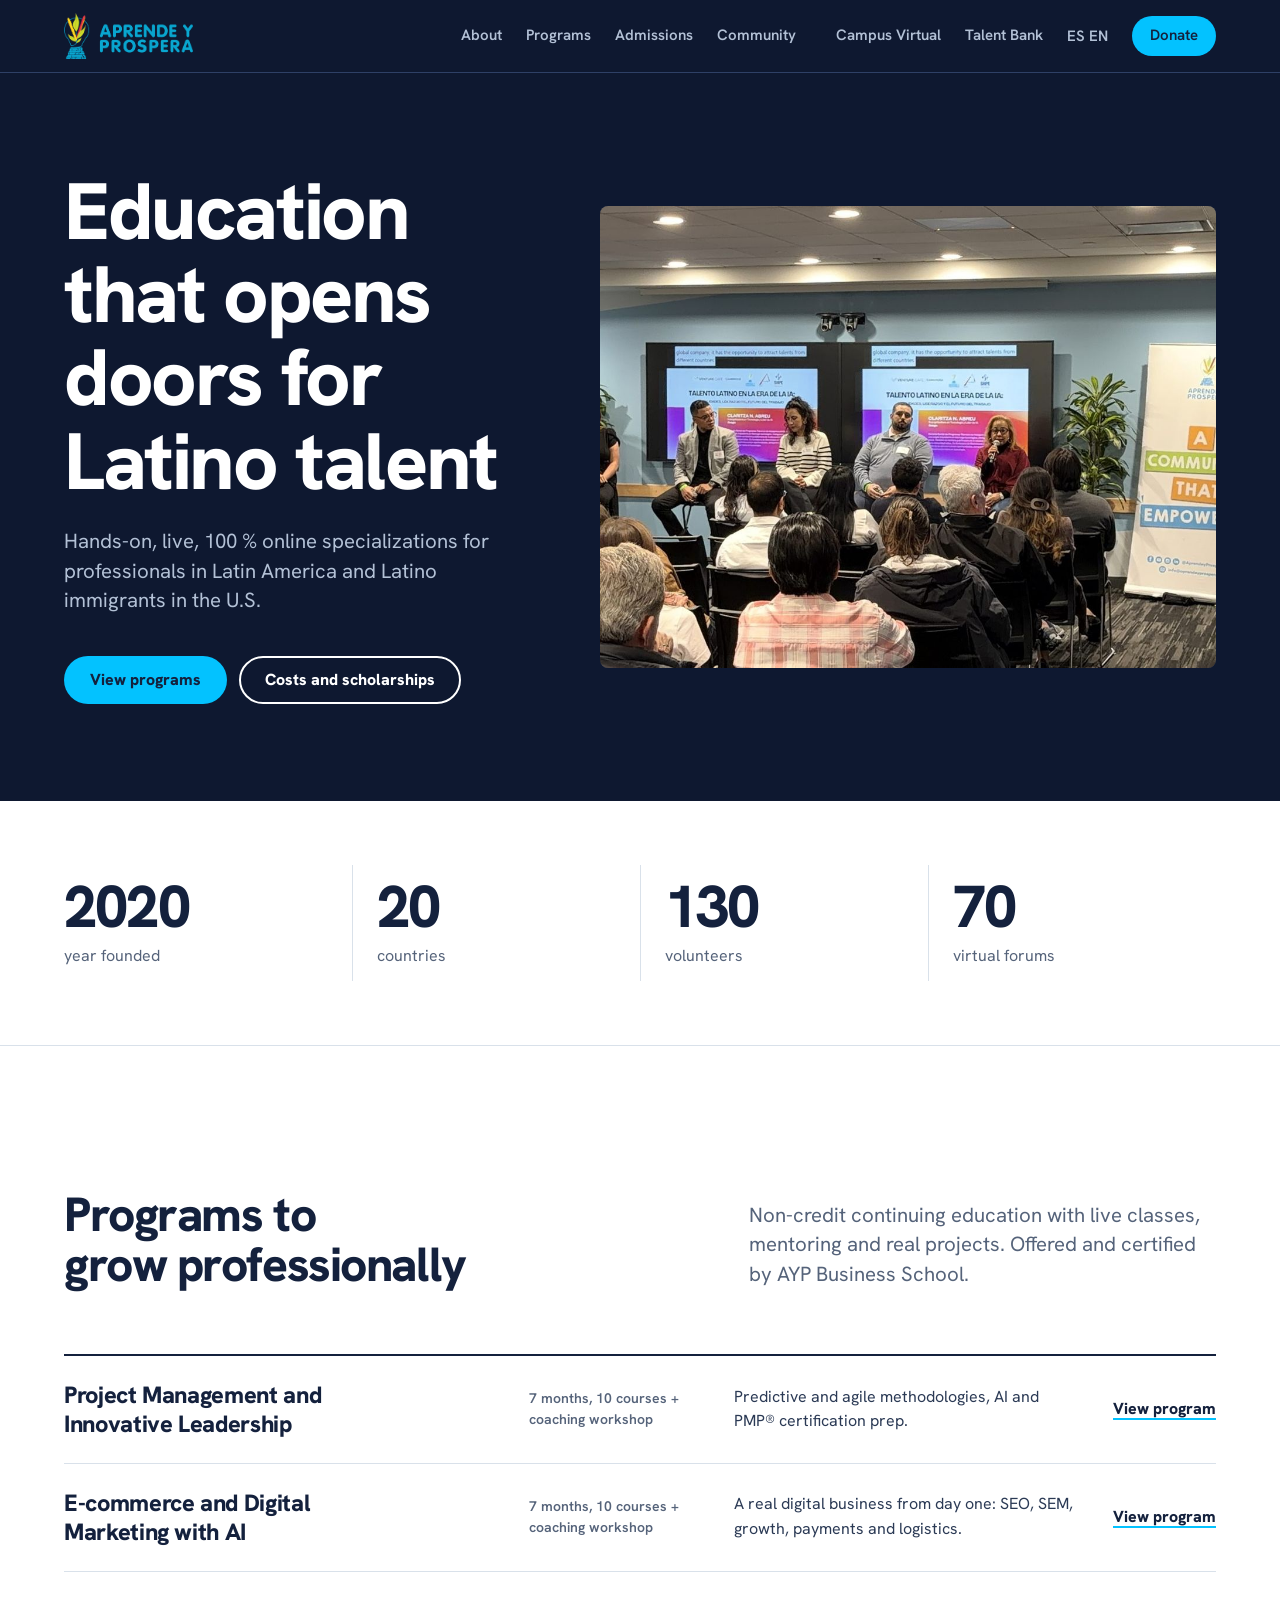
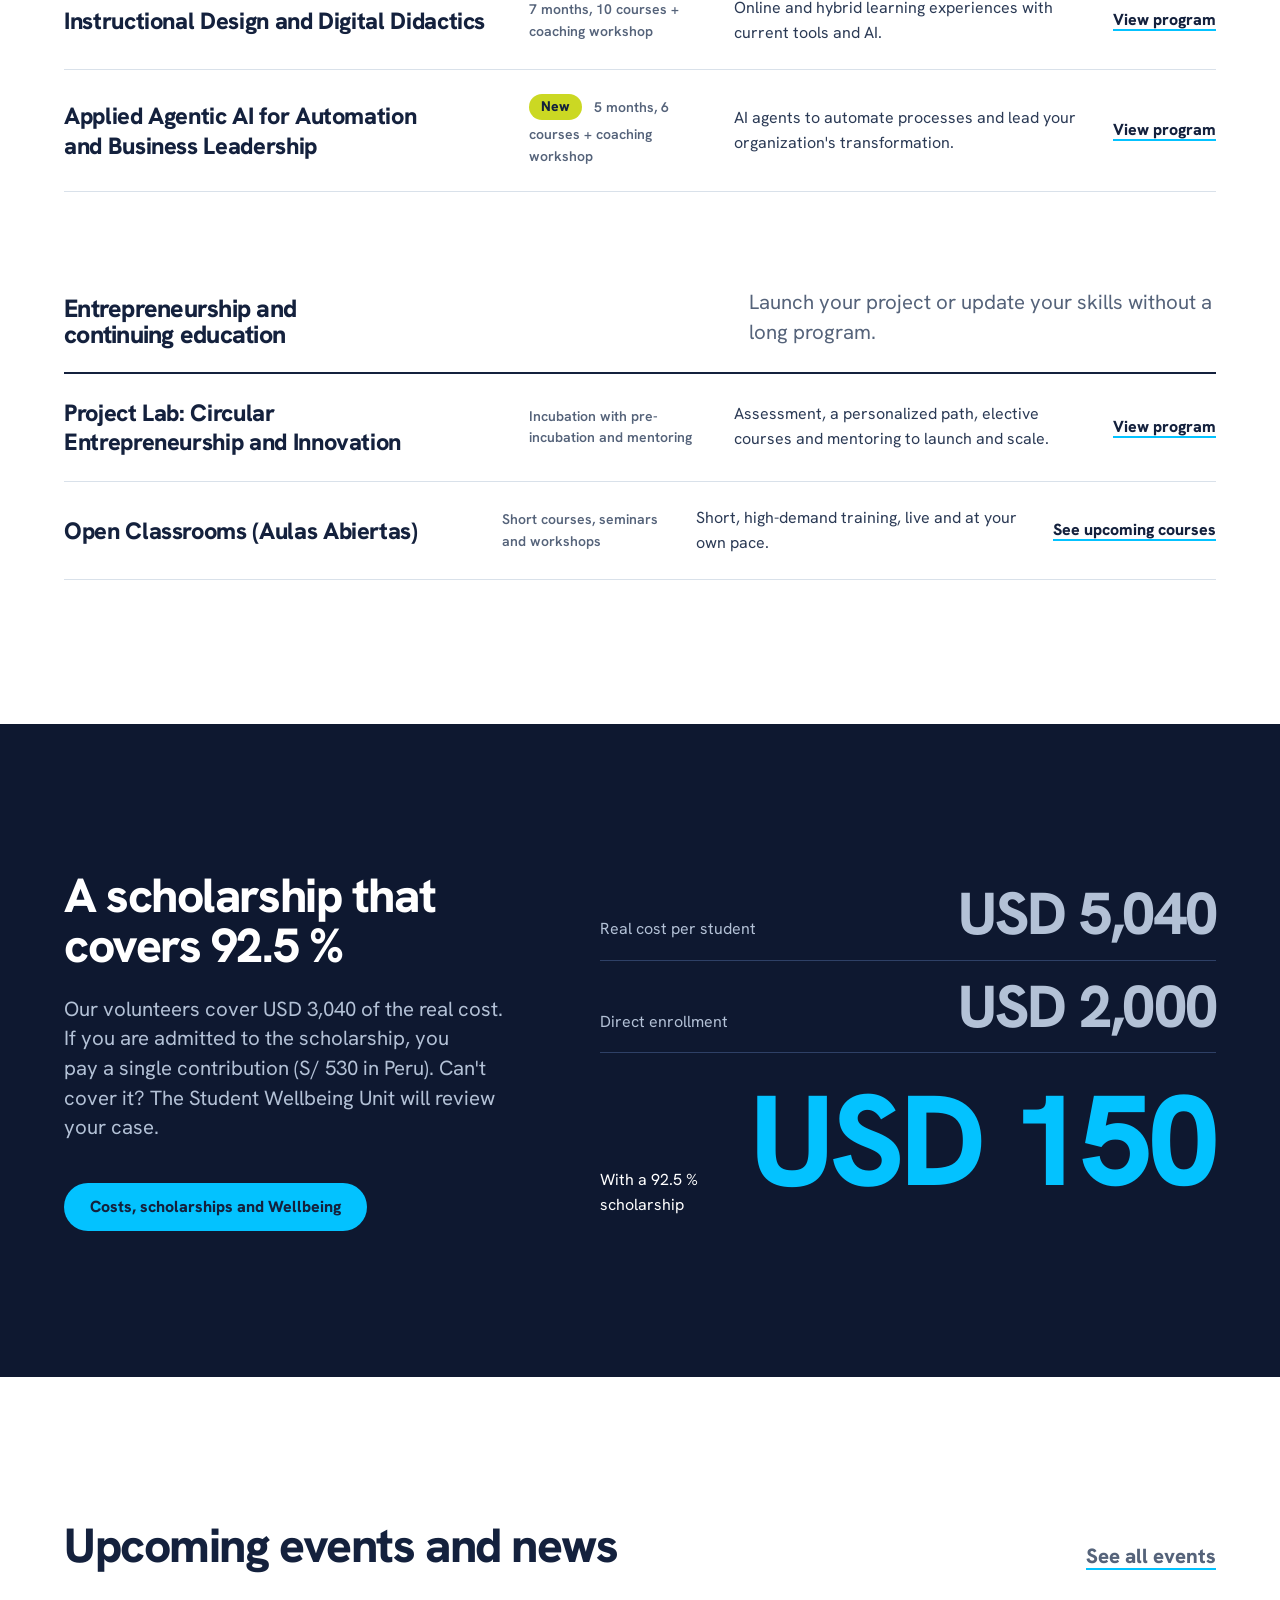
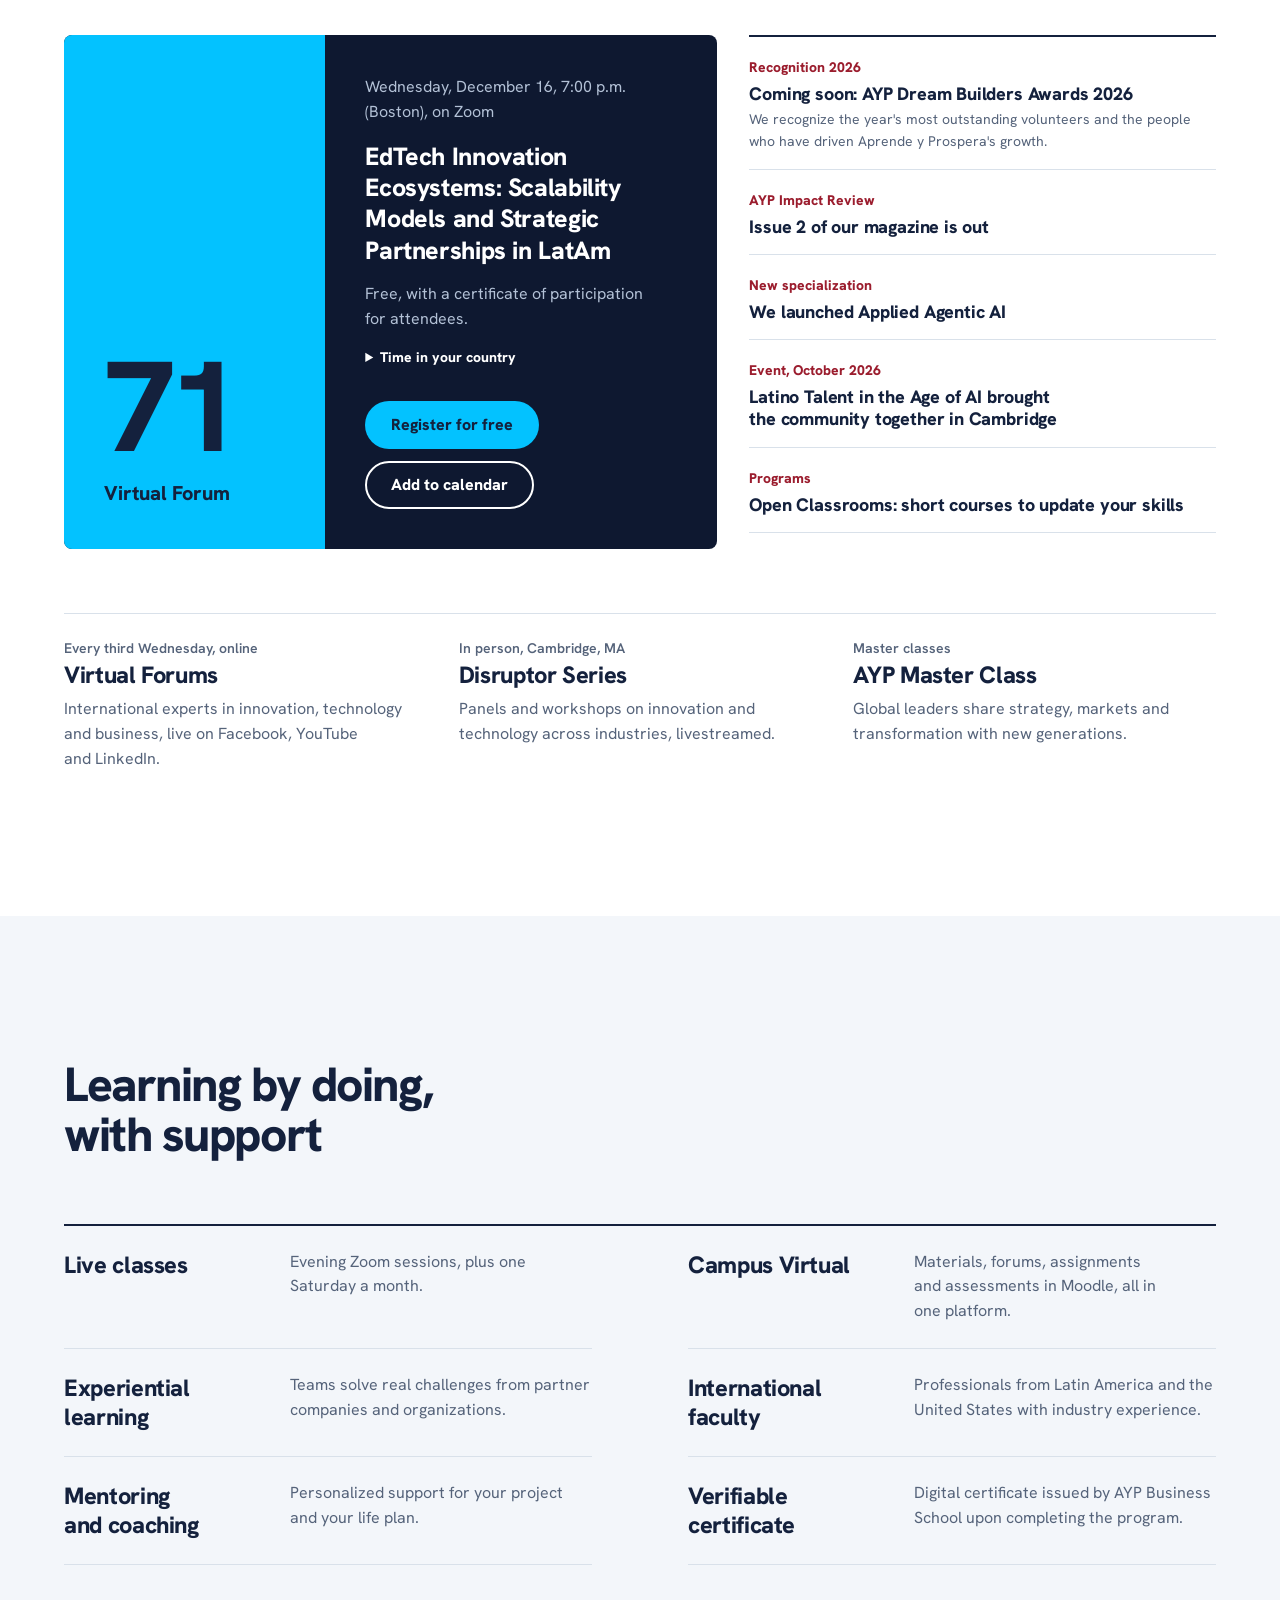
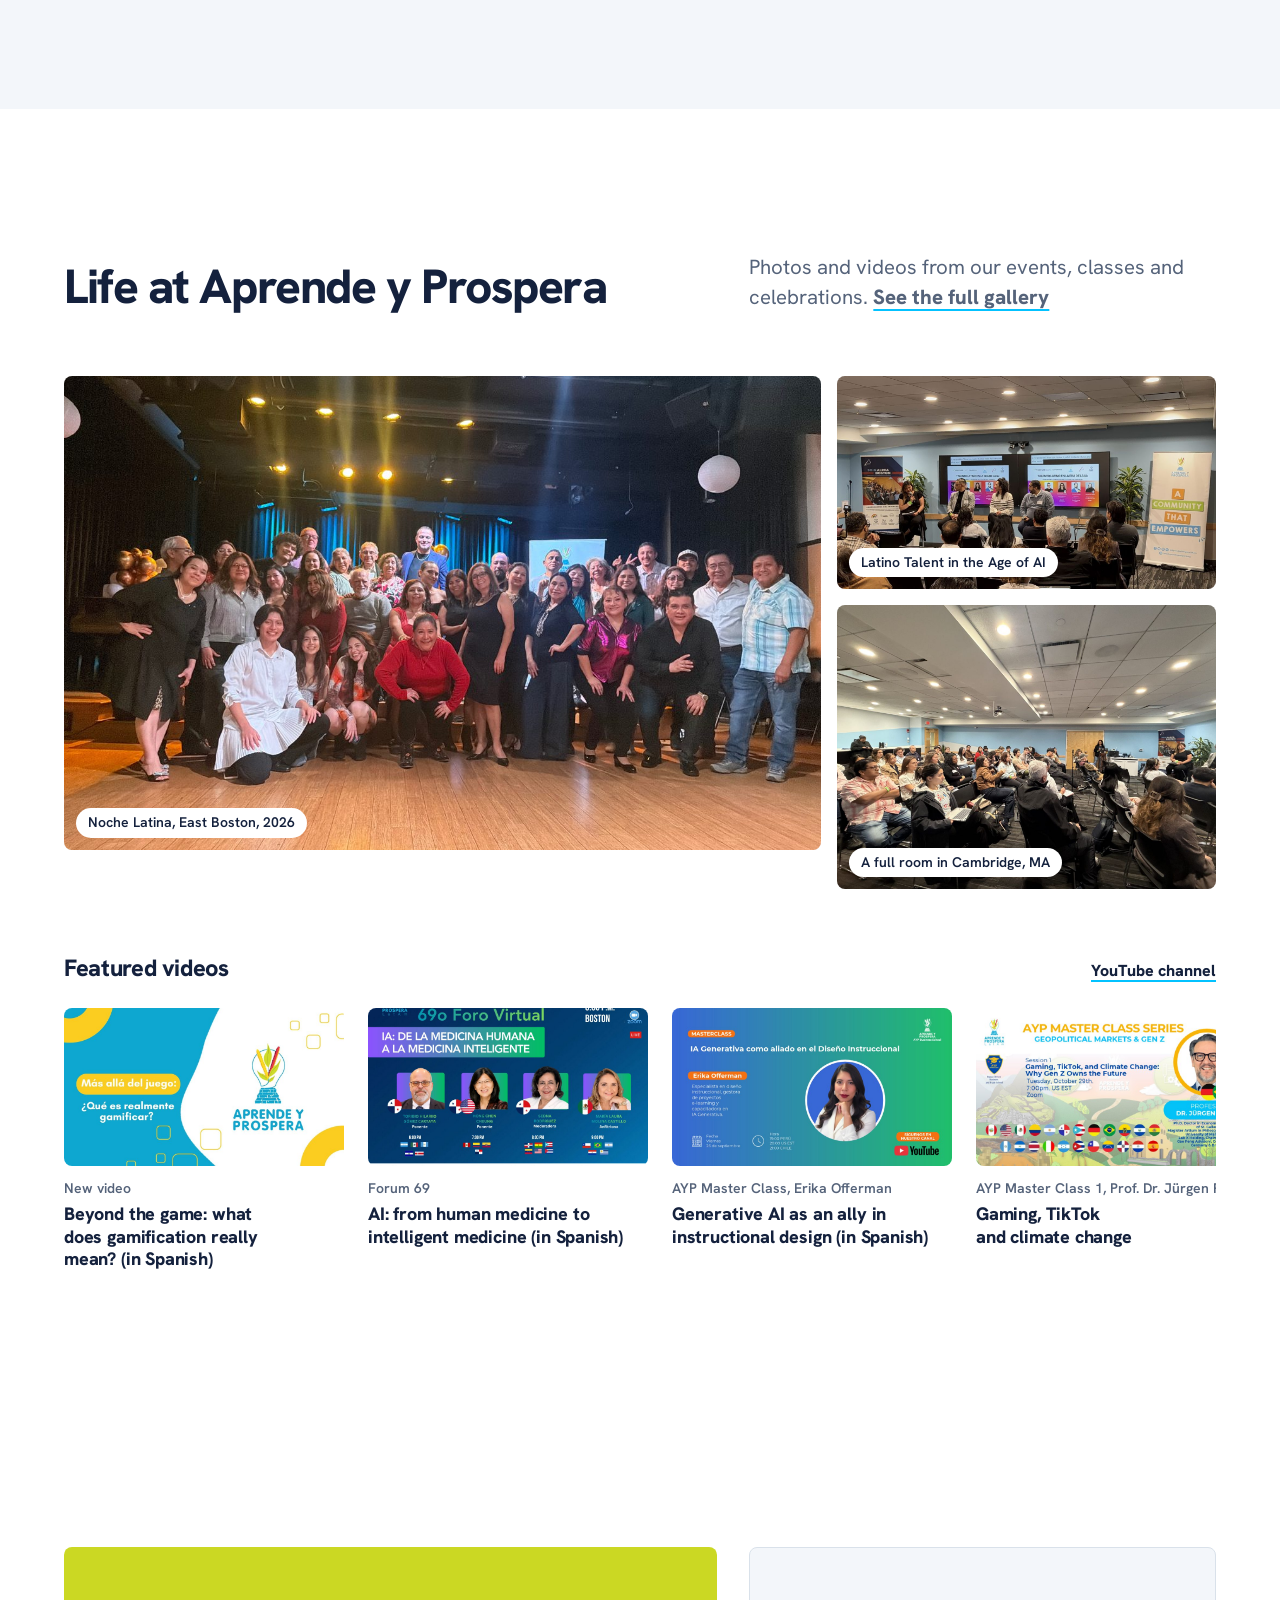
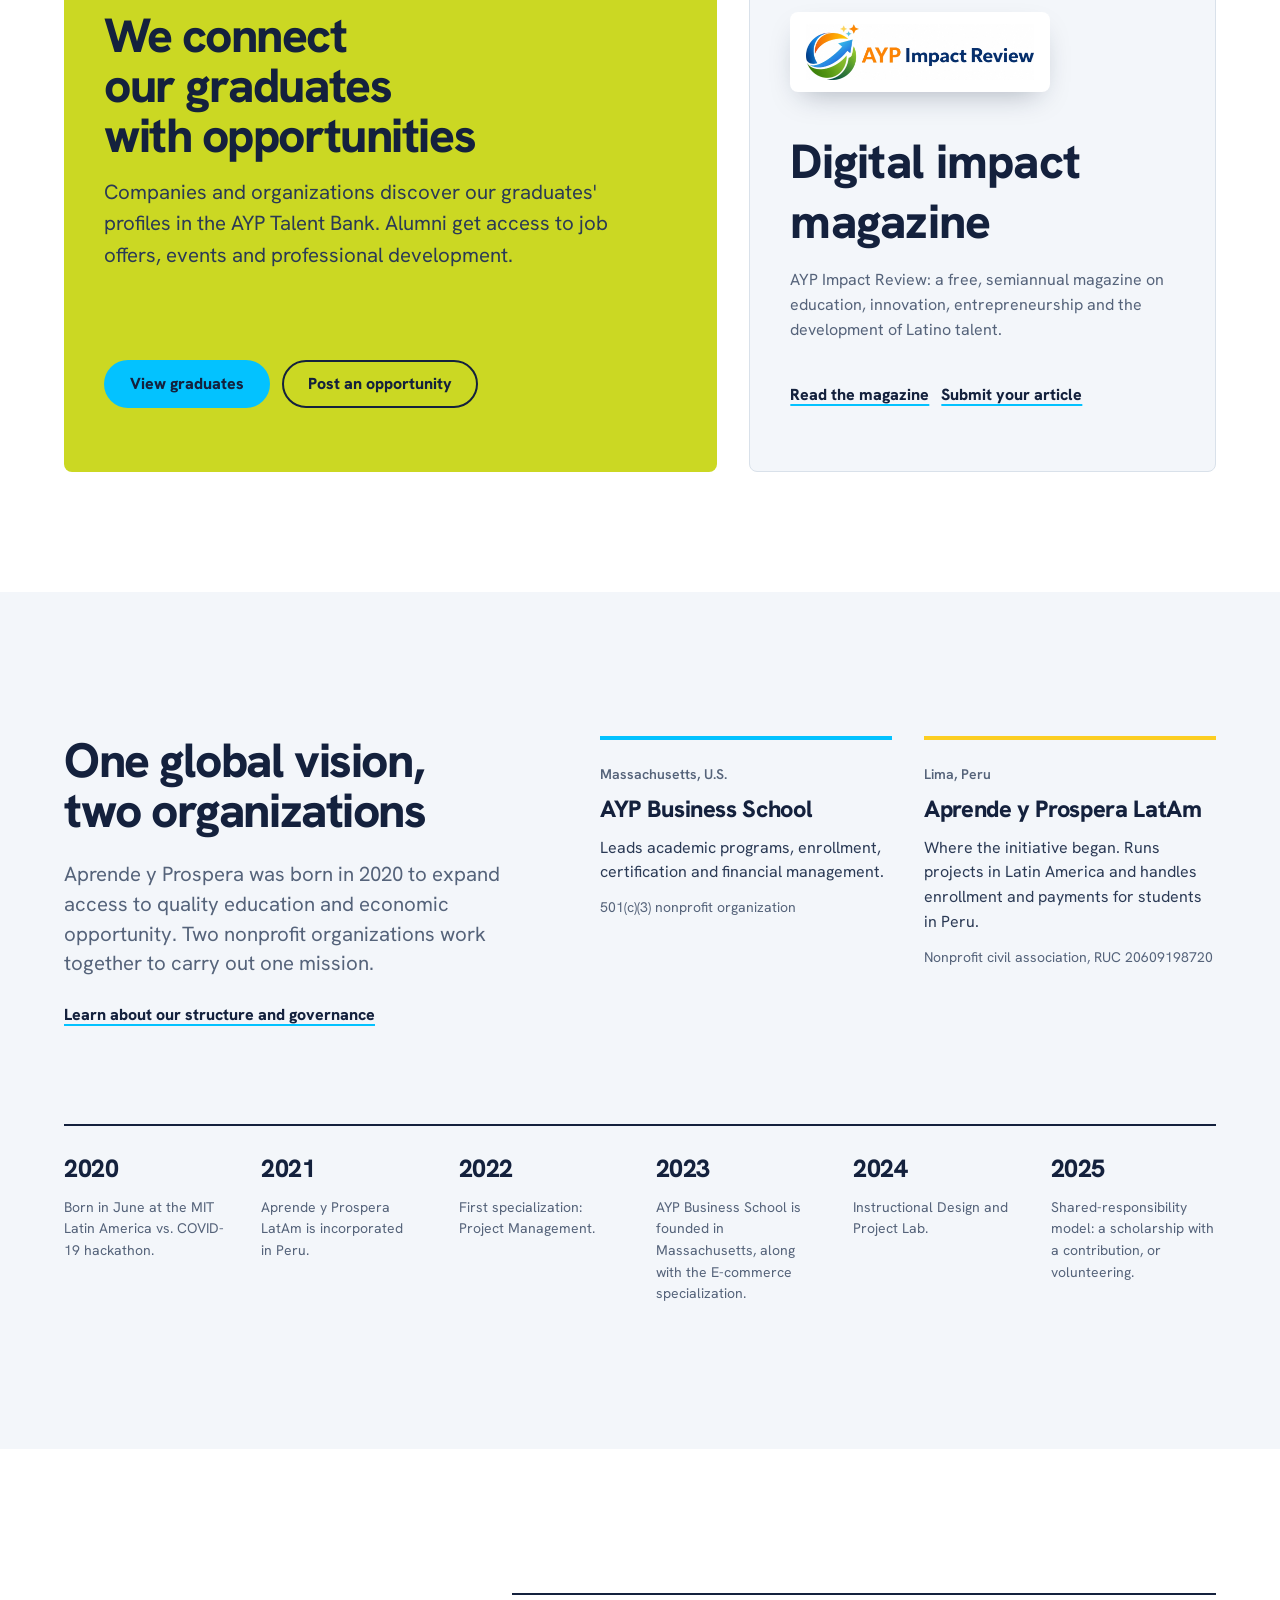
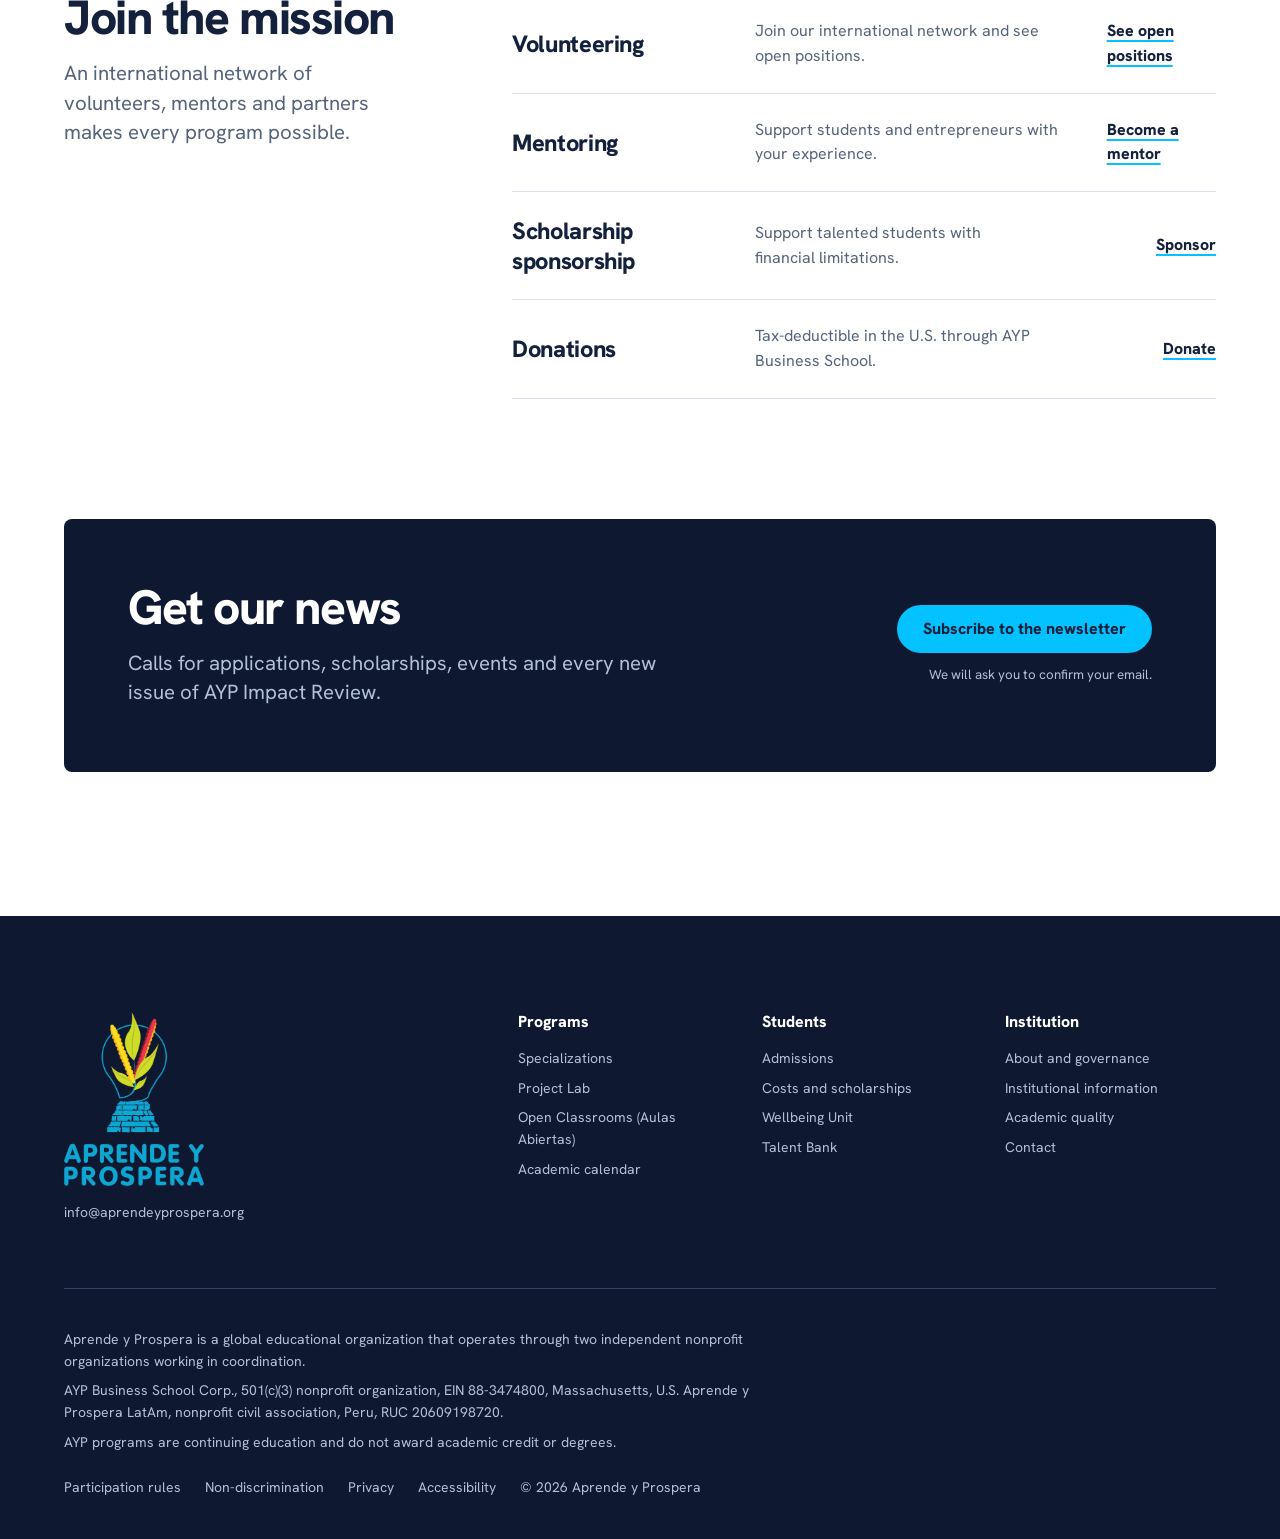
==== commit 1c160f0e: "Nuevo logo horizontal en el menú y corrige botones del menú en inglés Co-Authored-By: Claude Opus 5." ====
--- a/en/index.html
+++ b/en/index.html
@@ -77,7 +77,7 @@
 .nav { position: sticky; top: 0; z-index: var(--z-sticky-nav); background: var(--color-night); color: var(--color-night-text); border-bottom: var(--rule-hair) solid var(--color-night-rule); }
 .nav .container { display: flex; align-items: center; gap: var(--space-xl); min-height: 72px; }
 .brand { display: flex; align-items: center; gap: var(--space-sm); text-decoration: none; font-weight: 800; font-size: 1.125rem; letter-spacing: -0.01em; }
-.brand img { width: 34px; height: 34px; object-fit: contain; }
+.brand img { width: auto; height: 46px; display: block; }
 .nav-links { display: flex; gap: var(--space-lg); margin-left: auto; }
 .nav-links a, .nav-util a, .nav-util span { text-decoration: none; font-weight: 600; font-size: 0.9375rem; color: var(--color-night-muted); padding: var(--space-xs) 0; transition: color var(--dur-micro) var(--ease-out); }
 .nav-links a:hover, .nav-util a:hover { color: var(--color-night-text); }
@@ -284,7 +284,7 @@
 
 <header class="nav night">
   <div class="container">
-    <a class="brand" href="index.html"><img src="../mark.png" alt="" width="34" height="34">Aprende y Prospera</a>
+    <a class="brand" href="index.html"><img src="../logo-horizontal.png" alt="Aprende y Prospera" width="141" height="50"></a>
     <nav class="nav-links" aria-label="Main">
       <a href="about.html">About</a>
       <a href="programs.html">Programs</a>
@@ -295,20 +295,19 @@
       <a href="https://virtual.aprendeyprospera.org">Campus Virtual</a>
       <a href="https://bancodetalento-ayp.softr.app/">Talent Bank</a>
       <p class="lang" aria-label="Language"><a href="../index.html" lang="es" hreflang="es">ES</a> <span aria-current="true">EN</span></p>
-      <a class="btn btn-primary" href="https://www.paypal.com/ncp/payment/AY6MTS8NQ4TKE">EN</a>
+      <a class="btn btn-primary" href="https://www.paypal.com/ncp/payment/AY6MTS8NQ4TKE">Donate</a>
     </div>
     <details class="menu">
-      <summary>Donate</summary>
+      <summary>Menu</summary>
       <div class="menu-panel">
         <a href="../index.html" lang="es" hreflang="es">Español</a>
-        <a href="en/index.html" lang="en" hreflang="en">Menu</a>
         <a href="about.html">About</a>
         <a href="programs.html">Programs</a>
         <a href="admissions.html">Admissions</a>
         <a href="community.html">Community</a>
         <a href="https://virtual.aprendeyprospera.org">Campus Virtual</a>
         <a href="https://bancodetalento-ayp.softr.app/">Talent Bank</a>
-        <a href="https://www.paypal.com/ncp/payment/AY6MTS8NQ4TKE">EN</a>
+        <a href="https://www.paypal.com/ncp/payment/AY6MTS8NQ4TKE">Donate</a>
       </div>
     </details>
   </div>
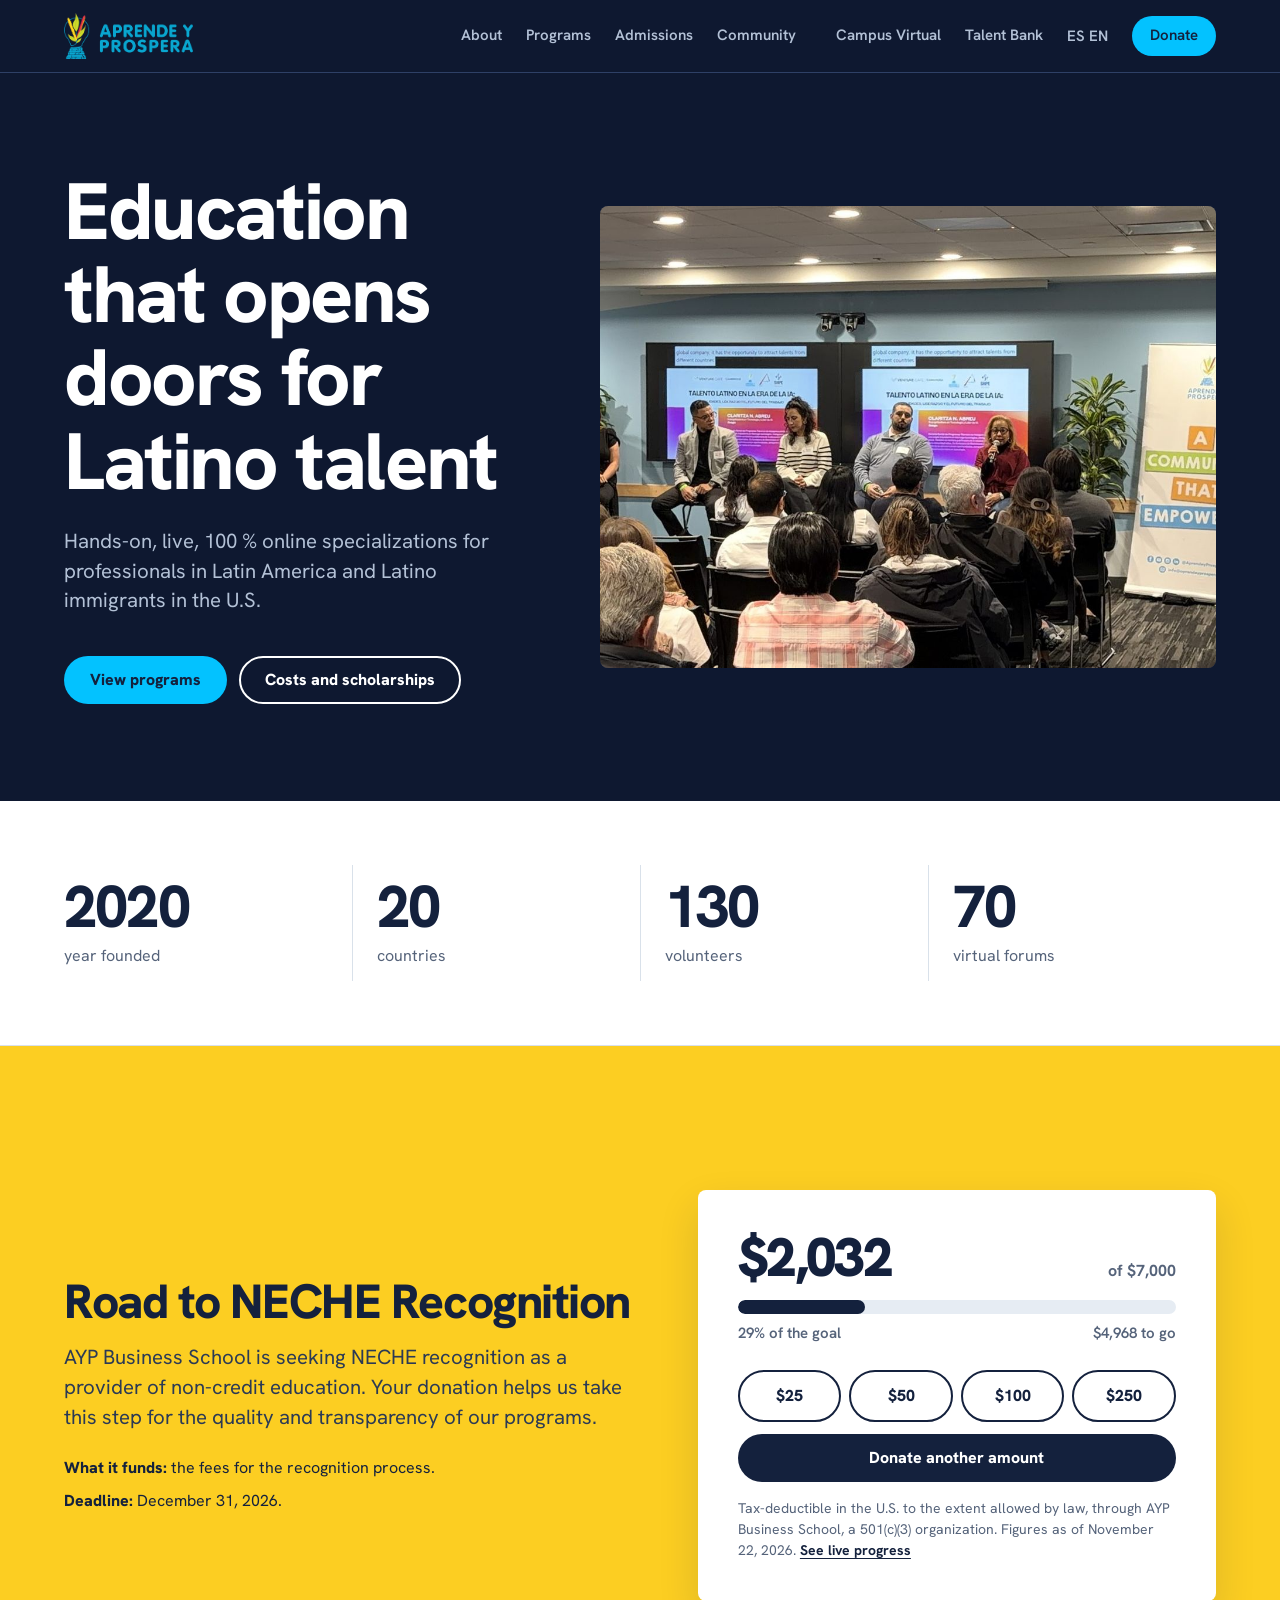
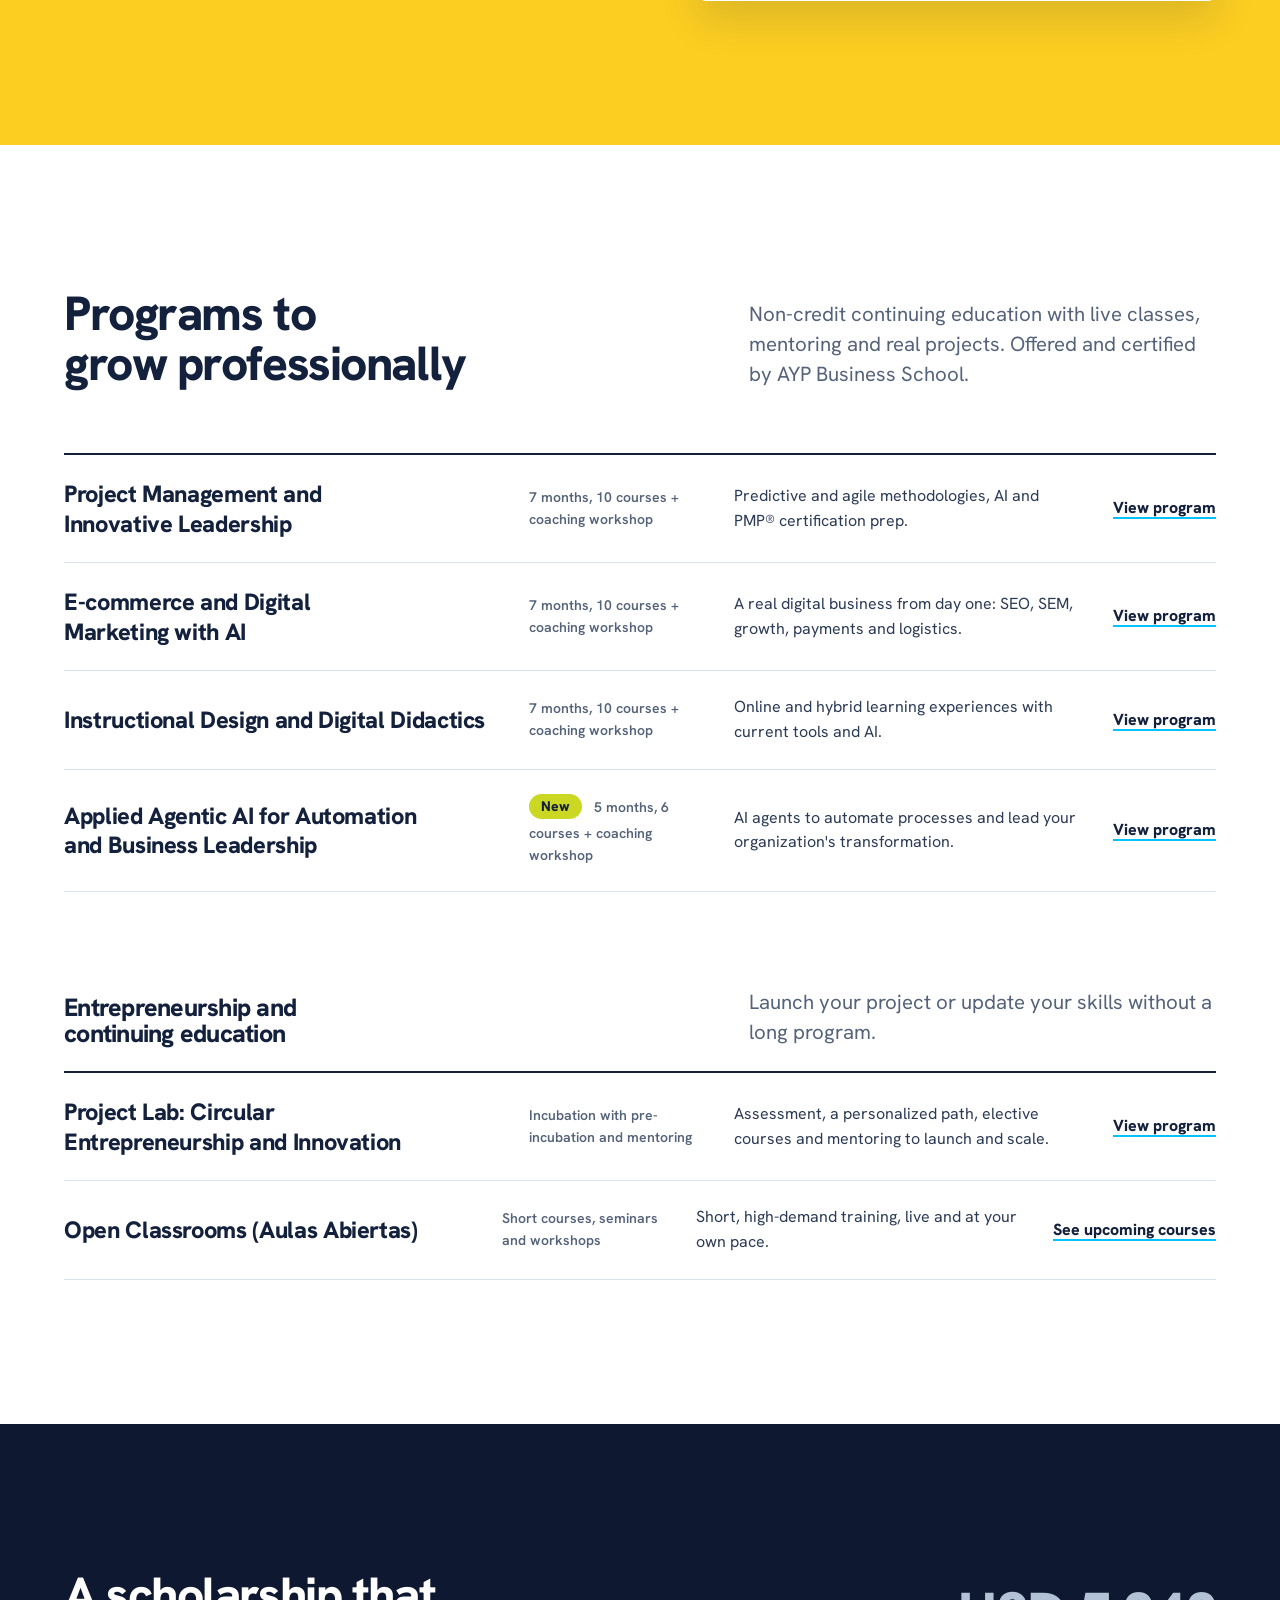
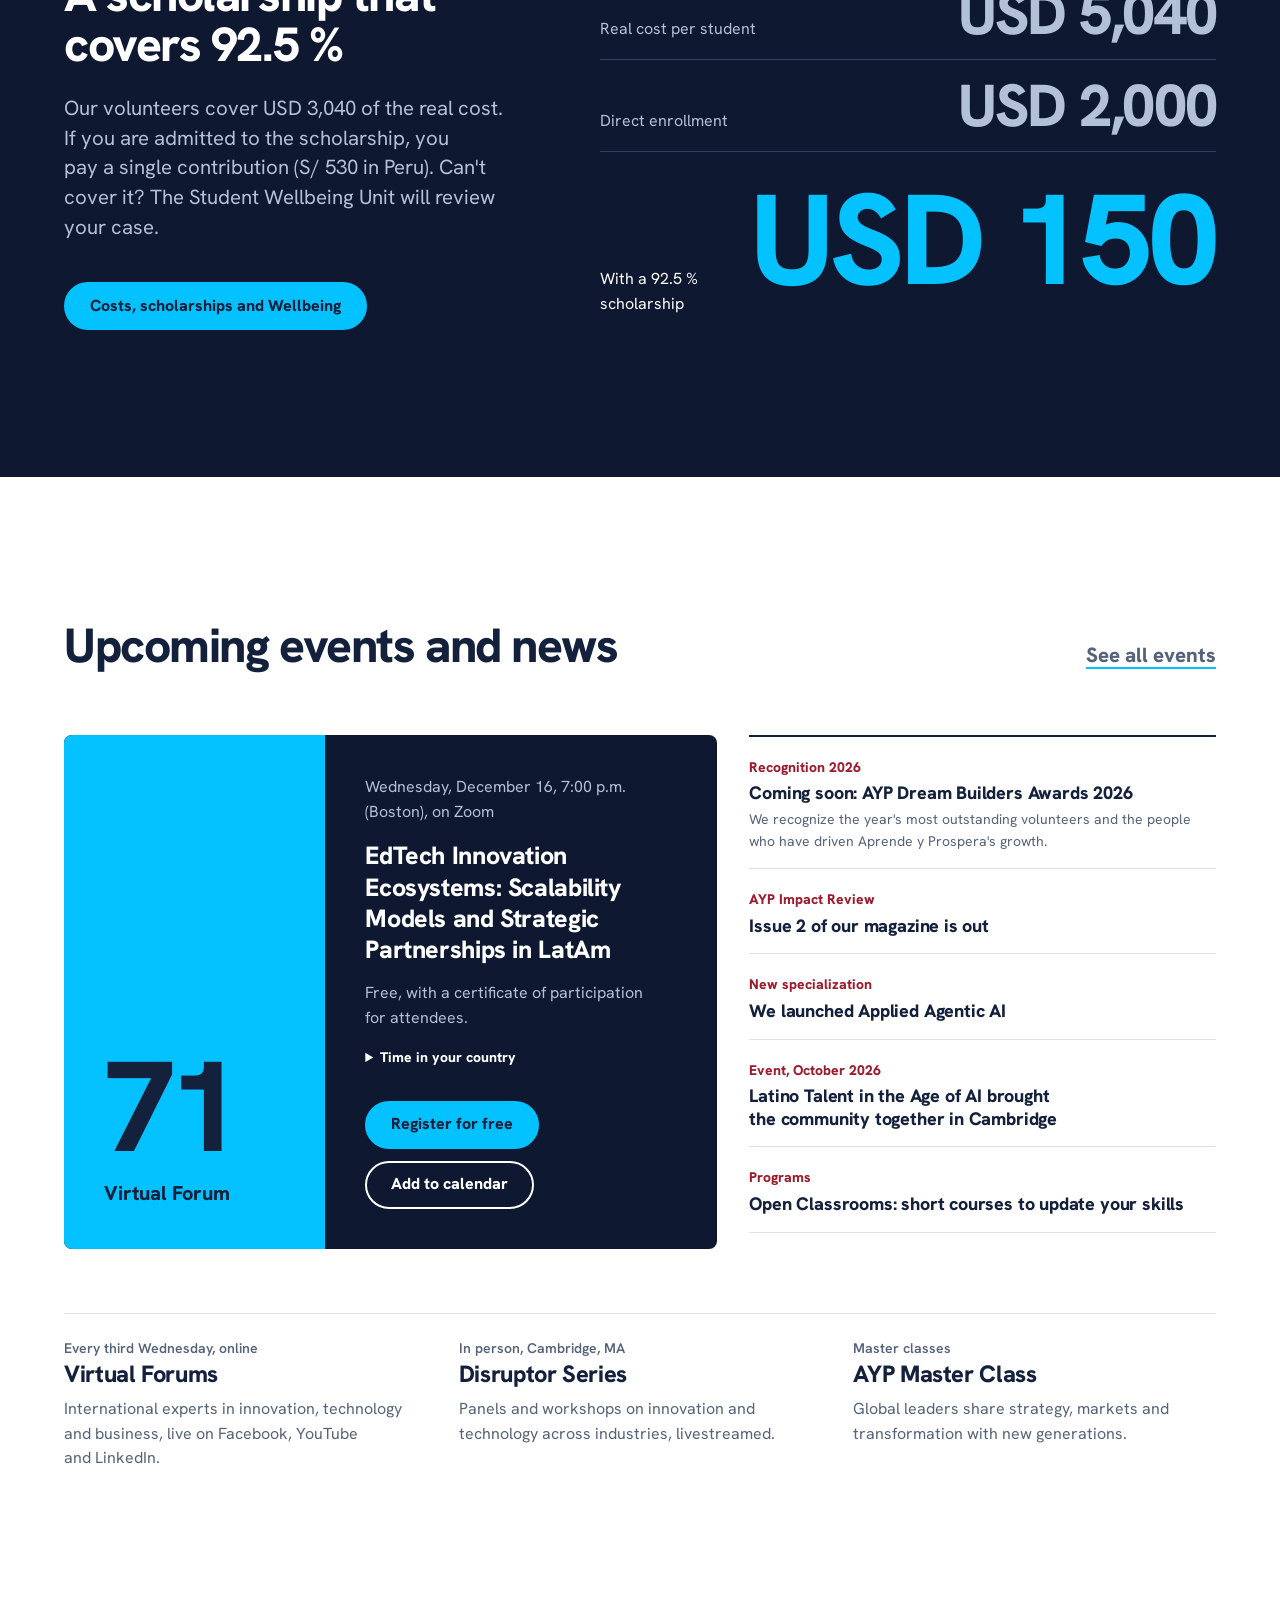
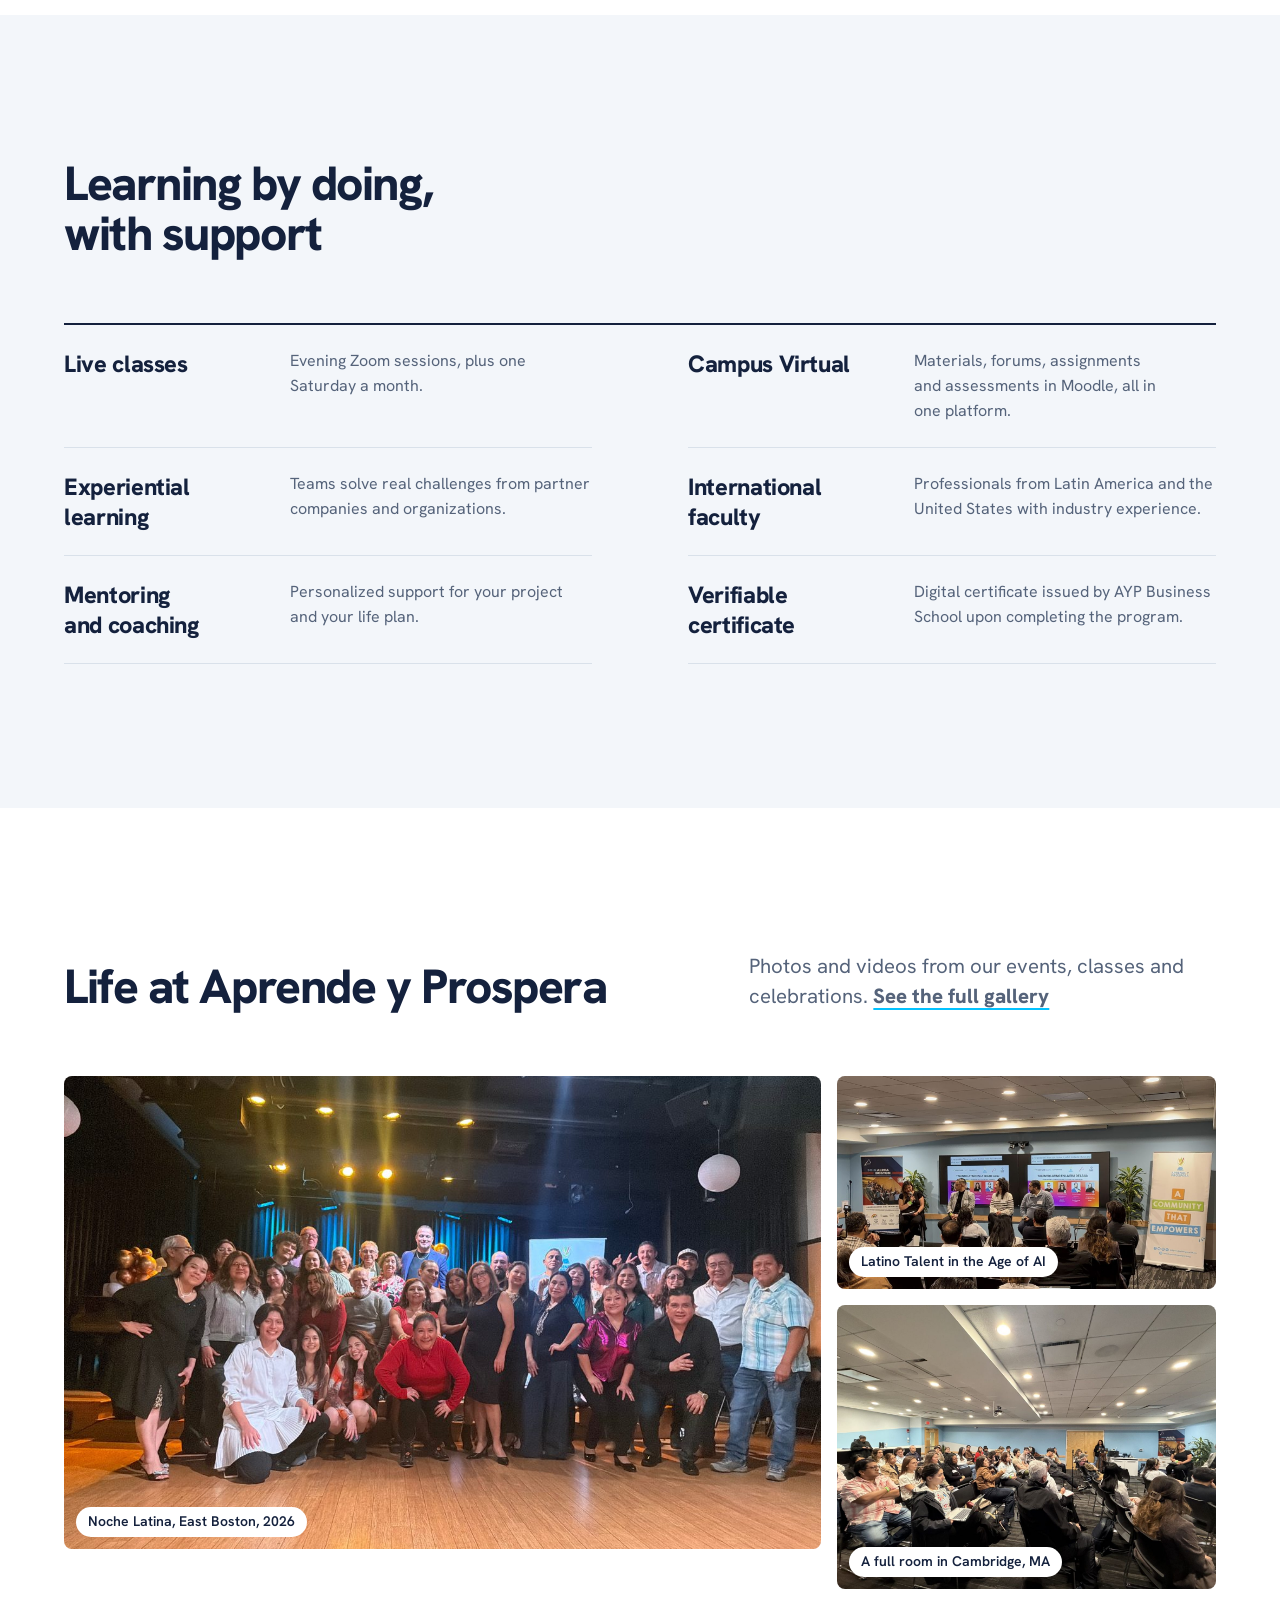
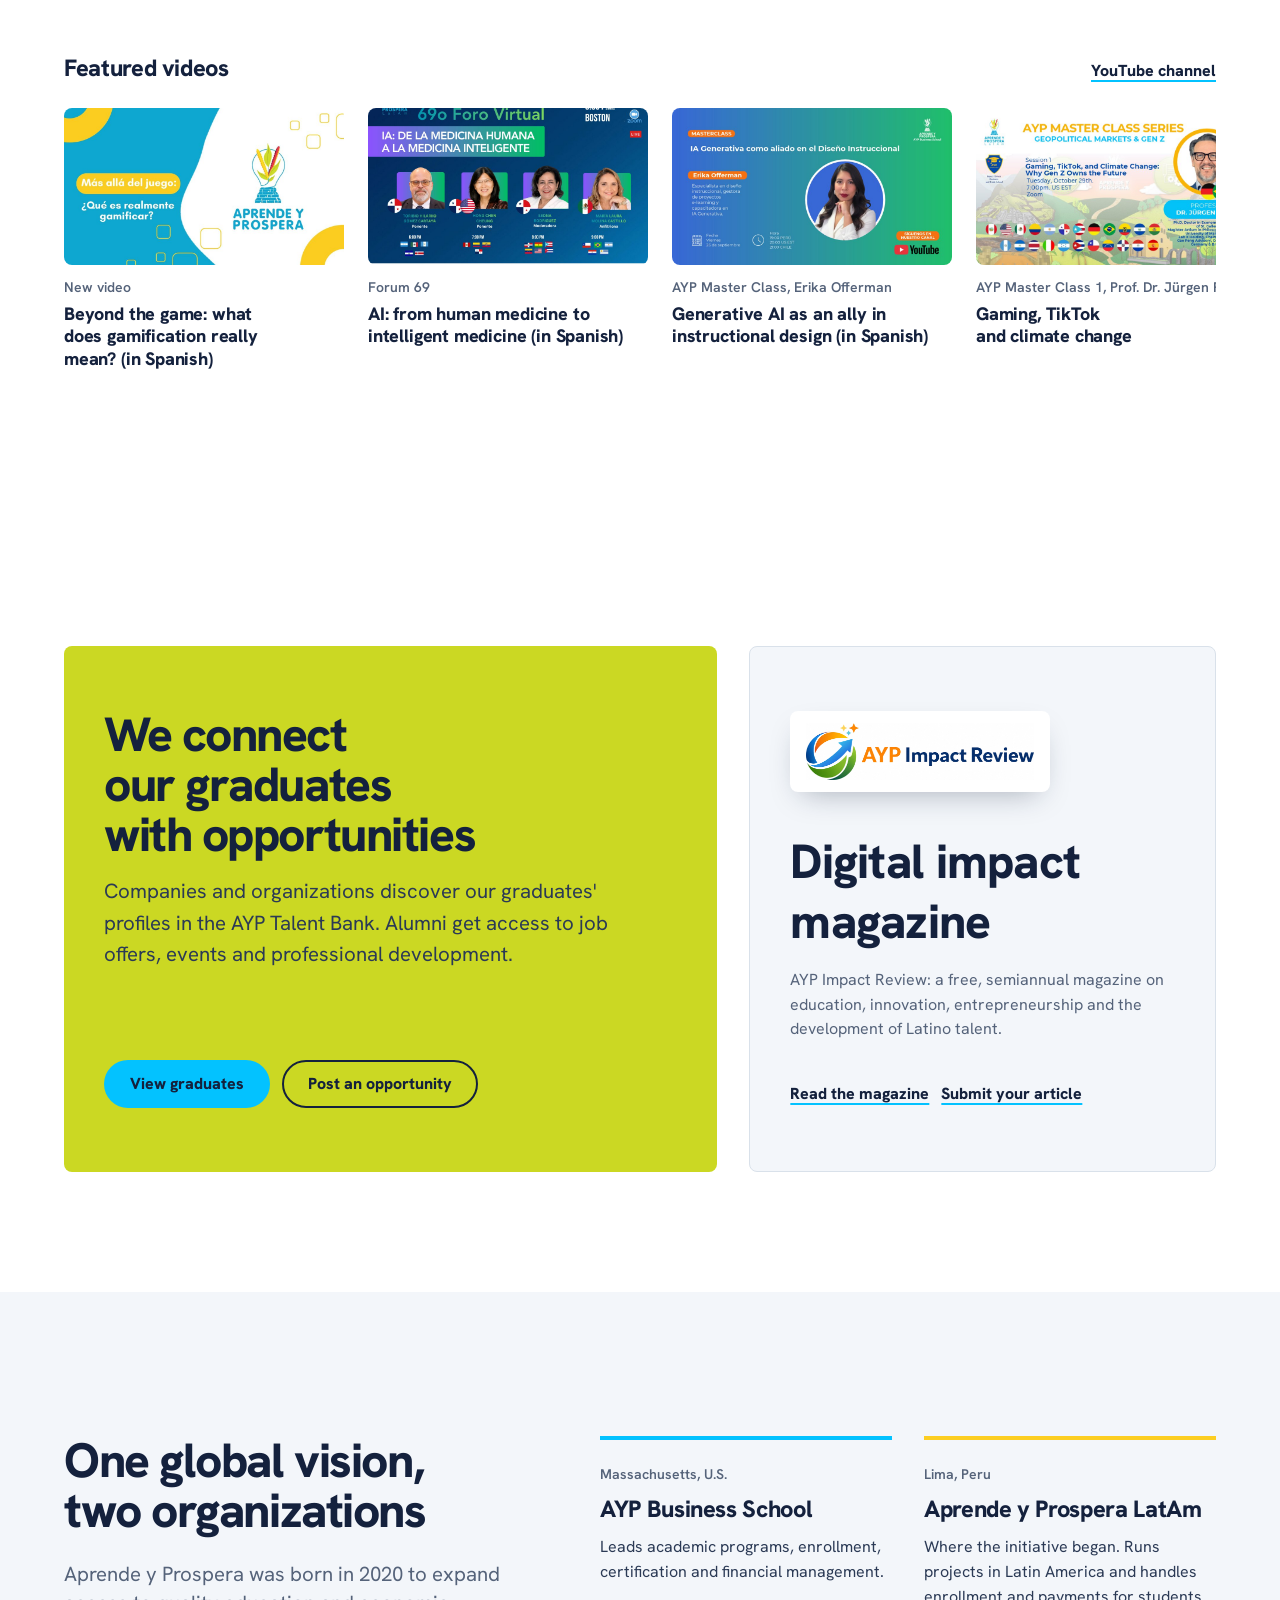
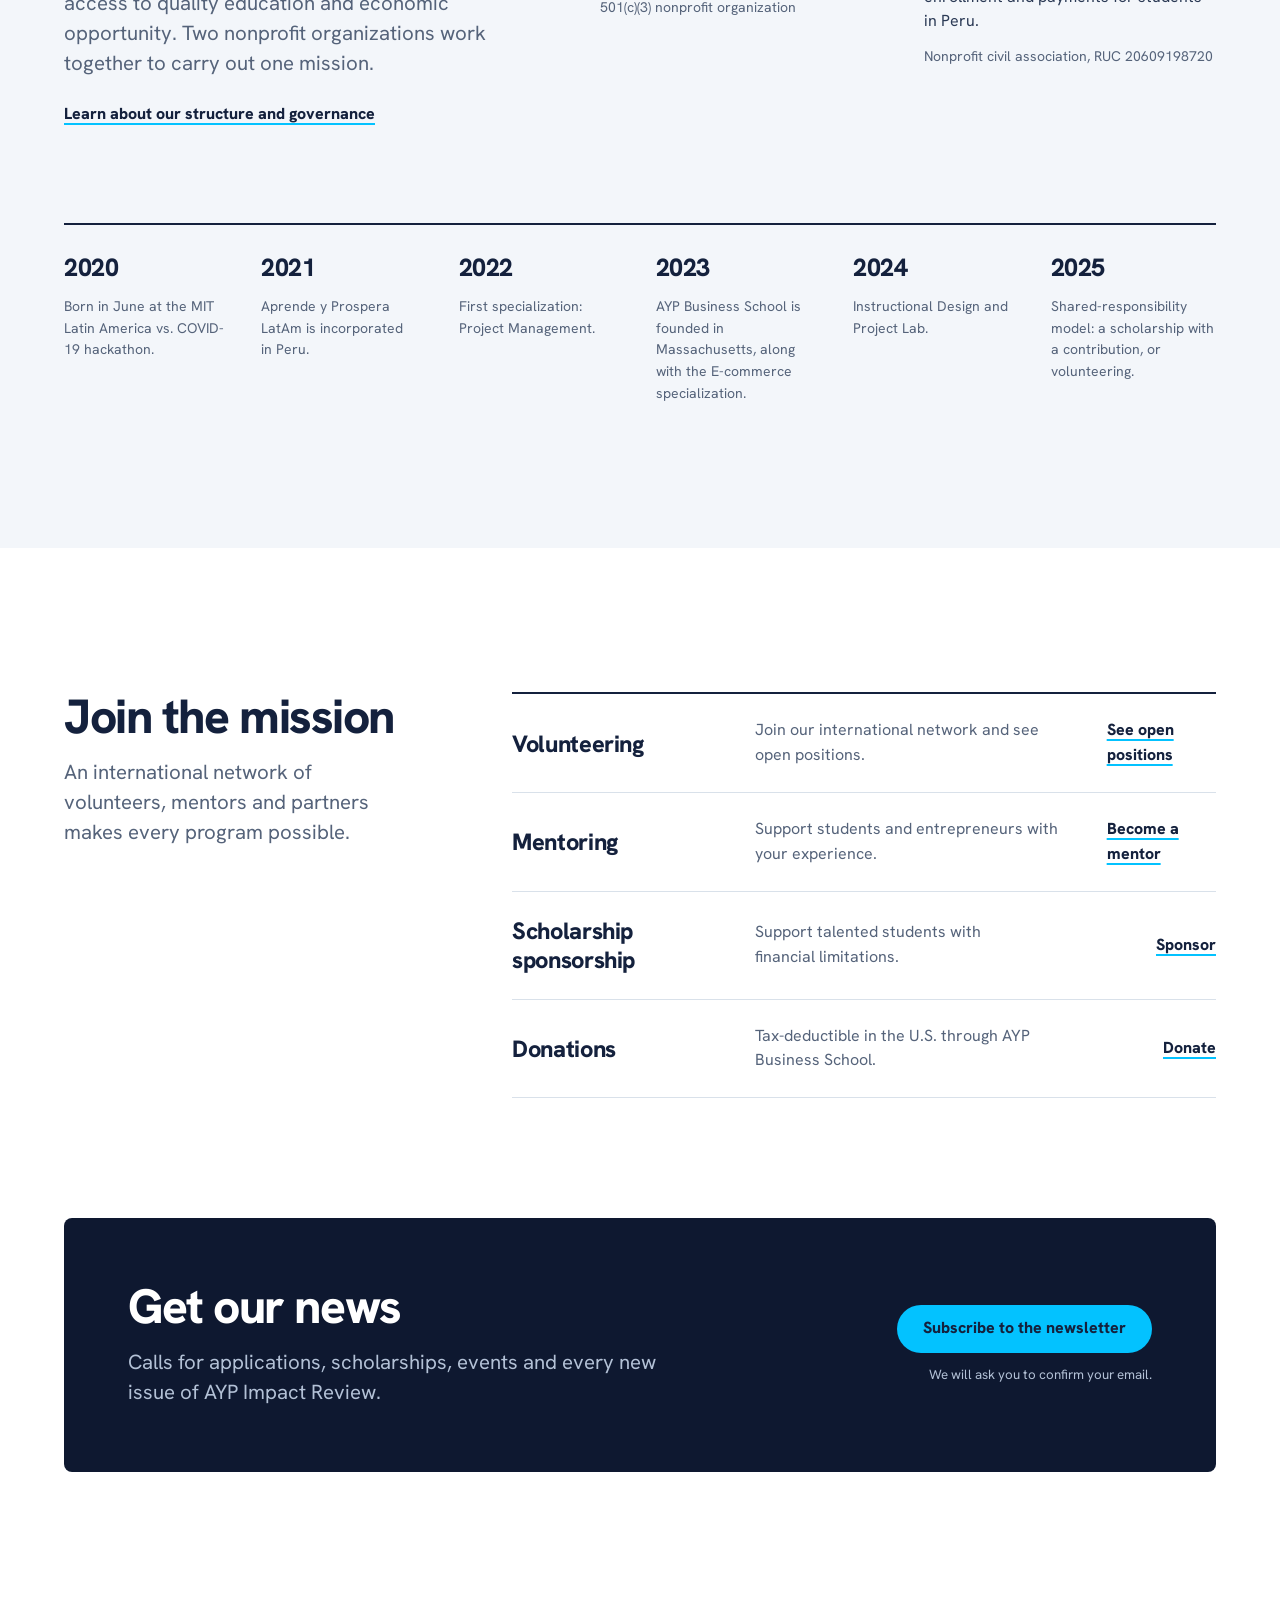
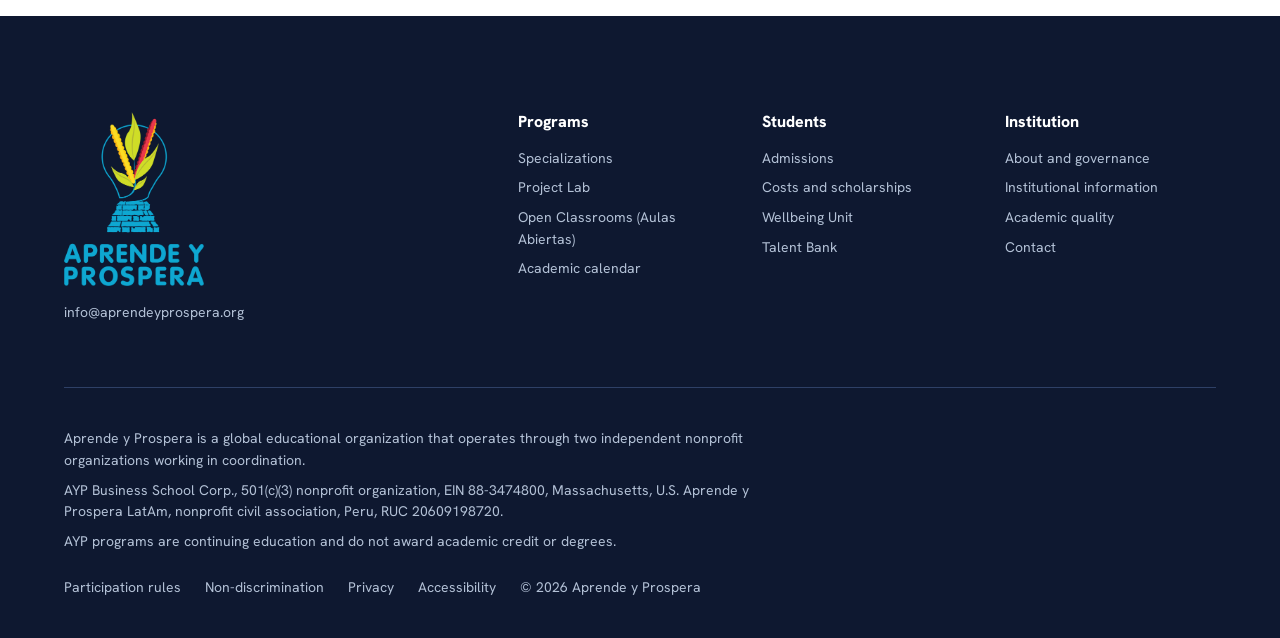
==== commit 7bf70a4c: "Campaña Camino al Reconocimiento de NECHE en la portada Co-Authored-By: Claude Opus 5.5 <noreply@ant" ====
--- a/en/index.html
+++ b/en/index.html
@@ -276,6 +276,29 @@
 @media (prefers-reduced-motion: reduce) {
   *, *::before, *::after { transition-duration: 0.01ms !important; animation-duration: 0.01ms !important; scroll-behavior: auto !important; }
 }
+
+/* Campaña NECHE */
+.campaign { background: var(--color-yellow); color: var(--color-ink); }
+.campaign .grid { display: grid; grid-template-columns: minmax(0, 1.1fr) minmax(0, 1fr); gap: var(--space-2xl); align-items: center; }
+.campaign h2 { overflow-wrap: break-word; min-width: 0; }
+.campaign .lead { color: var(--color-ink-2); margin-top: var(--space-md); }
+.campaign .facts { list-style: none; margin: var(--space-lg) 0 0; padding: 0; display: grid; gap: var(--space-xs); font-size: 1rem; }
+.campaign .facts b { font-weight: 800; }
+.campaign .card { background: var(--color-paper); border-radius: var(--radius-card); padding: var(--space-xl); box-shadow: 0 18px 40px rgba(20,33,61,.14); }
+.campaign .raised { display: flex; align-items: baseline; justify-content: space-between; gap: var(--space-sm); flex-wrap: wrap; }
+.campaign .raised b { font-size: clamp(2.4rem, 5vw, 3.4rem); font-weight: 900; letter-spacing: -0.03em; line-height: 1; }
+.campaign .raised span { color: var(--color-muted); font-weight: 700; }
+.campaign .bar { height: 14px; border-radius: var(--radius-pill); background: var(--color-paper-3); margin-top: var(--space-md); overflow: hidden; }
+.campaign .bar i { display: block; height: 100%; background: var(--color-ink); border-radius: inherit; }
+.campaign .meta { display: flex; justify-content: space-between; margin-top: var(--space-xs); font-size: 0.9375rem; color: var(--color-muted); font-weight: 600; }
+.campaign .amounts { display: grid; grid-template-columns: repeat(4, minmax(0, 1fr)); gap: var(--space-xs); margin-top: var(--space-lg); }
+.campaign .amounts a { display: block; text-align: center; padding: var(--space-sm) 0; border: 2px solid var(--color-ink); border-radius: var(--radius-pill); font-weight: 800; color: var(--color-ink); text-decoration: none; transition: background-color var(--dur-short) var(--ease-out), color var(--dur-short) var(--ease-out); }
+.campaign .amounts a:hover { background: var(--color-ink); color: var(--color-paper); }
+.campaign .card .btn { width: 100%; justify-content: center; margin-top: var(--space-sm); background: var(--color-ink); color: var(--color-paper); }
+.campaign .card .btn:hover { background: var(--color-ink-2); }
+.campaign .small { margin-top: var(--space-md); font-size: 0.875rem; color: var(--color-muted); line-height: 1.5; }
+.campaign .small a { color: var(--color-ink); font-weight: 700; }
+@media (max-width: 860px) { .campaign .grid { grid-template-columns: minmax(0, 1fr); } }
 </style>
 <link rel="alternate" hreflang="es" href="../index.html">
 <link rel="alternate" hreflang="en" href="index.html">
@@ -338,6 +361,32 @@
       <li><b class="num">130</b><span>volunteers</span></li>
       <li><b class="num">70</b><span>virtual forums</span></li>
     </ul>
+  </div>
+</section>
+
+<section class="section campaign" id="campana-neche" aria-labelledby="neche-h">
+  <div class="container grid">
+    <div>
+      <h2 id="neche-h">Road to NECHE Recognition</h2>
+      <p class="lead">AYP Business School is seeking NECHE recognition as a provider of non-credit education. Your donation helps us take this step for the quality and transparency of our programs.</p>
+      <ul class="facts">
+        <li><b>What it funds:</b> the fees for the recognition process.</li>
+        <li><b>Deadline:</b> December 31, 2026.</li>
+      </ul>
+    </div>
+    <div class="card">
+      <div class="raised"><b class="num">$2,032</b><span>of $7,000</span></div>
+      <div class="bar" role="img" aria-label="29% of the goal"><i style="width:29%"></i></div>
+      <div class="meta"><span>29% of the goal</span><span>$4,968 to go</span></div>
+      <div class="amounts" aria-label="Suggested amounts">
+        <a href="https://www.paypal.com/ncp/payment/NLZPQPF4H5M5E" target="_blank" rel="noopener">$25</a>
+        <a href="https://www.paypal.com/ncp/payment/8LQTPET243M96" target="_blank" rel="noopener">$50</a>
+        <a href="https://www.paypal.com/ncp/payment/MRAWL2RTFMCEC" target="_blank" rel="noopener">$100</a>
+        <a href="https://www.paypal.com/ncp/payment/SMR565323V8PC" target="_blank" rel="noopener">$250</a>
+      </div>
+      <a class="btn" href="https://www.paypal.com/ncp/payment/AY6MTS8NQ4TKE" target="_blank" rel="noopener">Donate another amount</a>
+      <p class="small">Tax-deductible in the U.S. to the extent allowed by law, through AYP Business School, a 501(c)(3) organization. Figures as of November 22, 2026. <a href="https://claude.ai/artifact/UqB4zue1KTpGzzoFz2YYz1" target="_blank" rel="noopener">See live progress</a></p>
+    </div>
   </div>
 </section>
 
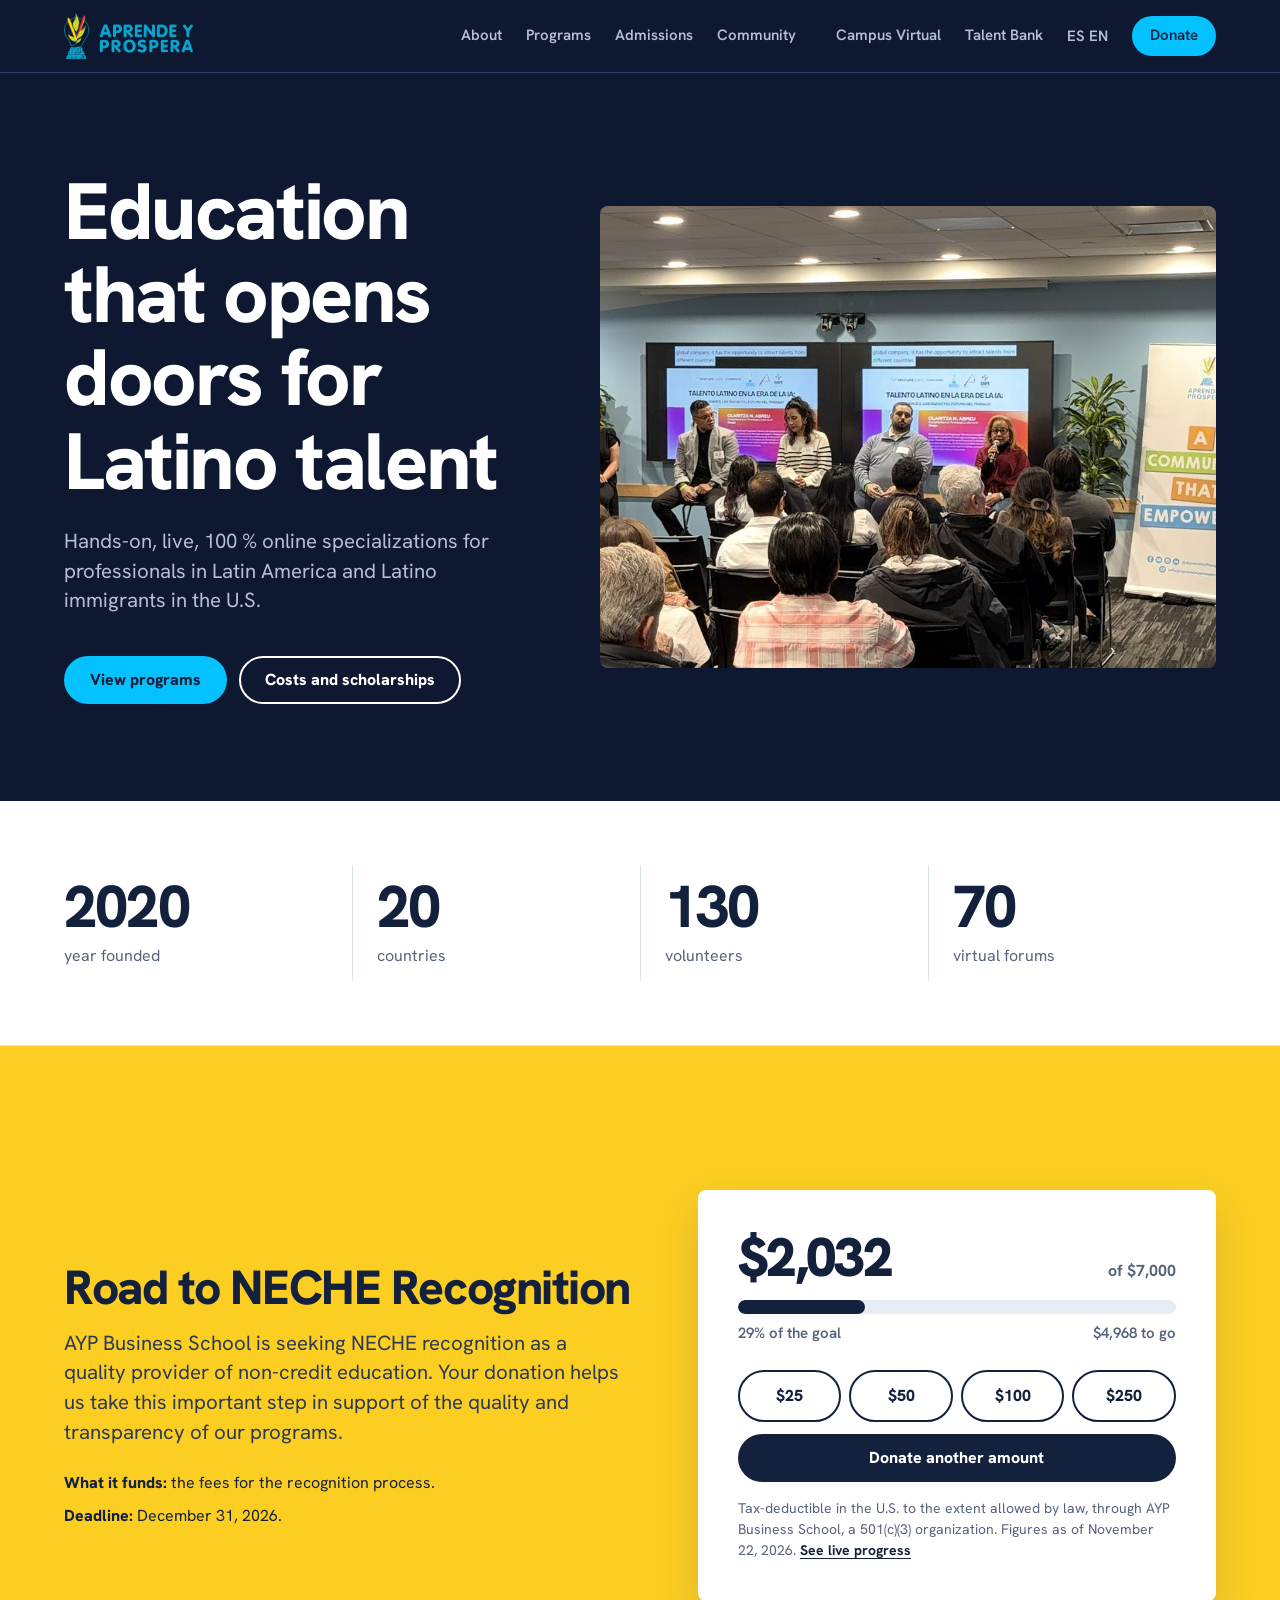
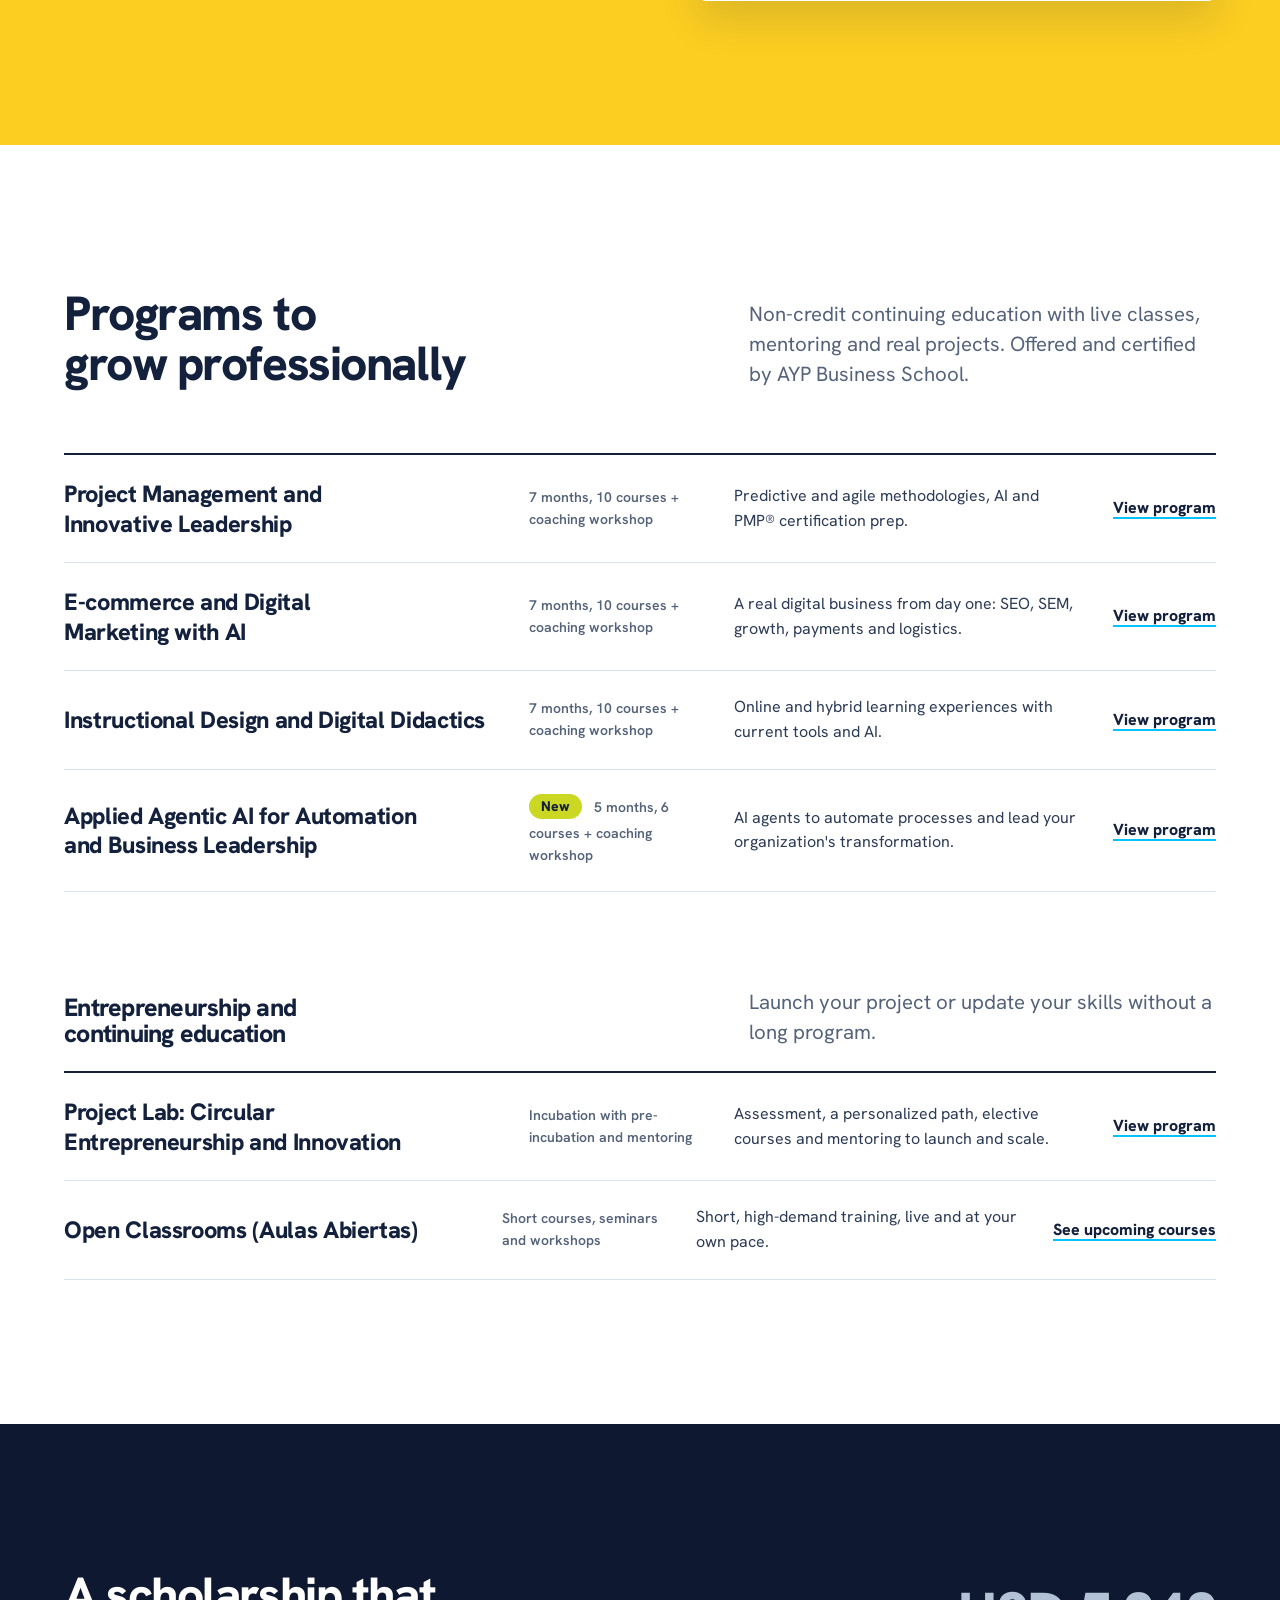
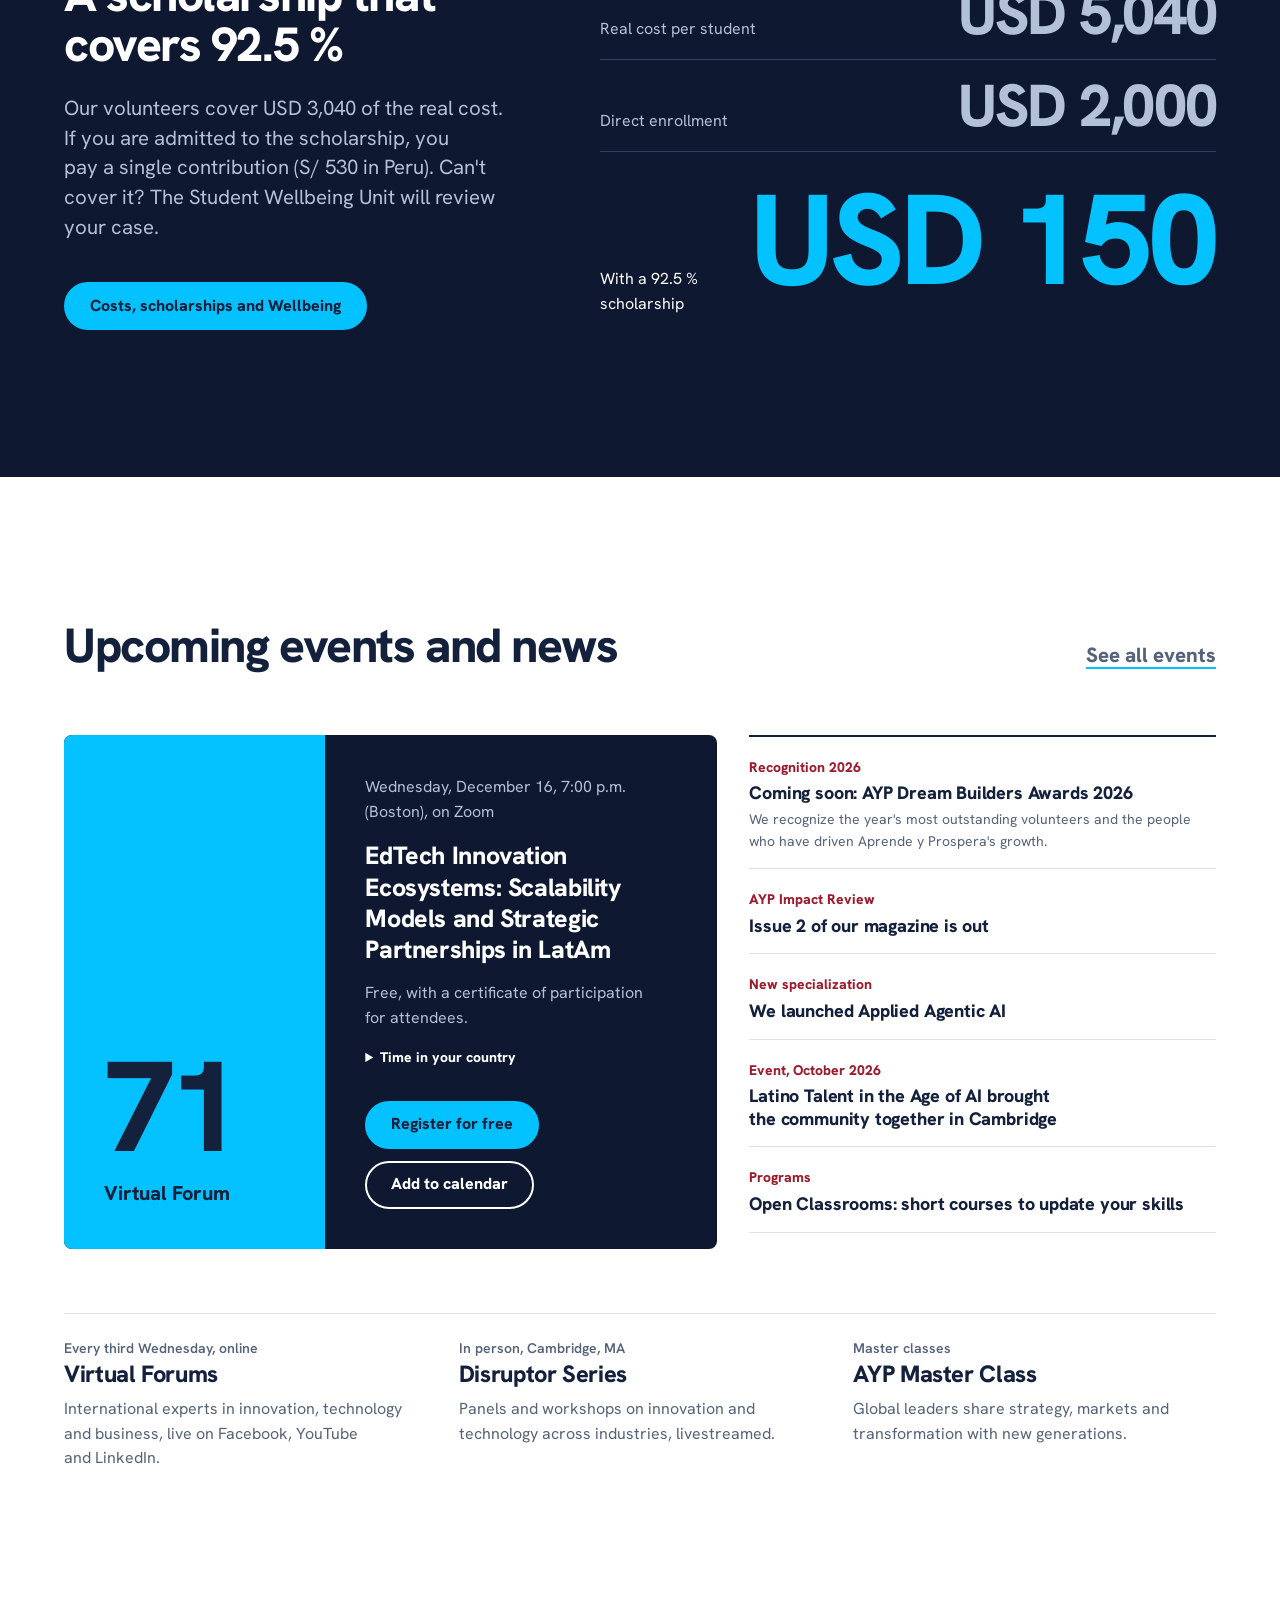
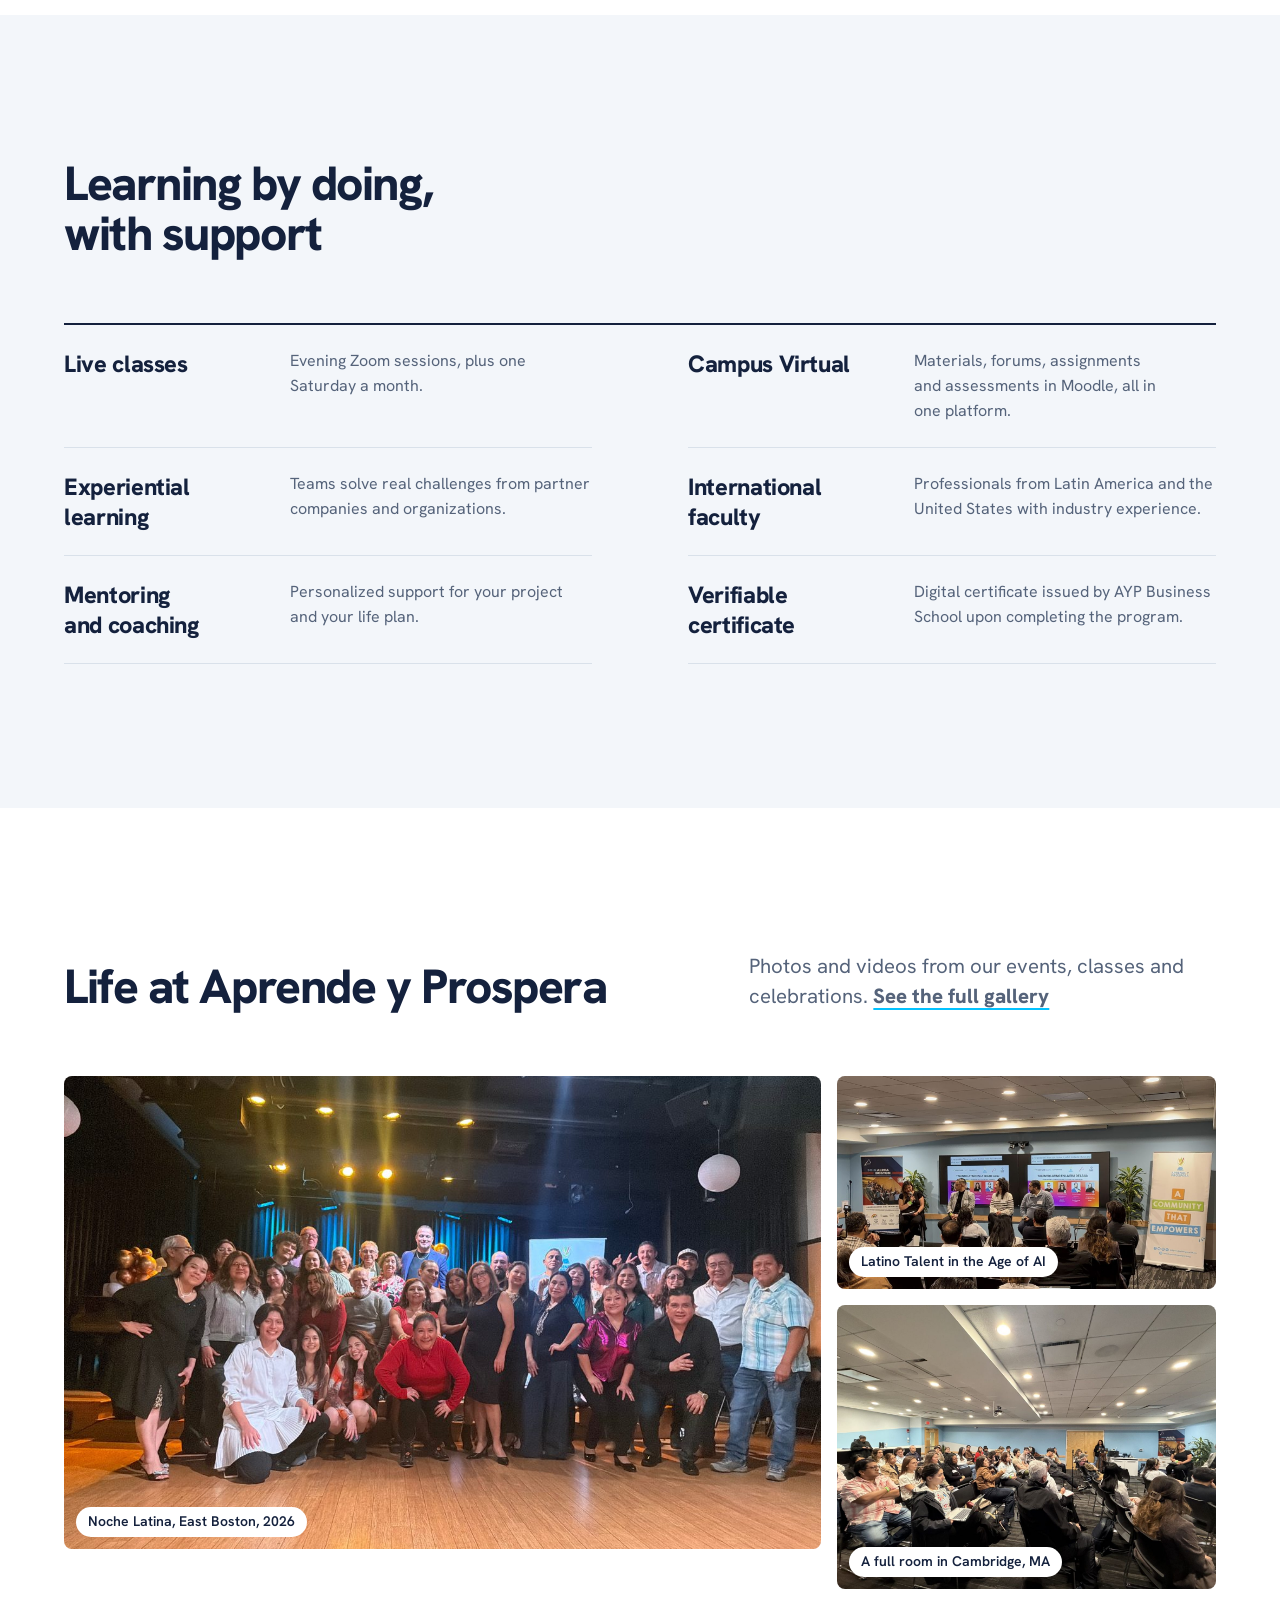
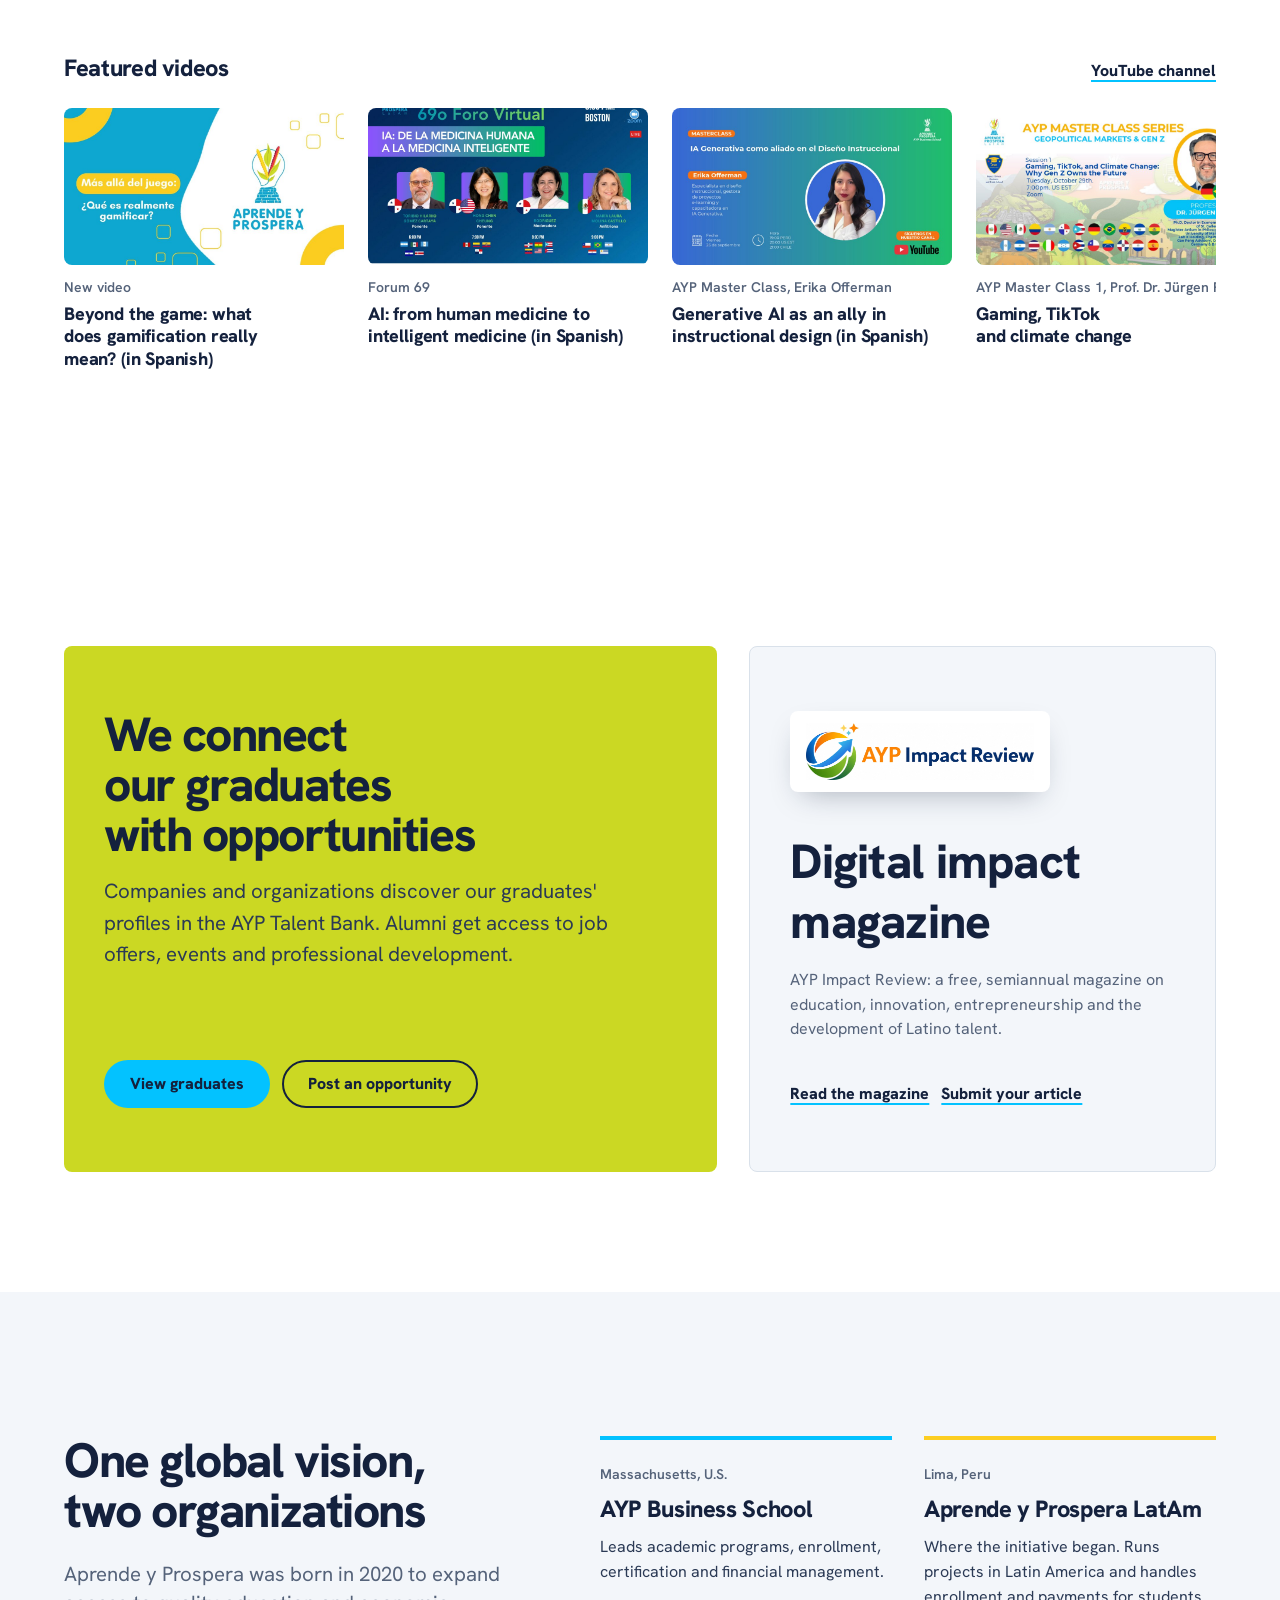
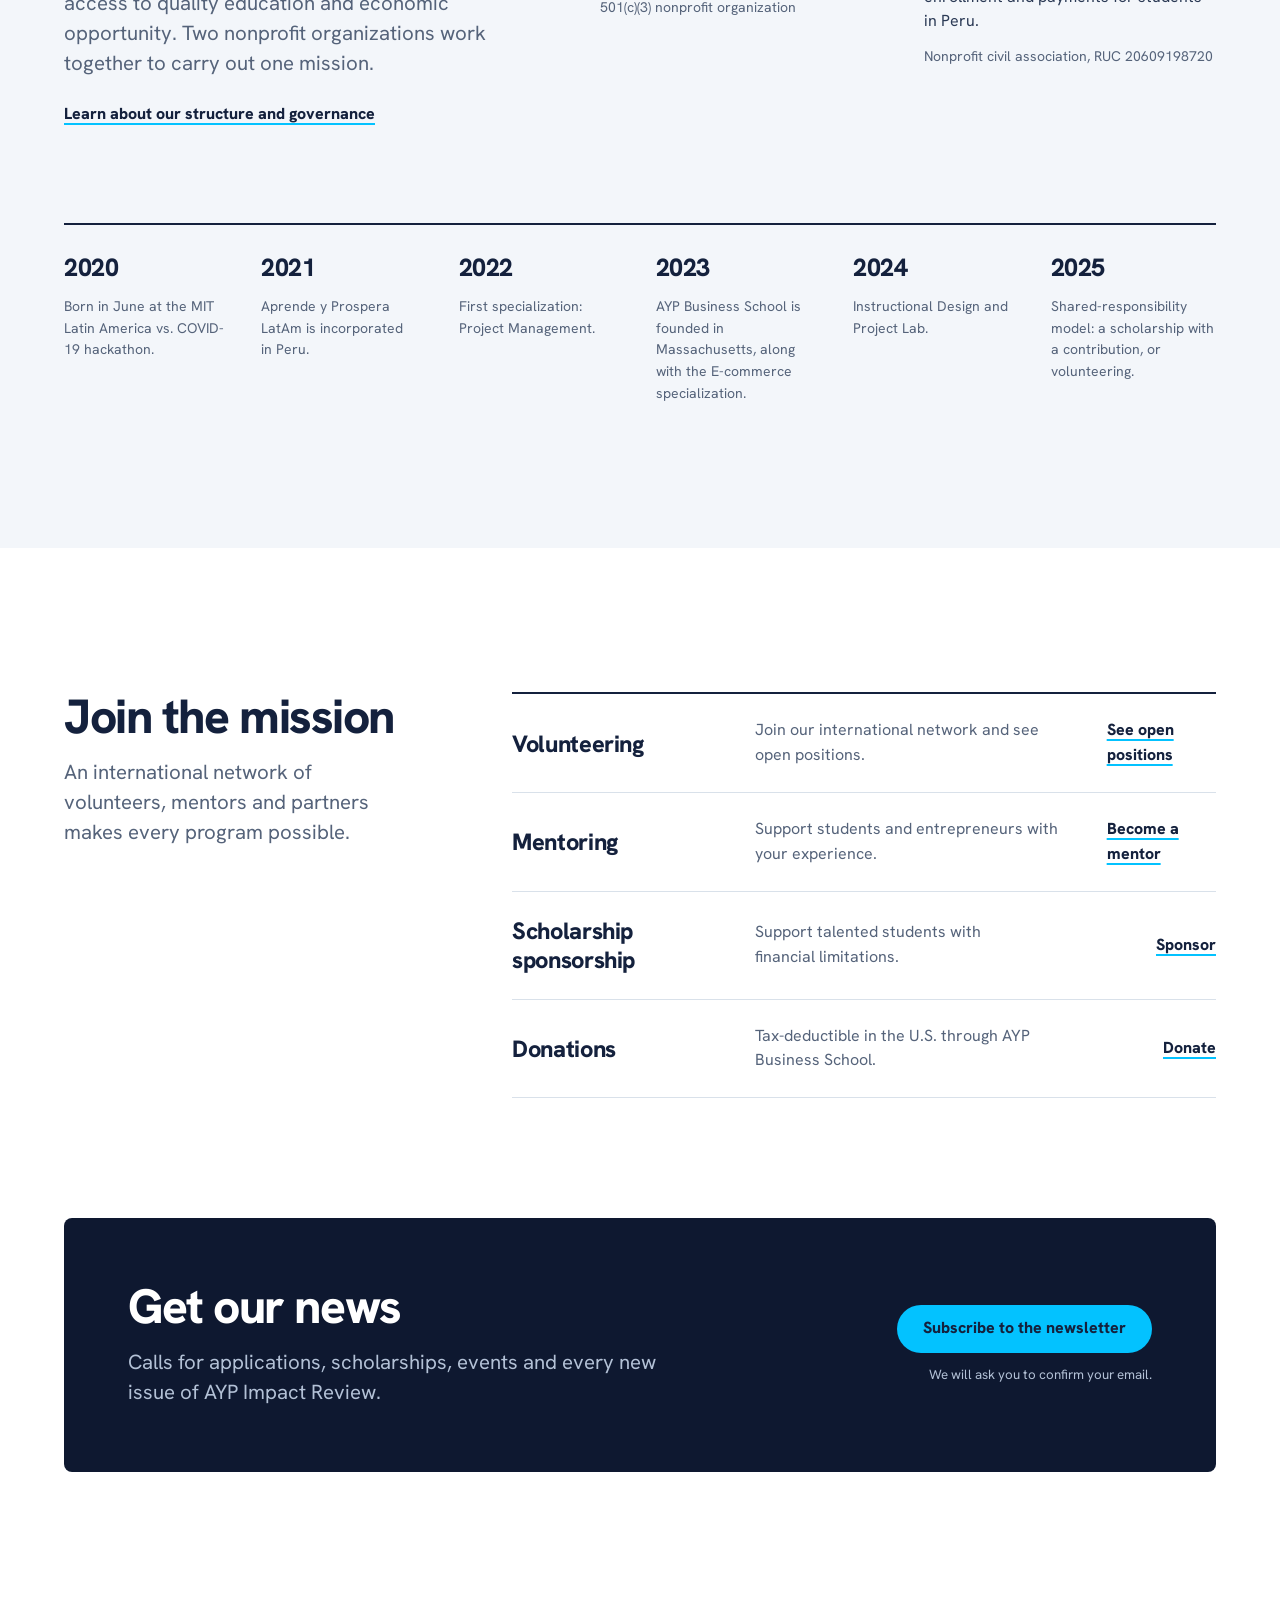
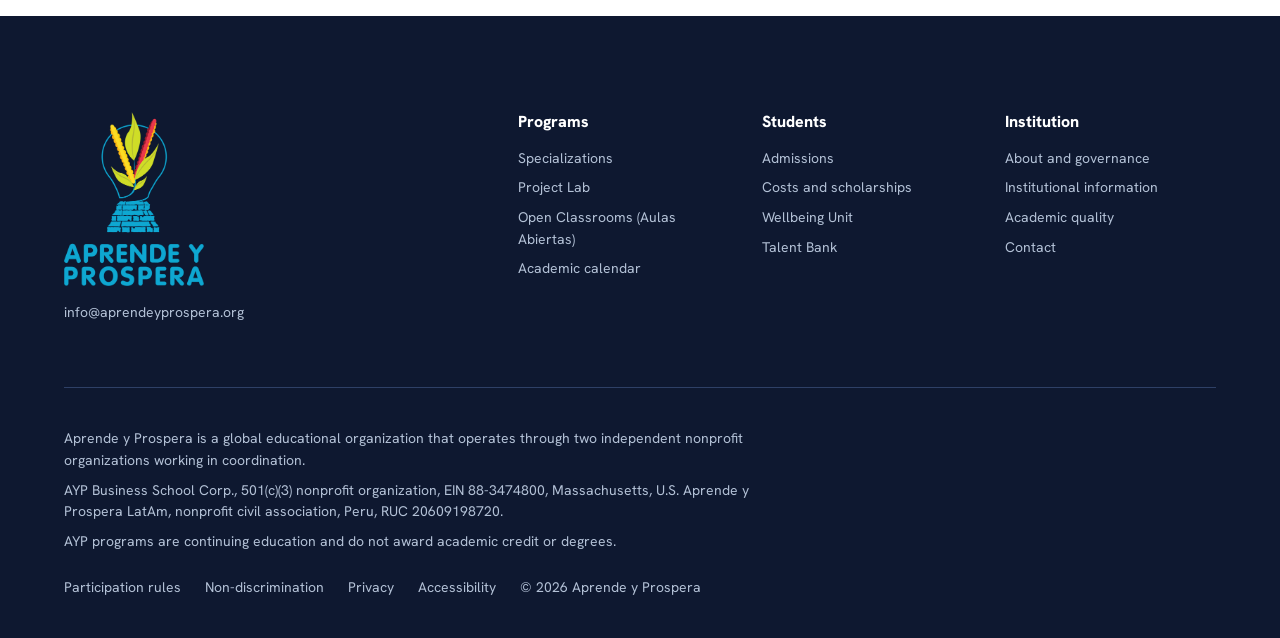
==== commit 47c1278c: "Ajusta el texto de la campaña NECHE Co-Authored-By: Claude Opus 5.5 <noreply@anthropic.com> Claude-S" ====
--- a/en/index.html
+++ b/en/index.html
@@ -368,7 +368,7 @@
   <div class="container grid">
     <div>
       <h2 id="neche-h">Road to NECHE Recognition</h2>
-      <p class="lead">AYP Business School is seeking NECHE recognition as a provider of non-credit education. Your donation helps us take this step for the quality and transparency of our programs.</p>
+      <p class="lead">AYP Business School is seeking NECHE recognition as a quality provider of non-credit education. Your donation helps us take this important step in support of the quality and transparency of our programs.</p>
       <ul class="facts">
         <li><b>What it funds:</b> the fees for the recognition process.</li>
         <li><b>Deadline:</b> December 31, 2026.</li>
